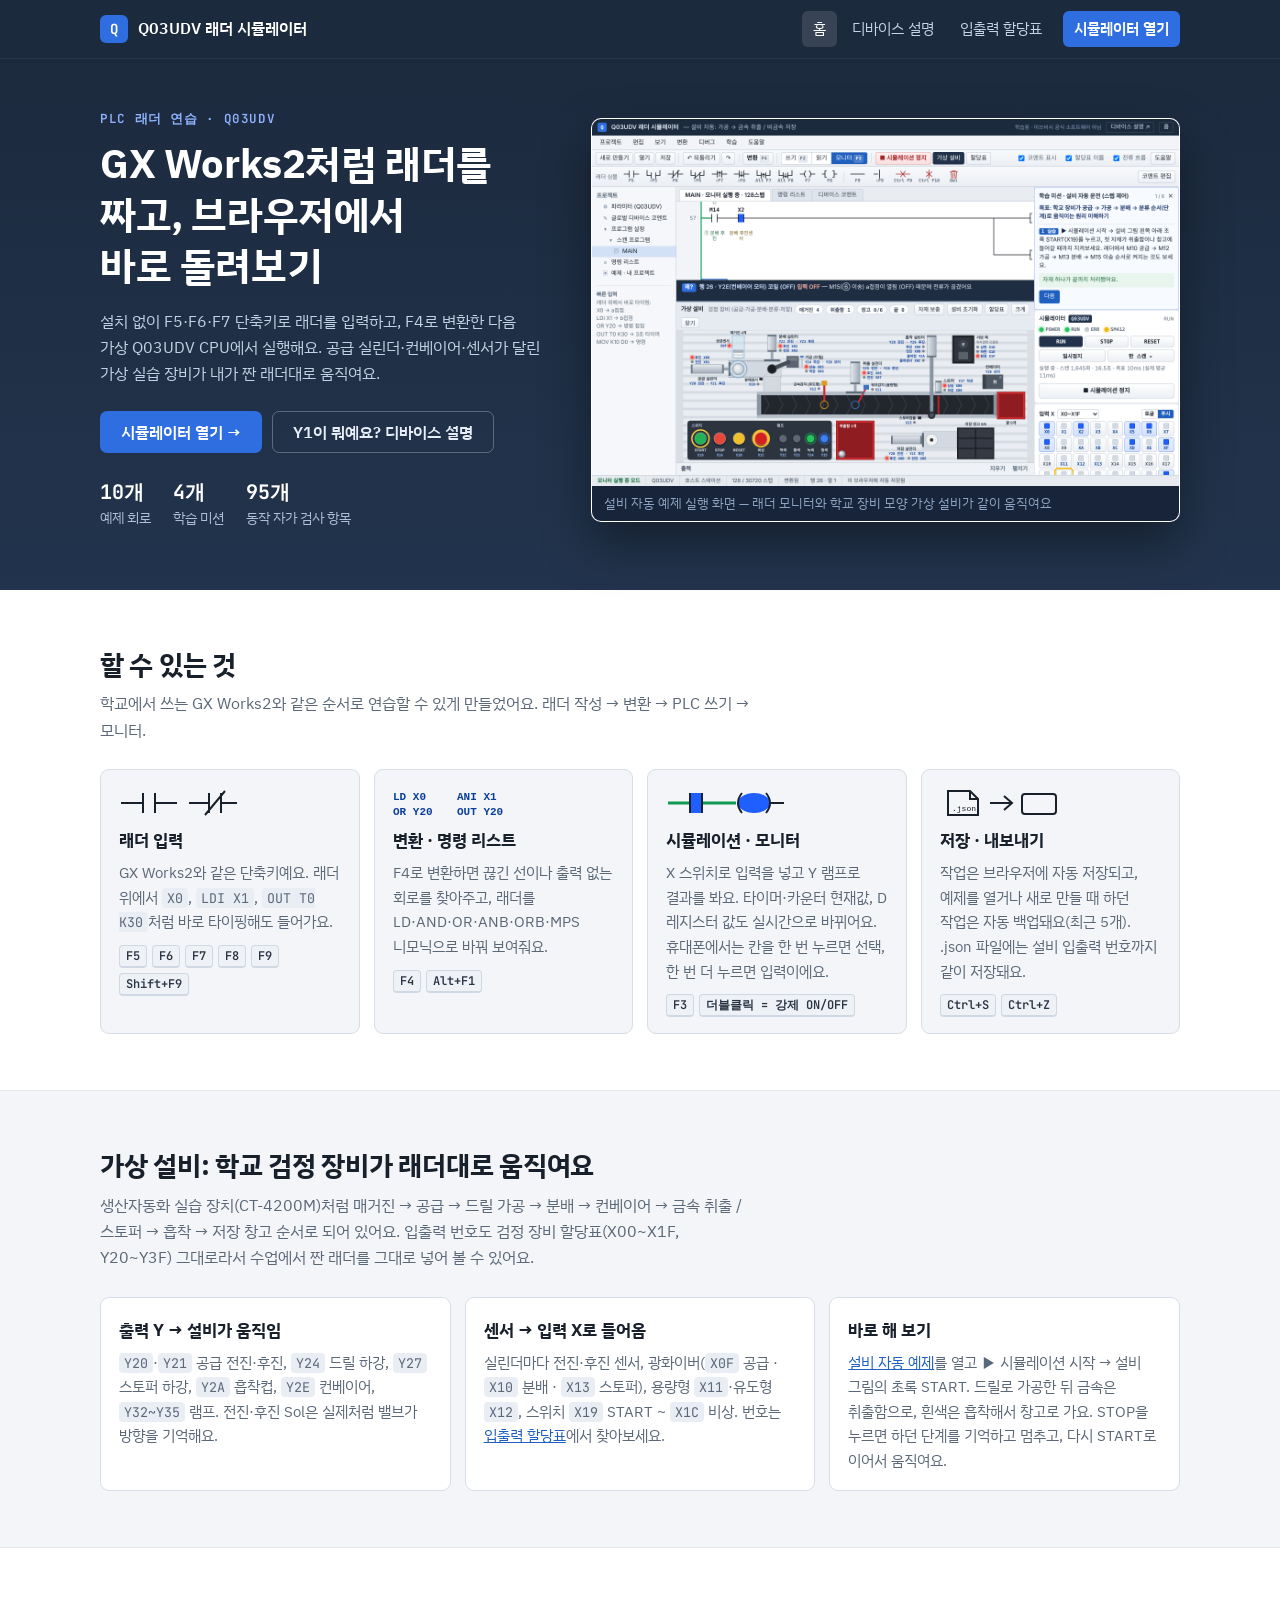
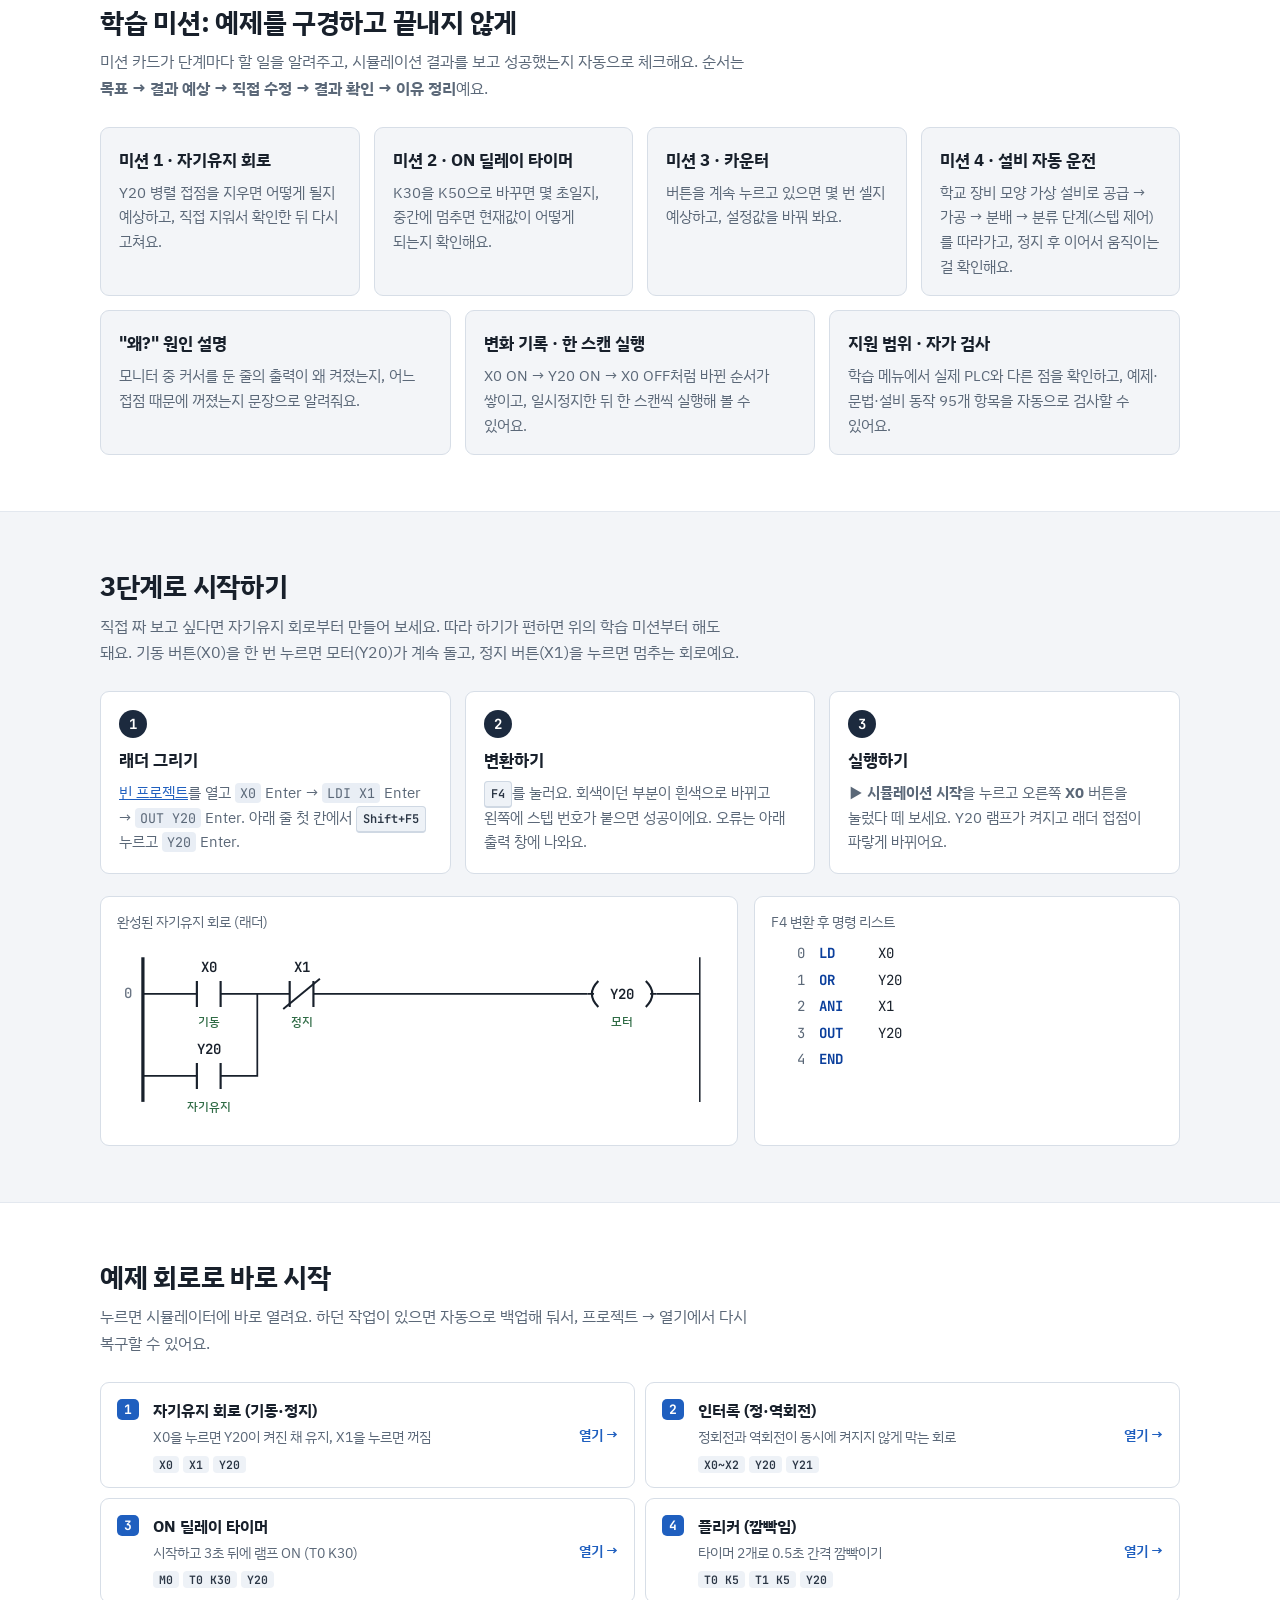
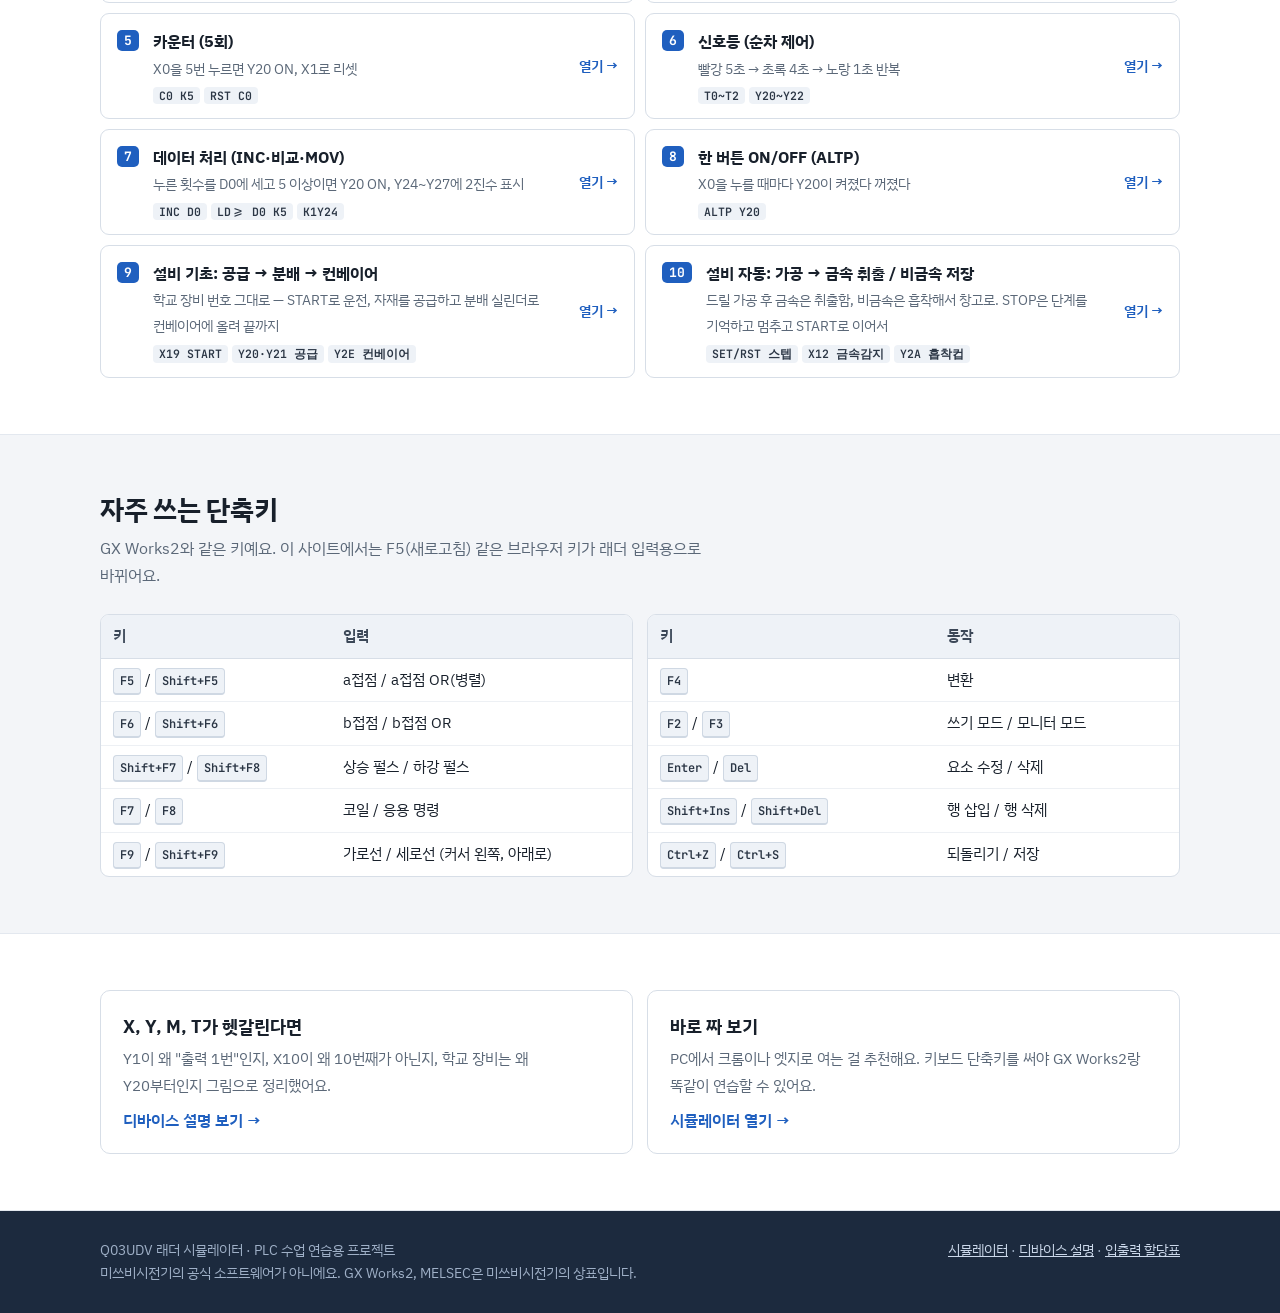
==== index.html @ 7bae16be "가상 설비를 학교 검정 장비(CT-4200M) 모양과 입출력 할당표대로 다시 만들기 - 공급·드릴 가공·분배·컨베이어·금속/워크 감지·취출·스토퍼·흡착·저장 창고·서보 축·스위치·" ====
<!DOCTYPE html>
<html lang="ko">
<head>
<meta charset="utf-8">
<meta name="viewport" content="width=device-width, initial-scale=1">
<title>Q03UDV 래더 시뮬레이터</title>
<meta name="description" content="GX Works2처럼 래더를 짜고 브라우저에서 바로 돌려보는 미쓰비시 Q03UDV PLC 연습 사이트. 설치 없이 변환·시뮬레이션·모니터까지.">
<meta property="og:type" content="website">
<meta property="og:title" content="Q03UDV 래더 시뮬레이터">
<meta property="og:description" content="GX Works2처럼 래더를 짜고, 브라우저에서 바로 돌려보는 PLC 연습 사이트">
<meta property="og:image" content="https://ljh30581712-beep.github.io/plc-ladder-sim/assets/og.png">
<meta property="og:url" content="https://ljh30581712-beep.github.io/plc-ladder-sim/">
<meta name="twitter:card" content="summary_large_image">
<link rel="icon" href="data:image/svg+xml,%3Csvg xmlns='http://www.w3.org/2000/svg' viewBox='0 0 32 32'%3E%3Crect width='32' height='32' rx='6' fill='%232f6ee0'/%3E%3Cpath d='M6 16h7M19 16h7M13 9v14M19 9v14' stroke='white' stroke-width='2.6' fill='none'/%3E%3C/svg%3E">
<link rel="preconnect" href="https://fonts.googleapis.com">
<link rel="preconnect" href="https://fonts.gstatic.com" crossorigin>
<link href="https://fonts.googleapis.com/css2?family=IBM+Plex+Sans+KR:wght@400;500;600;700&family=JetBrains+Mono:wght@400;600;700&display=swap" rel="stylesheet">
<link rel="stylesheet" href="assets/site.css">
<style>
.ilbox{display:grid;grid-template-columns:minmax(0,1.5fr) minmax(0,1fr);gap:16px;margin-top:22px;align-items:stretch}
.ilbox figure{margin:0;background:#fff;border:1px solid var(--line);border-radius:9px;padding:14px 16px}
.ilbox figcaption{font-size:13.5px;color:var(--muted);margin-bottom:6px}
.il{font:14px/1.9 var(--font-mono);margin:0}
.il span{display:inline-block;width:2.4em;color:var(--muted);text-align:right;margin-right:14px}
.il b{color:#0b3f9c;display:inline-block;min-width:4.2em}
.final{display:grid;grid-template-columns:repeat(2,minmax(0,1fr));gap:14px}
.final a{display:block;text-decoration:none;color:var(--ink);background:#fff;border:1px solid var(--line);border-radius:10px;padding:20px 22px}
.final a:hover{border-color:#9fb4d4}
.final b{font-size:18px;display:block;margin-bottom:4px}
.final span{color:var(--muted);font-size:14.5px}
.final em{font-style:normal;color:var(--accent);font-weight:600;display:inline-block;margin-top:8px}
.keys2{display:grid;grid-template-columns:repeat(2,minmax(0,1fr));gap:14px}
@media (max-width:900px){.ilbox,.final,.keys2{grid-template-columns:minmax(0,1fr)}}
</style>
</head>
<body>
<header class="site">
  <div class="wrap">
    <a class="brand" href="index.html"><span class="q">Q</span>Q03UDV 래더 시뮬레이터</a>
    <nav class="top" aria-label="사이트 메뉴">
      <a href="index.html" aria-current="page">홈</a>
      <a href="devices.html">디바이스 설명</a>
      <a href="io.html">입출력 할당표</a>
      <a class="cta" href="simulator.html">시뮬레이터 열기</a>
    </nav>
  </div>
</header>

<div class="hero">
  <div class="wrap">
    <div>
      <div class="eyebrow">PLC 래더 연습 · Q03UDV</div>
      <h1>GX Works2처럼 래더를 짜고, 브라우저에서 바로 돌려보기</h1>
      <p>설치 없이 F5·F6·F7 단축키로 래더를 입력하고, F4로 변환한 다음 가상 Q03UDV CPU에서 실행해요. 공급 실린더·컨베이어·센서가 달린 가상 실습 장비가 내가 짠 래더대로 움직여요.</p>
      <div class="actions">
        <a class="btn primary" href="simulator.html">시뮬레이터 열기 →</a>
        <a class="btn ghost" href="devices.html">Y1이 뭐예요? 디바이스 설명</a>
      </div>
      <div class="facts">
        <div><b>10개</b>예제 회로</div>
        <div><b>4개</b>학습 미션</div>
        <div><b>95개</b>동작 자가 검사 항목</div>
      </div>
    </div>
    <figure class="shot" style="margin:0">
      <img src="assets/preview.png" width="1280" height="800" alt="시뮬레이터 화면: 위에는 모니터 중인 래더, 아래에는 학교 검정 장비 모양의 가상 설비. 드릴 가공한 자재가 컨베이어를 따라 이동하고 있다.">
      <figcaption>설비 자동 예제 실행 화면 — 래더 모니터와 학교 장비 모양 가상 설비가 같이 움직여요</figcaption>
    </figure>
  </div>
</div>

<section class="alt" id="features">
  <div class="wrap">
    <h2>할 수 있는 것</h2>
    <p class="lead">학교에서 쓰는 GX Works2와 같은 순서로 연습할 수 있게 만들었어요. 래더 작성 → 변환 → PLC 쓰기 → 모니터.</p>
    <div class="grid4">
      <div class="card">
        <svg class="sym" viewBox="0 0 120 30" aria-hidden="true"><path d="M2 15H24M36 15H58M24 5V25M36 5V25M70 15H90M102 15H118M90 5V25M102 5V25M86 27L106 3" stroke="currentColor" stroke-width="2" fill="none"/></svg>
        <h3>래더 입력</h3>
        <p>GX Works2와 같은 단축키예요. 래더 위에서 <code>X0</code>, <code>LDI X1</code>, <code>OUT T0 K30</code>처럼 바로 타이핑해도 들어가요.</p>
        <div class="keys"><kbd>F5</kbd><kbd>F6</kbd><kbd>F7</kbd><kbd>F8</kbd><kbd>F9</kbd><kbd>Shift+F9</kbd></div>
      </div>
      <div class="card">
        <svg class="sym" viewBox="0 0 120 30" aria-hidden="true"><text x="0" y="12" font-family="monospace" font-size="11" fill="#0b3f9c" font-weight="700">LD  X0</text><text x="0" y="27" font-family="monospace" font-size="11" fill="#0b3f9c" font-weight="700">OR  Y20</text><text x="64" y="12" font-family="monospace" font-size="11" fill="#0b3f9c" font-weight="700">ANI X1</text><text x="64" y="27" font-family="monospace" font-size="11" fill="#0b3f9c" font-weight="700">OUT Y20</text></svg>
        <h3>변환 · 명령 리스트</h3>
        <p>F4로 변환하면 끊긴 선이나 출력 없는 회로를 찾아주고, 래더를 LD·AND·OR·ANB·ORB·MPS 니모닉으로 바꿔 보여줘요.</p>
        <div class="keys"><kbd>F4</kbd><kbd>Alt+F1</kbd></div>
      </div>
      <div class="card">
        <svg class="sym" viewBox="0 0 120 30" aria-hidden="true"><path d="M2 15H24M36 15H70" stroke="#0e9a52" stroke-width="3" fill="none"/><rect x="24" y="5" width="12" height="20" fill="#1f5fff"/><path d="M24 5V25M36 5V25" stroke="currentColor" stroke-width="2"/><ellipse cx="88" cy="15" rx="16" ry="10" fill="#1f5fff"/><path d="M76 5Q68 15 76 25M100 5Q108 15 100 25" stroke="currentColor" stroke-width="2" fill="none"/><path d="M104 15H118" stroke="currentColor" stroke-width="2"/></svg>
        <h3>시뮬레이션 · 모니터</h3>
        <p>X 스위치로 입력을 넣고 Y 램프로 결과를 봐요. 타이머·카운터 현재값, D 레지스터 값도 실시간으로 바뀌어요. 휴대폰에서는 칸을 한 번 누르면 선택, 한 번 더 누르면 입력이에요.</p>
        <div class="keys"><kbd>F3</kbd><kbd>더블클릭 = 강제 ON/OFF</kbd></div>
      </div>
      <div class="card">
        <svg class="sym" viewBox="0 0 120 30" aria-hidden="true"><path d="M8 3H30L38 11V27H8Z M30 3V11H38" stroke="currentColor" stroke-width="2" fill="none"/><text x="12" y="23" font-family="monospace" font-size="8" fill="currentColor">.json</text><path d="M50 15H72M64 8L72 15L64 22" stroke="currentColor" stroke-width="2" fill="none"/><rect x="82" y="6" width="34" height="20" rx="3" stroke="currentColor" stroke-width="2" fill="none"/></svg>
        <h3>저장 · 내보내기</h3>
        <p>작업은 브라우저에 자동 저장되고, 예제를 열거나 새로 만들 때 하던 작업은 자동 백업돼요(최근 5개). .json 파일에는 설비 입출력 번호까지 같이 저장돼요.</p>
        <div class="keys"><kbd>Ctrl+S</kbd><kbd>Ctrl+Z</kbd></div>
      </div>
    </div>
  </div>
</section>

<section id="plant">
  <div class="wrap">
    <h2>가상 설비: 학교 검정 장비가 래더대로 움직여요</h2>
    <p class="lead">생산자동화 실습 장치(CT-4200M)처럼 매거진 → 공급 → 드릴 가공 → 분배 → 컨베이어 → 금속 취출 / 스토퍼 → 흡착 → 저장 창고 순서로 되어 있어요. 입출력 번호도 검정 장비 할당표(X00~X1F, Y20~Y3F) 그대로라서 수업에서 짠 래더를 그대로 넣어 볼 수 있어요.</p>
    <div class="grid3">
      <div class="card"><h3>출력 Y → 설비가 움직임</h3><p><code>Y20</code>·<code>Y21</code> 공급 전진·후진, <code>Y24</code> 드릴 하강, <code>Y27</code> 스토퍼 하강, <code>Y2A</code> 흡착컵, <code>Y2E</code> 컨베이어, <code>Y32~Y35</code> 램프. 전진·후진 Sol은 실제처럼 밸브가 방향을 기억해요.</p></div>
      <div class="card"><h3>센서 → 입력 X로 들어옴</h3><p>실린더마다 전진·후진 센서, 광화이버(<code>X0F</code> 공급 · <code>X10</code> 분배 · <code>X13</code> 스토퍼), 용량형 <code>X11</code>·유도형 <code>X12</code>, 스위치 <code>X19</code> START ~ <code>X1C</code> 비상. 번호는 <a href="io.html">입출력 할당표</a>에서 찾아보세요.</p></div>
      <div class="card"><h3>바로 해 보기</h3><p><a href="simulator.html#ex-10">설비 자동 예제</a>를 열고 ▶ 시뮬레이션 시작 → 설비 그림의 초록 START. 드릴로 가공한 뒤 금속은 취출함으로, 흰색은 흡착해서 창고로 가요. STOP을 누르면 하던 단계를 기억하고 멈추고, 다시 START로 이어서 움직여요.</p></div>
    </div>
  </div>
</section>

<section id="missions" class="alt">
  <div class="wrap">
    <h2>학습 미션: 예제를 구경하고 끝내지 않게</h2>
    <p class="lead">미션 카드가 단계마다 할 일을 알려주고, 시뮬레이션 결과를 보고 성공했는지 자동으로 체크해요. 순서는 <b>목표 → 결과 예상 → 직접 수정 → 결과 확인 → 이유 정리</b>예요.</p>
    <div class="grid4">
      <a class="card" href="simulator.html#ex-1" style="text-decoration:none;color:inherit"><h3>미션 1 · 자기유지 회로</h3><p>Y20 병렬 접점을 지우면 어떻게 될지 예상하고, 직접 지워서 확인한 뒤 다시 고쳐요.</p></a>
      <a class="card" href="simulator.html#ex-3" style="text-decoration:none;color:inherit"><h3>미션 2 · ON 딜레이 타이머</h3><p>K30을 K50으로 바꾸면 몇 초일지, 중간에 멈추면 현재값이 어떻게 되는지 확인해요.</p></a>
      <a class="card" href="simulator.html#ex-5" style="text-decoration:none;color:inherit"><h3>미션 3 · 카운터</h3><p>버튼을 계속 누르고 있으면 몇 번 셀지 예상하고, 설정값을 바꿔 봐요.</p></a>
      <a class="card" href="simulator.html#ex-10" style="text-decoration:none;color:inherit"><h3>미션 4 · 설비 자동 운전</h3><p>학교 장비 모양 가상 설비로 공급 → 가공 → 분배 → 분류 단계(스텝 제어)를 따라가고, 정지 후 이어서 움직이는 걸 확인해요.</p></a>
    </div>
    <div class="grid3" style="margin-top:14px">
      <div class="card"><h3>"왜?" 원인 설명</h3><p>모니터 중 커서를 둔 줄의 출력이 왜 켜졌는지, 어느 접점 때문에 꺼졌는지 문장으로 알려줘요.</p></div>
      <div class="card"><h3>변화 기록 · 한 스캔 실행</h3><p>X0 ON → Y20 ON → X0 OFF처럼 바뀐 순서가 쌓이고, 일시정지한 뒤 한 스캔씩 실행해 볼 수 있어요.</p></div>
      <div class="card"><h3>지원 범위 · 자가 검사</h3><p>학습 메뉴에서 실제 PLC와 다른 점을 확인하고, 예제·문법·설비 동작 95개 항목을 자동으로 검사할 수 있어요.</p></div>
    </div>
  </div>
</section>

<section id="start">
  <div class="wrap">
    <h2>3단계로 시작하기</h2>
    <p class="lead">직접 짜 보고 싶다면 자기유지 회로부터 만들어 보세요. 따라 하기가 편하면 위의 학습 미션부터 해도 돼요. 기동 버튼(X0)을 한 번 누르면 모터(Y20)가 계속 돌고, 정지 버튼(X1)을 누르면 멈추는 회로예요.</p>
    <ol class="steps">
      <li><h3>래더 그리기</h3><p><a href="simulator.html#new">빈 프로젝트</a>를 열고 <code>X0</code> Enter → <code>LDI X1</code> Enter → <code>OUT Y20</code> Enter. 아래 줄 첫 칸에서 <kbd>Shift+F5</kbd> 누르고 <code>Y20</code> Enter.</p></li>
      <li><h3>변환하기</h3><p><kbd>F4</kbd>를 눌러요. 회색이던 부분이 흰색으로 바뀌고 왼쪽에 스텝 번호가 붙으면 성공이에요. 오류는 아래 출력 창에 나와요.</p></li>
      <li><h3>실행하기</h3><p><b>▶ 시뮬레이션 시작</b>을 누르고 오른쪽 <b>X0</b> 버튼을 눌렀다 떼 보세요. Y20 램프가 켜지고 래더 접점이 파랗게 바뀌어요.</p></li>
    </ol>
    <div class="ilbox">
      <figure>
        <figcaption>완성된 자기유지 회로 (래더)</figcaption>
        <svg viewBox="0 0 560 170" role="img" aria-label="자기유지 회로 래더: X0 a접점과 X1 b접점이 직렬로 Y20 코일에 연결되고, Y20 a접점이 X0과 병렬로 연결됨">
          <g font-family="JetBrains Mono, Consolas, monospace" font-size="13" font-weight="600" fill="#18202b" text-anchor="middle">
            <text x="10" y="54" fill="#6b7685" font-weight="500">0</text>
            <path d="M24 16V150" stroke="#18202b" stroke-width="3"/>
            <path d="M540 16V150" stroke="#18202b" stroke-width="1.4"/>
            <path d="M24 50H74M96 50H160M182 50H436M500 50H540" stroke="#18202b" stroke-width="1.6" fill="none"/>
            <path d="M74 38V62M96 38V62M160 38V62M182 38V62" stroke="#18202b" stroke-width="2"/>
            <path d="M154 64L188 36" stroke="#18202b" stroke-width="1.8"/>
            <path d="M446 38Q434 50 446 62M490 38Q502 50 490 62" stroke="#18202b" stroke-width="2" fill="none"/>
            <path d="M436 50H442M494 50H500" stroke="#18202b" stroke-width="1.6"/>
            <text x="468" y="55">Y20</text>
            <text x="85" y="30">X0</text><text x="171" y="30">X1</text>
            <path d="M24 126H74M96 126H130V50" stroke="#18202b" stroke-width="1.6" fill="none"/>
            <path d="M74 114V138M96 114V138" stroke="#18202b" stroke-width="2"/>
            <text x="85" y="106">Y20</text>
            <g font-family="IBM Plex Sans KR, sans-serif" font-size="11" font-weight="500" fill="#2f6b45">
              <text x="85" y="80">기동</text><text x="171" y="80">정지</text><text x="468" y="80">모터</text><text x="85" y="158">자기유지</text>
            </g>
          </g>
        </svg>
      </figure>
      <figure>
        <figcaption>F4 변환 후 명령 리스트</figcaption>
<pre class="il"><span>0</span><b>LD</b>X0
<span>1</span><b>OR</b>Y20
<span>2</span><b>ANI</b>X1
<span>3</span><b>OUT</b>Y20
<span>4</span><b>END</b></pre>
      </figure>
    </div>
  </div>
</section>

<section id="examples" class="alt">
  <div class="wrap">
    <h2>예제 회로로 바로 시작</h2>
    <p class="lead">누르면 시뮬레이터에 바로 열려요. 하던 작업이 있으면 자동으로 백업해 둬서, 프로젝트 → 열기에서 다시 복구할 수 있어요.</p>
    <div class="exlist">
      <a class="ex" href="simulator.html#ex-1"><span class="n">1</span><div><b>자기유지 회로 (기동·정지)</b><span>X0을 누르면 Y20이 켜진 채 유지, X1을 누르면 꺼짐</span><div class="devs"><i>X0</i><i>X1</i><i>Y20</i></div></div><span class="go">열기 →</span></a>
      <a class="ex" href="simulator.html#ex-2"><span class="n">2</span><div><b>인터록 (정·역회전)</b><span>정회전과 역회전이 동시에 켜지지 않게 막는 회로</span><div class="devs"><i>X0~X2</i><i>Y20</i><i>Y21</i></div></div><span class="go">열기 →</span></a>
      <a class="ex" href="simulator.html#ex-3"><span class="n">3</span><div><b>ON 딜레이 타이머</b><span>시작하고 3초 뒤에 램프 ON (T0 K30)</span><div class="devs"><i>M0</i><i>T0 K30</i><i>Y20</i></div></div><span class="go">열기 →</span></a>
      <a class="ex" href="simulator.html#ex-4"><span class="n">4</span><div><b>플리커 (깜빡임)</b><span>타이머 2개로 0.5초 간격 깜빡이기</span><div class="devs"><i>T0 K5</i><i>T1 K5</i><i>Y20</i></div></div><span class="go">열기 →</span></a>
      <a class="ex" href="simulator.html#ex-5"><span class="n">5</span><div><b>카운터 (5회)</b><span>X0을 5번 누르면 Y20 ON, X1로 리셋</span><div class="devs"><i>C0 K5</i><i>RST C0</i></div></div><span class="go">열기 →</span></a>
      <a class="ex" href="simulator.html#ex-6"><span class="n">6</span><div><b>신호등 (순차 제어)</b><span>빨강 5초 → 초록 4초 → 노랑 1초 반복</span><div class="devs"><i>T0~T2</i><i>Y20~Y22</i></div></div><span class="go">열기 →</span></a>
      <a class="ex" href="simulator.html#ex-7"><span class="n">7</span><div><b>데이터 처리 (INC·비교·MOV)</b><span>누른 횟수를 D0에 세고 5 이상이면 Y20 ON, Y24~Y27에 2진수 표시</span><div class="devs"><i>INC D0</i><i>LD&gt;= D0 K5</i><i>K1Y24</i></div></div><span class="go">열기 →</span></a>
      <a class="ex" href="simulator.html#ex-8"><span class="n">8</span><div><b>한 버튼 ON/OFF (ALTP)</b><span>X0을 누를 때마다 Y20이 켜졌다 꺼졌다</span><div class="devs"><i>ALTP Y20</i></div></div><span class="go">열기 →</span></a>
      <a class="ex" href="simulator.html#ex-9"><span class="n">9</span><div><b>설비 기초: 공급 → 분배 → 컨베이어</b><span>학교 장비 번호 그대로 — START로 운전, 자재를 공급하고 분배 실린더로 컨베이어에 올려 끝까지</span><div class="devs"><i>X19 START</i><i>Y20·Y21 공급</i><i>Y2E 컨베이어</i></div></div><span class="go">열기 →</span></a>
      <a class="ex" href="simulator.html#ex-10"><span class="n">10</span><div><b>설비 자동: 가공 → 금속 취출 / 비금속 저장</b><span>드릴 가공 후 금속은 취출함, 비금속은 흡착해서 창고로. STOP은 단계를 기억하고 멈추고 START로 이어서</span><div class="devs"><i>SET/RST 스텝</i><i>X12 금속감지</i><i>Y2A 흡착컵</i></div></div><span class="go">열기 →</span></a>
    </div>
  </div>
</section>

<section id="keys">
  <div class="wrap">
    <h2>자주 쓰는 단축키</h2>
    <p class="lead">GX Works2와 같은 키예요. 이 사이트에서는 F5(새로고침) 같은 브라우저 키가 래더 입력용으로 바뀌어요.</p>
    <div class="keys2">
      <div class="tablewrap"><table class="t" style="min-width:0">
        <tr><th>키</th><th>입력</th></tr>
        <tr><td><kbd>F5</kbd> / <kbd>Shift+F5</kbd></td><td>a접점 / a접점 OR(병렬)</td></tr>
        <tr><td><kbd>F6</kbd> / <kbd>Shift+F6</kbd></td><td>b접점 / b접점 OR</td></tr>
        <tr><td><kbd>Shift+F7</kbd> / <kbd>Shift+F8</kbd></td><td>상승 펄스 / 하강 펄스</td></tr>
        <tr><td><kbd>F7</kbd> / <kbd>F8</kbd></td><td>코일 / 응용 명령</td></tr>
        <tr><td><kbd>F9</kbd> / <kbd>Shift+F9</kbd></td><td>가로선 / 세로선 (커서 왼쪽, 아래로)</td></tr>
      </table></div>
      <div class="tablewrap"><table class="t" style="min-width:0">
        <tr><th>키</th><th>동작</th></tr>
        <tr><td><kbd>F4</kbd></td><td>변환</td></tr>
        <tr><td><kbd>F2</kbd> / <kbd>F3</kbd></td><td>쓰기 모드 / 모니터 모드</td></tr>
        <tr><td><kbd>Enter</kbd> / <kbd>Del</kbd></td><td>요소 수정 / 삭제</td></tr>
        <tr><td><kbd>Shift+Ins</kbd> / <kbd>Shift+Del</kbd></td><td>행 삽입 / 행 삭제</td></tr>
        <tr><td><kbd>Ctrl+Z</kbd> / <kbd>Ctrl+S</kbd></td><td>되돌리기 / 저장</td></tr>
      </table></div>
    </div>
  </div>
</section>

<section class="alt">
  <div class="wrap">
    <div class="final">
      <a href="devices.html"><b>X, Y, M, T가 헷갈린다면</b><span>Y1이 왜 "출력 1번"인지, X10이 왜 10번째가 아닌지, 학교 장비는 왜 Y20부터인지 그림으로 정리했어요.</span><br><em>디바이스 설명 보기 →</em></a>
      <a href="simulator.html"><b>바로 짜 보기</b><span>PC에서 크롬이나 엣지로 여는 걸 추천해요. 키보드 단축키를 써야 GX Works2랑 똑같이 연습할 수 있어요.</span><br><em>시뮬레이터 열기 →</em></a>
    </div>
  </div>
</section>

<footer class="site">
  <div class="wrap">
    <div>Q03UDV 래더 시뮬레이터 · PLC 수업 연습용 프로젝트<br>미쓰비시전기의 공식 소프트웨어가 아니에요. GX Works2, MELSEC은 미쓰비시전기의 상표입니다.</div>
    <div><a href="simulator.html">시뮬레이터</a> · <a href="devices.html">디바이스 설명</a> · <a href="io.html">입출력 할당표</a></div>
  </div>
</footer>
</body>
</html>
---- assets/site.css ----
:root{
  color-scheme: light;
  --bg:#f3f5f8;
  --paper:#ffffff;
  --ink:#18202b;
  --muted:#5b6878;
  --line:#d7dee7;
  --navy:#1c2a3e;
  --accent:#1f5fbf;
  --on:#1f5fff;
  --lamp:#ff4b36;
  --flow:#0e9a52;
  --font-ui:"IBM Plex Sans KR","Malgun Gothic","Apple SD Gothic Neo",system-ui,sans-serif;
  --font-mono:"JetBrains Mono",Consolas,"D2Coding",monospace;
  /* layout: 상단 고정 내비 / 섹션을 1120px 폭 한 줄로 쌓음 / 표·도식은 가로 스크롤 */
}
*{box-sizing:border-box}
html{scroll-behavior:smooth}
body{margin:0;background:var(--bg);color:var(--ink);font:15.5px/1.7 var(--font-ui);word-break:keep-all;overflow-wrap:break-word}
img,svg{max-width:100%}
a{color:var(--accent)}
:focus-visible{outline:2px solid var(--accent);outline-offset:2px;border-radius:3px}
code,.mono{font-family:var(--font-mono);font-size:.92em;background:#e9eef5;border-radius:4px;padding:1px 5px}
.wrap{max-width:1120px;margin:0 auto;padding:0 20px}

/* 상단 내비 */
header.site{position:sticky;top:0;z-index:20;background:var(--navy);color:#e7eef8;box-shadow:0 1px 0 rgba(255,255,255,.06)}
header.site .wrap{display:flex;align-items:center;gap:14px;min-height:58px;flex-wrap:wrap}
.brand{display:flex;align-items:center;gap:10px;color:#fff;text-decoration:none;font-weight:600;font-size:16px}
.brand .q{display:inline-grid;place-items:center;width:28px;height:28px;border-radius:6px;background:#2f6ee0;font:700 14px var(--font-mono)}
nav.top{display:flex;gap:4px;margin-left:auto;align-items:center;flex-wrap:wrap}
nav.top a{color:#c6d3e6;text-decoration:none;padding:6px 11px;border-radius:6px;font-size:14.5px}
nav.top a:hover{color:#fff;background:rgba(255,255,255,.08)}
nav.top a[aria-current="page"]{color:#fff;background:rgba(255,255,255,.12)}
nav.top a.cta{background:#2f6ee0;color:#fff;font-weight:600;margin-left:6px}
nav.top a.cta:hover{background:#3b7bf0}

/* 버튼 */
.btn{display:inline-flex;align-items:center;gap:8px;padding:11px 20px;border-radius:7px;font-weight:600;text-decoration:none;border:1px solid transparent;font-size:15.5px;line-height:1.2}
.btn.primary{background:#2f6ee0;color:#fff}
.btn.primary:hover{background:#3b7bf0}
.btn.ghost{border-color:rgba(255,255,255,.28);color:#e7eef8}
.btn.ghost:hover{background:rgba(255,255,255,.08)}
.btn.line{border-color:var(--line);background:#fff;color:var(--ink)}
.btn.line:hover{border-color:#9fb1c8}

/* 히어로 */
.hero{background:linear-gradient(180deg,#1c2a3e 0%,#22344d 100%);color:#e9f0f9;padding:52px 0 60px}
.hero .wrap{display:grid;grid-template-columns:minmax(0,.95fr) minmax(0,1.25fr);gap:44px;align-items:center}
.hero h1{font-size:clamp(28px,3.6vw,40px);line-height:1.28;margin:10px 0 16px;color:#fff;text-wrap:balance;letter-spacing:-.01em}
.hero p{color:#c3d1e4;margin:0 0 24px;max-width:46ch}
.eyebrow{font:600 12.5px var(--font-mono);letter-spacing:.05em;color:#8fb3ff}
.actions{display:flex;gap:10px;flex-wrap:wrap}
.shot{border-radius:10px;overflow:hidden;box-shadow:0 22px 50px rgba(0,0,0,.38);border:1px solid rgba(255,255,255,.14);background:#fff}
.shot img{display:block;width:100%;height:auto}
.shot figcaption{font-size:12.5px;color:#8ea3bf;background:#17243a;padding:7px 12px}
.facts{display:flex;gap:22px;flex-wrap:wrap;margin-top:26px;font-size:14px;color:#aebfd6}
.facts b{display:block;color:#fff;font:700 20px var(--font-mono)}

/* 섹션 */
section{padding:56px 0;border-bottom:1px solid #e3e8ef}
section.alt{background:#fff}
h2{font-size:clamp(22px,2.4vw,27px);line-height:1.35;margin:0 0 8px;text-wrap:balance;letter-spacing:-.01em}
h3{font-size:17px;margin:0 0 6px}
.lead{color:var(--muted);margin:0 0 26px;max-width:65ch}
.grid4{display:grid;grid-template-columns:repeat(4,minmax(0,1fr));gap:14px}
.grid3{display:grid;grid-template-columns:repeat(3,minmax(0,1fr));gap:14px}
.grid2{display:grid;grid-template-columns:repeat(2,minmax(0,1fr));gap:16px}
.card{background:#fff;border:1px solid var(--line);border-radius:9px;padding:18px 18px 16px}
section.alt .card{background:var(--bg)}
.card p{margin:0;color:var(--muted);font-size:14.5px}
.card .sym{height:30px;color:var(--ink);margin-bottom:8px;display:block}
.card .keys{margin-top:10px;display:flex;gap:5px;flex-wrap:wrap}
kbd{font:600 12px/1 var(--font-mono);background:#eef2f7;border:1px solid #cfd8e3;border-bottom-width:2px;border-radius:4px;padding:4px 6px;color:#2b3645}

/* 단계 */
ol.steps{list-style:none;margin:0;padding:0;display:grid;grid-template-columns:repeat(3,minmax(0,1fr));gap:14px;counter-reset:st}
ol.steps li{background:#fff;border:1px solid var(--line);border-radius:9px;padding:18px;counter-increment:st;position:relative}
ol.steps li::before{content:counter(st);display:inline-grid;place-items:center;width:28px;height:28px;border-radius:50%;background:var(--navy);color:#fff;font:700 14px var(--font-mono);margin-bottom:8px}
ol.steps p{margin:0;color:var(--muted);font-size:14.5px}

/* 예제 목록 */
.exlist{display:grid;grid-template-columns:repeat(2,minmax(0,1fr));gap:10px}
.ex{display:flex;gap:14px;align-items:flex-start;background:#fff;border:1px solid var(--line);border-radius:9px;padding:14px 16px;text-decoration:none;color:var(--ink)}
.ex:hover{border-color:#9fb4d4;box-shadow:0 4px 14px rgba(31,95,191,.08)}
.ex .n{font:700 13px var(--font-mono);color:#fff;background:var(--accent);border-radius:5px;padding:2px 7px;margin-top:2px}
.ex b{display:block}
.ex span{color:var(--muted);font-size:14px}
.ex .devs{display:flex;gap:4px;flex-wrap:wrap;margin-top:6px}
.ex .devs i{font:600 11.5px var(--font-mono);font-style:normal;background:#eef2f7;border-radius:4px;padding:1px 6px;color:#2b3645}
.ex .go{margin-left:auto;color:var(--accent);font-weight:600;font-size:14px;white-space:nowrap;align-self:center}

/* 표 */
.tablewrap{overflow-x:auto;border:1px solid var(--line);border-radius:9px;background:#fff}
table.t{border-collapse:collapse;width:100%;font-size:14.5px;min-width:640px}
table.t th{background:#eef2f7;text-align:left;font-weight:600;color:#3b4757;padding:9px 12px;border-bottom:1px solid var(--line);white-space:nowrap}
table.t td{padding:9px 12px;border-bottom:1px solid #edf0f4;vertical-align:top;font-variant-numeric:tabular-nums}
table.t tr:last-child td{border-bottom:0}
table.t td.dv{font:700 15px var(--font-mono);color:#0b3f9c;white-space:nowrap}
table.t td.rng{font-family:var(--font-mono);font-size:13px;white-space:nowrap;color:#3b4757}
table.t code,table.t kbd{white-space:nowrap}
.tag{display:inline-block;font:600 11.5px var(--font-mono);border-radius:4px;padding:1px 6px;white-space:nowrap}
.tag.hex{background:#fff1d6;color:#8a5a00}
.tag.dec{background:#e3f1e7;color:#1d6b3a}
.tag.bit{background:#e6eeff;color:#1f4fbf}
.tag.word{background:#f1e7fb;color:#6b2fa3}

/* 푸터 */
footer.site{background:var(--navy);color:#9fb0c7;font-size:13.5px;padding:28px 0}
footer.site .wrap{display:flex;gap:16px;justify-content:space-between;flex-wrap:wrap}
footer.site a{color:#cbd8ea}

@media (max-width:900px){
  .hero .wrap{grid-template-columns:minmax(0,1fr)}
  .grid4{grid-template-columns:repeat(2,minmax(0,1fr))}
  .grid3,ol.steps{grid-template-columns:minmax(0,1fr)}
  .exlist,.grid2{grid-template-columns:minmax(0,1fr)}
}
@media (max-width:520px){
  .grid4{grid-template-columns:minmax(0,1fr)}
  nav.top{margin-left:0}
  section{padding:40px 0}
}
@media (prefers-reduced-motion:reduce){html{scroll-behavior:auto}}
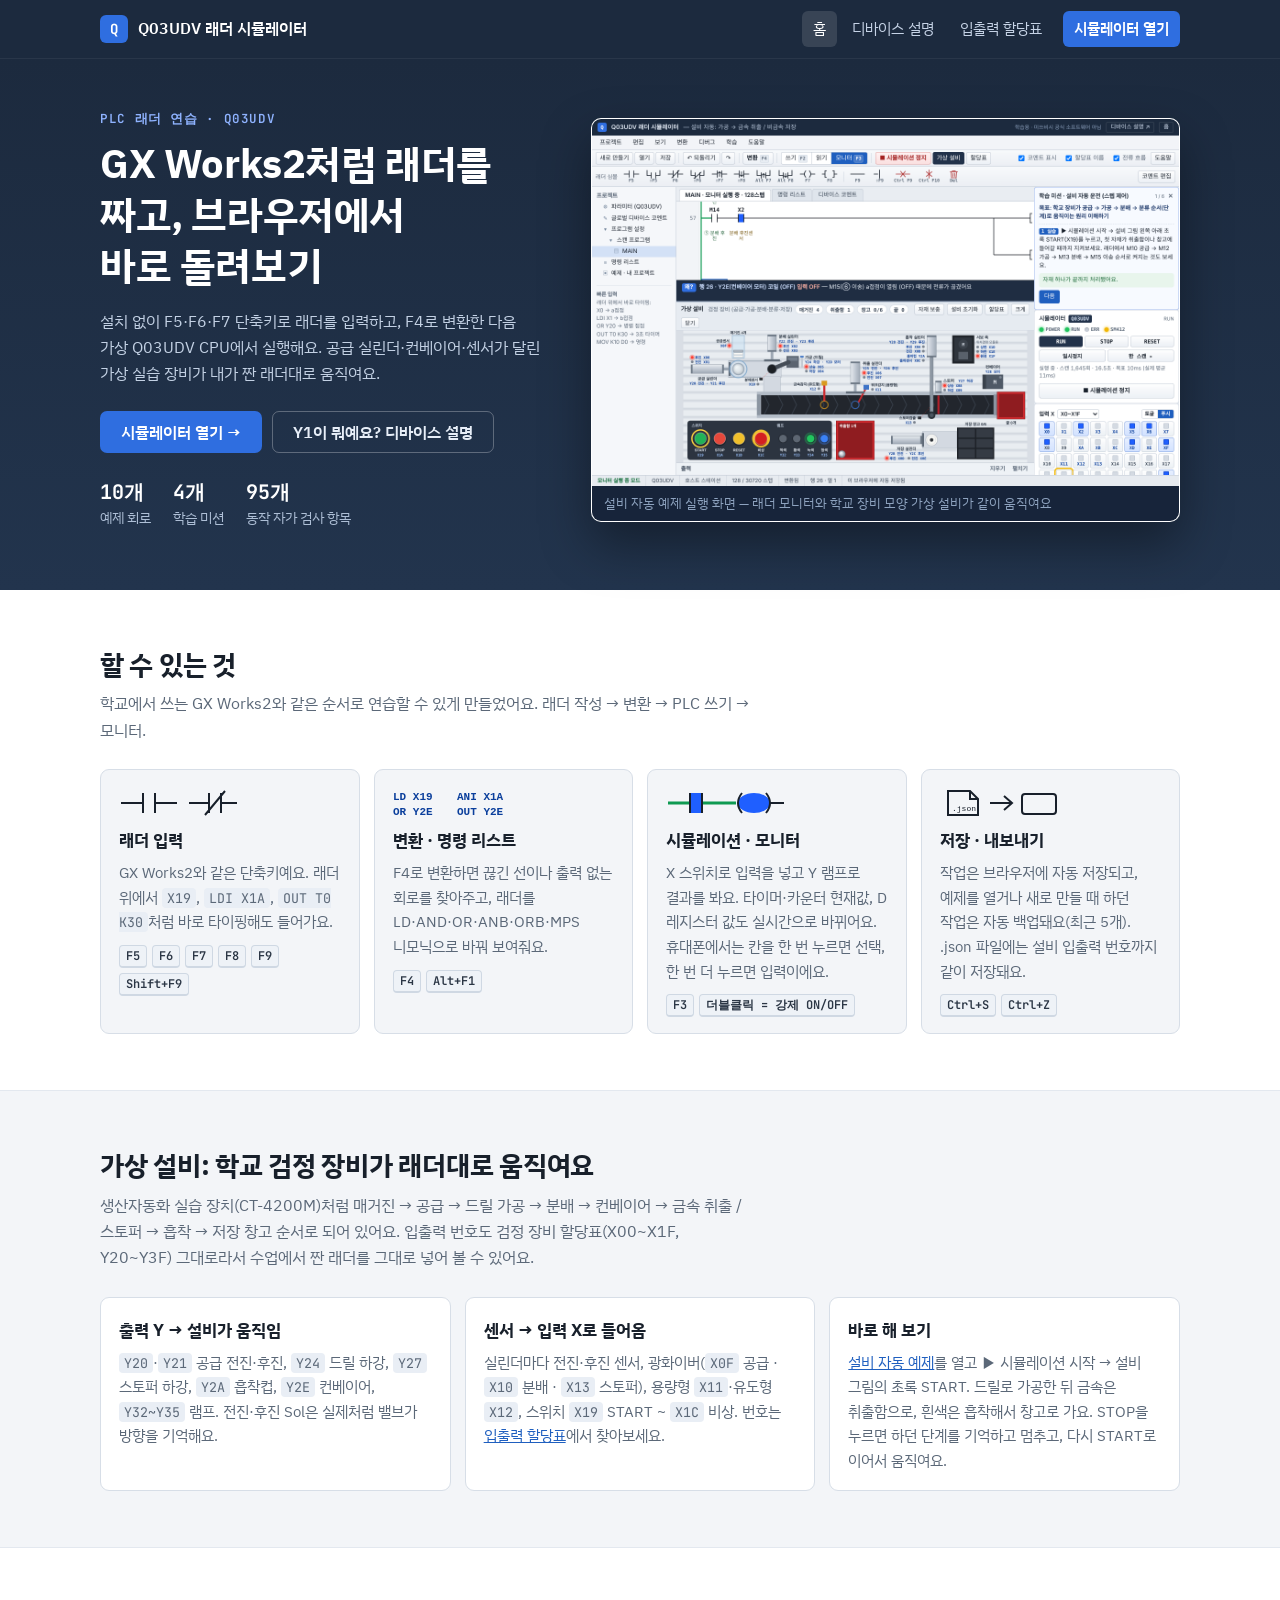
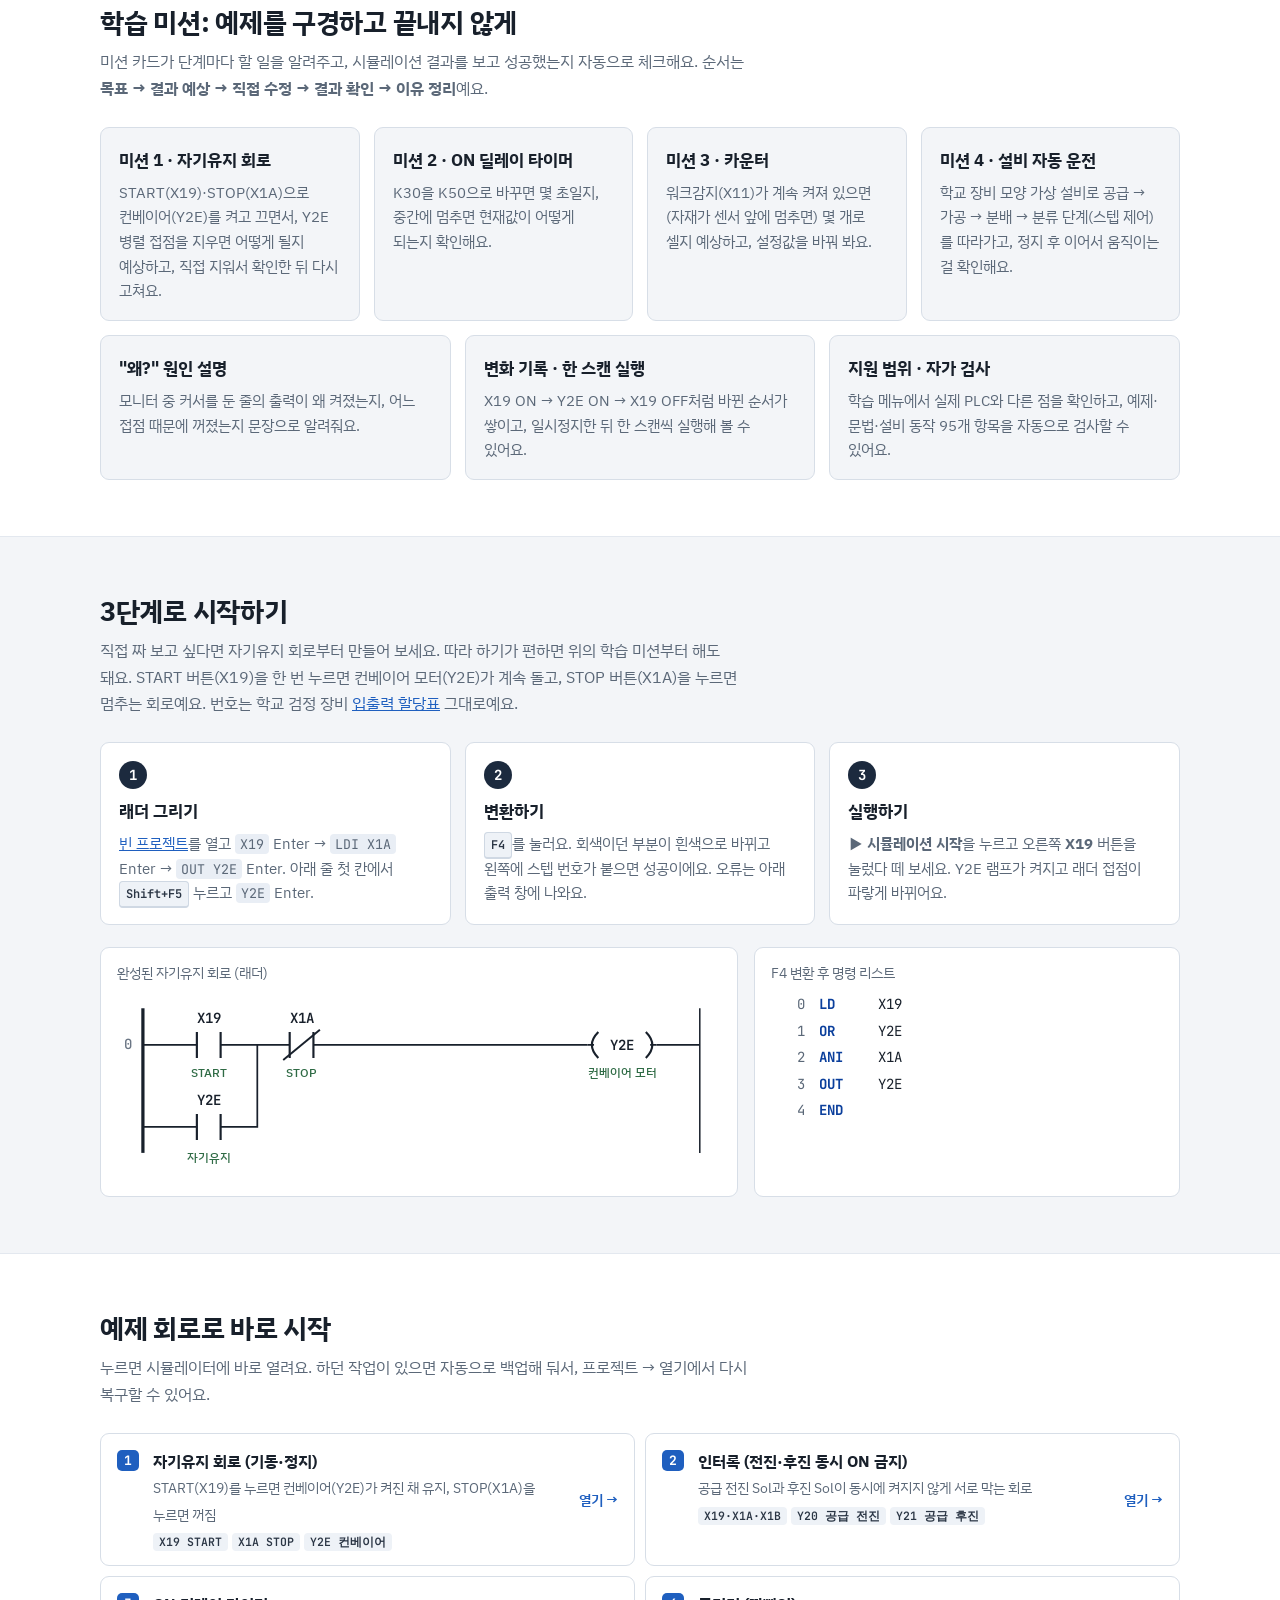
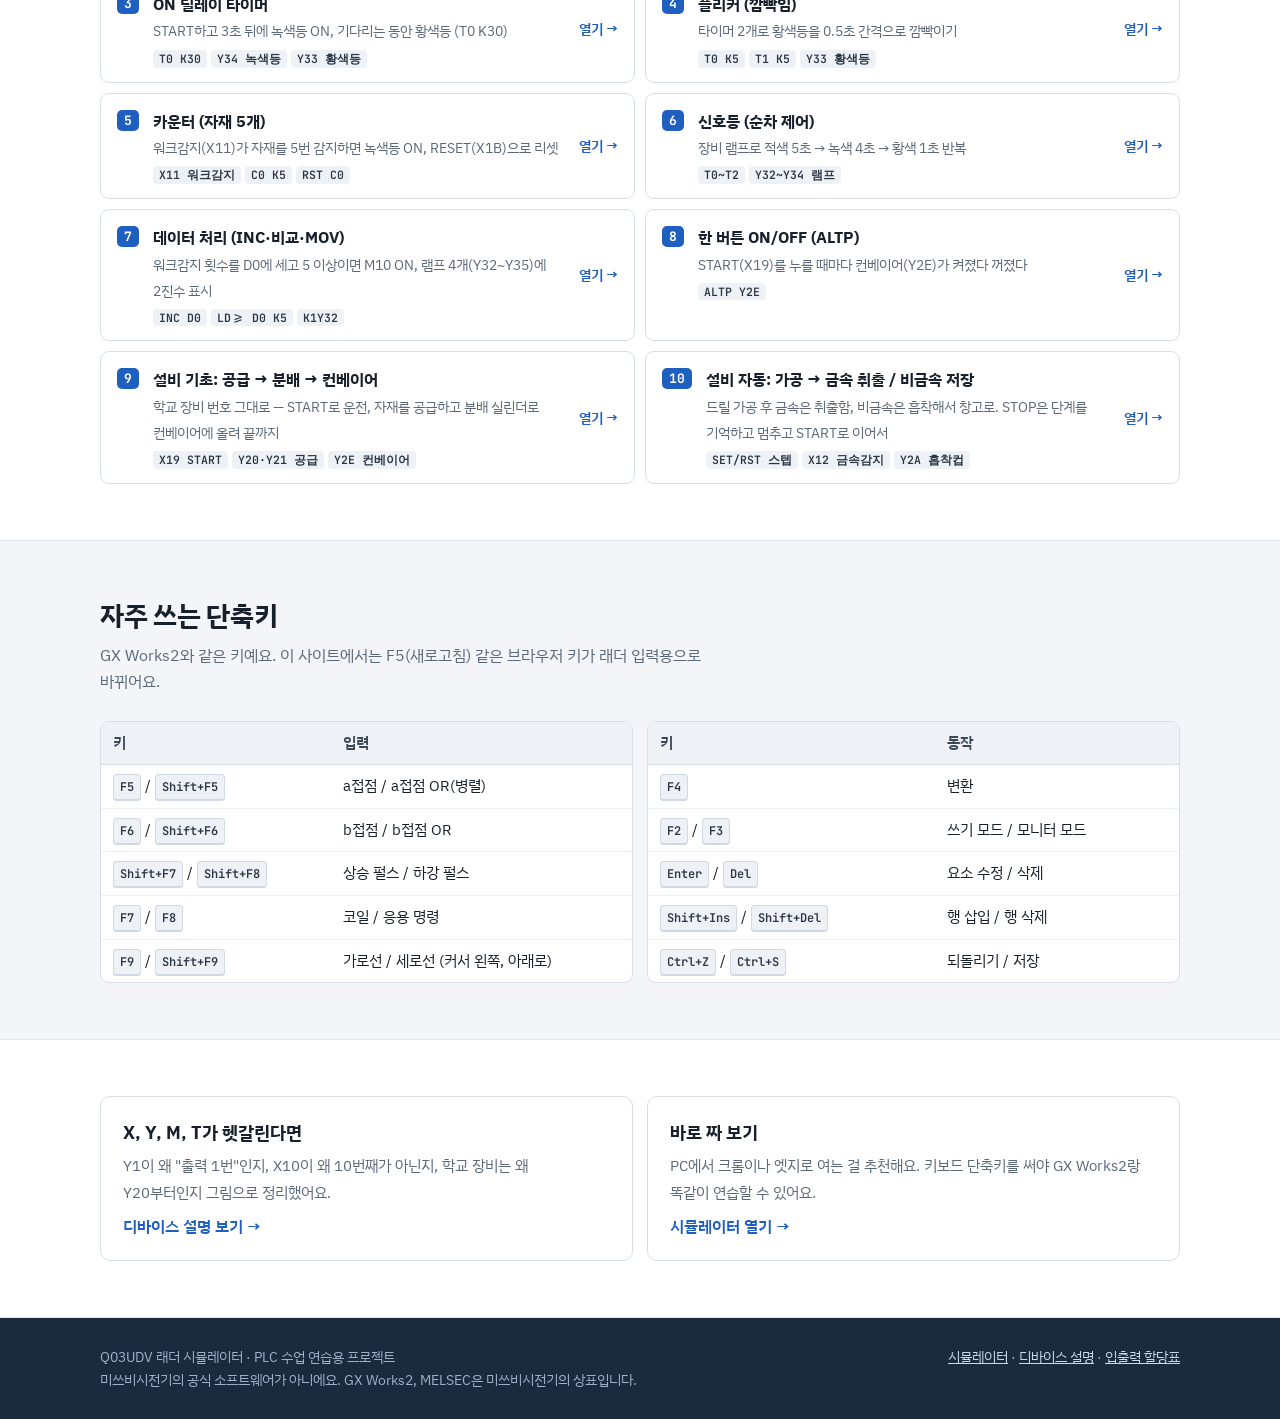
==== commit cfe88973: "예제·미션·안내 문구를 학교 검정 장비 입출력 할당표 번호로 통일 - 예제 1~8: X0·X1 푸시버튼(PB) → X19 START · X1A STOP · X1B RESET · X" ====
--- a/index.html
+++ b/index.html
@@ -77,11 +77,11 @@
       <div class="card">
         <svg class="sym" viewBox="0 0 120 30" aria-hidden="true"><path d="M2 15H24M36 15H58M24 5V25M36 5V25M70 15H90M102 15H118M90 5V25M102 5V25M86 27L106 3" stroke="currentColor" stroke-width="2" fill="none"/></svg>
         <h3>래더 입력</h3>
-        <p>GX Works2와 같은 단축키예요. 래더 위에서 <code>X0</code>, <code>LDI X1</code>, <code>OUT T0 K30</code>처럼 바로 타이핑해도 들어가요.</p>
+        <p>GX Works2와 같은 단축키예요. 래더 위에서 <code>X19</code>, <code>LDI X1A</code>, <code>OUT T0 K30</code>처럼 바로 타이핑해도 들어가요.</p>
         <div class="keys"><kbd>F5</kbd><kbd>F6</kbd><kbd>F7</kbd><kbd>F8</kbd><kbd>F9</kbd><kbd>Shift+F9</kbd></div>
       </div>
       <div class="card">
-        <svg class="sym" viewBox="0 0 120 30" aria-hidden="true"><text x="0" y="12" font-family="monospace" font-size="11" fill="#0b3f9c" font-weight="700">LD  X0</text><text x="0" y="27" font-family="monospace" font-size="11" fill="#0b3f9c" font-weight="700">OR  Y20</text><text x="64" y="12" font-family="monospace" font-size="11" fill="#0b3f9c" font-weight="700">ANI X1</text><text x="64" y="27" font-family="monospace" font-size="11" fill="#0b3f9c" font-weight="700">OUT Y20</text></svg>
+        <svg class="sym" viewBox="0 0 120 30" aria-hidden="true"><text x="0" y="12" font-family="monospace" font-size="11" fill="#0b3f9c" font-weight="700">LD  X19</text><text x="0" y="27" font-family="monospace" font-size="11" fill="#0b3f9c" font-weight="700">OR  Y2E</text><text x="64" y="12" font-family="monospace" font-size="11" fill="#0b3f9c" font-weight="700">ANI X1A</text><text x="64" y="27" font-family="monospace" font-size="11" fill="#0b3f9c" font-weight="700">OUT Y2E</text></svg>
         <h3>변환 · 명령 리스트</h3>
         <p>F4로 변환하면 끊긴 선이나 출력 없는 회로를 찾아주고, 래더를 LD·AND·OR·ANB·ORB·MPS 니모닉으로 바꿔 보여줘요.</p>
         <div class="keys"><kbd>F4</kbd><kbd>Alt+F1</kbd></div>
@@ -119,14 +119,14 @@
     <h2>학습 미션: 예제를 구경하고 끝내지 않게</h2>
     <p class="lead">미션 카드가 단계마다 할 일을 알려주고, 시뮬레이션 결과를 보고 성공했는지 자동으로 체크해요. 순서는 <b>목표 → 결과 예상 → 직접 수정 → 결과 확인 → 이유 정리</b>예요.</p>
     <div class="grid4">
-      <a class="card" href="simulator.html#ex-1" style="text-decoration:none;color:inherit"><h3>미션 1 · 자기유지 회로</h3><p>Y20 병렬 접점을 지우면 어떻게 될지 예상하고, 직접 지워서 확인한 뒤 다시 고쳐요.</p></a>
+      <a class="card" href="simulator.html#ex-1" style="text-decoration:none;color:inherit"><h3>미션 1 · 자기유지 회로</h3><p>START(X19)·STOP(X1A)으로 컨베이어(Y2E)를 켜고 끄면서, Y2E 병렬 접점을 지우면 어떻게 될지 예상하고, 직접 지워서 확인한 뒤 다시 고쳐요.</p></a>
       <a class="card" href="simulator.html#ex-3" style="text-decoration:none;color:inherit"><h3>미션 2 · ON 딜레이 타이머</h3><p>K30을 K50으로 바꾸면 몇 초일지, 중간에 멈추면 현재값이 어떻게 되는지 확인해요.</p></a>
-      <a class="card" href="simulator.html#ex-5" style="text-decoration:none;color:inherit"><h3>미션 3 · 카운터</h3><p>버튼을 계속 누르고 있으면 몇 번 셀지 예상하고, 설정값을 바꿔 봐요.</p></a>
+      <a class="card" href="simulator.html#ex-5" style="text-decoration:none;color:inherit"><h3>미션 3 · 카운터</h3><p>워크감지(X11)가 계속 켜져 있으면(자재가 센서 앞에 멈추면) 몇 개로 셀지 예상하고, 설정값을 바꿔 봐요.</p></a>
       <a class="card" href="simulator.html#ex-10" style="text-decoration:none;color:inherit"><h3>미션 4 · 설비 자동 운전</h3><p>학교 장비 모양 가상 설비로 공급 → 가공 → 분배 → 분류 단계(스텝 제어)를 따라가고, 정지 후 이어서 움직이는 걸 확인해요.</p></a>
     </div>
     <div class="grid3" style="margin-top:14px">
       <div class="card"><h3>"왜?" 원인 설명</h3><p>모니터 중 커서를 둔 줄의 출력이 왜 켜졌는지, 어느 접점 때문에 꺼졌는지 문장으로 알려줘요.</p></div>
-      <div class="card"><h3>변화 기록 · 한 스캔 실행</h3><p>X0 ON → Y20 ON → X0 OFF처럼 바뀐 순서가 쌓이고, 일시정지한 뒤 한 스캔씩 실행해 볼 수 있어요.</p></div>
+      <div class="card"><h3>변화 기록 · 한 스캔 실행</h3><p>X19 ON → Y2E ON → X19 OFF처럼 바뀐 순서가 쌓이고, 일시정지한 뒤 한 스캔씩 실행해 볼 수 있어요.</p></div>
       <div class="card"><h3>지원 범위 · 자가 검사</h3><p>학습 메뉴에서 실제 PLC와 다른 점을 확인하고, 예제·문법·설비 동작 95개 항목을 자동으로 검사할 수 있어요.</p></div>
     </div>
   </div>
@@ -135,16 +135,16 @@
 <section id="start">
   <div class="wrap">
     <h2>3단계로 시작하기</h2>
-    <p class="lead">직접 짜 보고 싶다면 자기유지 회로부터 만들어 보세요. 따라 하기가 편하면 위의 학습 미션부터 해도 돼요. 기동 버튼(X0)을 한 번 누르면 모터(Y20)가 계속 돌고, 정지 버튼(X1)을 누르면 멈추는 회로예요.</p>
+    <p class="lead">직접 짜 보고 싶다면 자기유지 회로부터 만들어 보세요. 따라 하기가 편하면 위의 학습 미션부터 해도 돼요. START 버튼(X19)을 한 번 누르면 컨베이어 모터(Y2E)가 계속 돌고, STOP 버튼(X1A)을 누르면 멈추는 회로예요. 번호는 학교 검정 장비 <a href="io.html">입출력 할당표</a> 그대로예요.</p>
     <ol class="steps">
-      <li><h3>래더 그리기</h3><p><a href="simulator.html#new">빈 프로젝트</a>를 열고 <code>X0</code> Enter → <code>LDI X1</code> Enter → <code>OUT Y20</code> Enter. 아래 줄 첫 칸에서 <kbd>Shift+F5</kbd> 누르고 <code>Y20</code> Enter.</p></li>
+      <li><h3>래더 그리기</h3><p><a href="simulator.html#new">빈 프로젝트</a>를 열고 <code>X19</code> Enter → <code>LDI X1A</code> Enter → <code>OUT Y2E</code> Enter. 아래 줄 첫 칸에서 <kbd>Shift+F5</kbd> 누르고 <code>Y2E</code> Enter.</p></li>
       <li><h3>변환하기</h3><p><kbd>F4</kbd>를 눌러요. 회색이던 부분이 흰색으로 바뀌고 왼쪽에 스텝 번호가 붙으면 성공이에요. 오류는 아래 출력 창에 나와요.</p></li>
-      <li><h3>실행하기</h3><p><b>▶ 시뮬레이션 시작</b>을 누르고 오른쪽 <b>X0</b> 버튼을 눌렀다 떼 보세요. Y20 램프가 켜지고 래더 접점이 파랗게 바뀌어요.</p></li>
+      <li><h3>실행하기</h3><p><b>▶ 시뮬레이션 시작</b>을 누르고 오른쪽 <b>X19</b> 버튼을 눌렀다 떼 보세요. Y2E 램프가 켜지고 래더 접점이 파랗게 바뀌어요.</p></li>
     </ol>
     <div class="ilbox">
       <figure>
         <figcaption>완성된 자기유지 회로 (래더)</figcaption>
-        <svg viewBox="0 0 560 170" role="img" aria-label="자기유지 회로 래더: X0 a접점과 X1 b접점이 직렬로 Y20 코일에 연결되고, Y20 a접점이 X0과 병렬로 연결됨">
+        <svg viewBox="0 0 560 170" role="img" aria-label="자기유지 회로 래더: X19(START) a접점과 X1A(STOP) b접점이 직렬로 Y2E(컨베이어 모터) 코일에 연결되고, Y2E a접점이 X19와 병렬로 연결됨">
           <g font-family="JetBrains Mono, Consolas, monospace" font-size="13" font-weight="600" fill="#18202b" text-anchor="middle">
             <text x="10" y="54" fill="#6b7685" font-weight="500">0</text>
             <path d="M24 16V150" stroke="#18202b" stroke-width="3"/>
@@ -154,23 +154,23 @@
             <path d="M154 64L188 36" stroke="#18202b" stroke-width="1.8"/>
             <path d="M446 38Q434 50 446 62M490 38Q502 50 490 62" stroke="#18202b" stroke-width="2" fill="none"/>
             <path d="M436 50H442M494 50H500" stroke="#18202b" stroke-width="1.6"/>
-            <text x="468" y="55">Y20</text>
-            <text x="85" y="30">X0</text><text x="171" y="30">X1</text>
+            <text x="468" y="55">Y2E</text>
+            <text x="85" y="30">X19</text><text x="171" y="30">X1A</text>
             <path d="M24 126H74M96 126H130V50" stroke="#18202b" stroke-width="1.6" fill="none"/>
             <path d="M74 114V138M96 114V138" stroke="#18202b" stroke-width="2"/>
-            <text x="85" y="106">Y20</text>
+            <text x="85" y="106">Y2E</text>
             <g font-family="IBM Plex Sans KR, sans-serif" font-size="11" font-weight="500" fill="#2f6b45">
-              <text x="85" y="80">기동</text><text x="171" y="80">정지</text><text x="468" y="80">모터</text><text x="85" y="158">자기유지</text>
+              <text x="85" y="80">START</text><text x="171" y="80">STOP</text><text x="468" y="80">컨베이어 모터</text><text x="85" y="158">자기유지</text>
             </g>
           </g>
         </svg>
       </figure>
       <figure>
         <figcaption>F4 변환 후 명령 리스트</figcaption>
-<pre class="il"><span>0</span><b>LD</b>X0
-<span>1</span><b>OR</b>Y20
-<span>2</span><b>ANI</b>X1
-<span>3</span><b>OUT</b>Y20
+<pre class="il"><span>0</span><b>LD</b>X19
+<span>1</span><b>OR</b>Y2E
+<span>2</span><b>ANI</b>X1A
+<span>3</span><b>OUT</b>Y2E
 <span>4</span><b>END</b></pre>
       </figure>
     </div>
@@ -182,14 +182,14 @@
     <h2>예제 회로로 바로 시작</h2>
     <p class="lead">누르면 시뮬레이터에 바로 열려요. 하던 작업이 있으면 자동으로 백업해 둬서, 프로젝트 → 열기에서 다시 복구할 수 있어요.</p>
     <div class="exlist">
-      <a class="ex" href="simulator.html#ex-1"><span class="n">1</span><div><b>자기유지 회로 (기동·정지)</b><span>X0을 누르면 Y20이 켜진 채 유지, X1을 누르면 꺼짐</span><div class="devs"><i>X0</i><i>X1</i><i>Y20</i></div></div><span class="go">열기 →</span></a>
-      <a class="ex" href="simulator.html#ex-2"><span class="n">2</span><div><b>인터록 (정·역회전)</b><span>정회전과 역회전이 동시에 켜지지 않게 막는 회로</span><div class="devs"><i>X0~X2</i><i>Y20</i><i>Y21</i></div></div><span class="go">열기 →</span></a>
-      <a class="ex" href="simulator.html#ex-3"><span class="n">3</span><div><b>ON 딜레이 타이머</b><span>시작하고 3초 뒤에 램프 ON (T0 K30)</span><div class="devs"><i>M0</i><i>T0 K30</i><i>Y20</i></div></div><span class="go">열기 →</span></a>
-      <a class="ex" href="simulator.html#ex-4"><span class="n">4</span><div><b>플리커 (깜빡임)</b><span>타이머 2개로 0.5초 간격 깜빡이기</span><div class="devs"><i>T0 K5</i><i>T1 K5</i><i>Y20</i></div></div><span class="go">열기 →</span></a>
-      <a class="ex" href="simulator.html#ex-5"><span class="n">5</span><div><b>카운터 (5회)</b><span>X0을 5번 누르면 Y20 ON, X1로 리셋</span><div class="devs"><i>C0 K5</i><i>RST C0</i></div></div><span class="go">열기 →</span></a>
-      <a class="ex" href="simulator.html#ex-6"><span class="n">6</span><div><b>신호등 (순차 제어)</b><span>빨강 5초 → 초록 4초 → 노랑 1초 반복</span><div class="devs"><i>T0~T2</i><i>Y20~Y22</i></div></div><span class="go">열기 →</span></a>
-      <a class="ex" href="simulator.html#ex-7"><span class="n">7</span><div><b>데이터 처리 (INC·비교·MOV)</b><span>누른 횟수를 D0에 세고 5 이상이면 Y20 ON, Y24~Y27에 2진수 표시</span><div class="devs"><i>INC D0</i><i>LD&gt;= D0 K5</i><i>K1Y24</i></div></div><span class="go">열기 →</span></a>
-      <a class="ex" href="simulator.html#ex-8"><span class="n">8</span><div><b>한 버튼 ON/OFF (ALTP)</b><span>X0을 누를 때마다 Y20이 켜졌다 꺼졌다</span><div class="devs"><i>ALTP Y20</i></div></div><span class="go">열기 →</span></a>
+      <a class="ex" href="simulator.html#ex-1"><span class="n">1</span><div><b>자기유지 회로 (기동·정지)</b><span>START(X19)를 누르면 컨베이어(Y2E)가 켜진 채 유지, STOP(X1A)을 누르면 꺼짐</span><div class="devs"><i>X19 START</i><i>X1A STOP</i><i>Y2E 컨베이어</i></div></div><span class="go">열기 →</span></a>
+      <a class="ex" href="simulator.html#ex-2"><span class="n">2</span><div><b>인터록 (전진·후진 동시 ON 금지)</b><span>공급 전진 Sol과 후진 Sol이 동시에 켜지지 않게 서로 막는 회로</span><div class="devs"><i>X19·X1A·X1B</i><i>Y20 공급 전진</i><i>Y21 공급 후진</i></div></div><span class="go">열기 →</span></a>
+      <a class="ex" href="simulator.html#ex-3"><span class="n">3</span><div><b>ON 딜레이 타이머</b><span>START하고 3초 뒤에 녹색등 ON, 기다리는 동안 황색등 (T0 K30)</span><div class="devs"><i>T0 K30</i><i>Y34 녹색등</i><i>Y33 황색등</i></div></div><span class="go">열기 →</span></a>
+      <a class="ex" href="simulator.html#ex-4"><span class="n">4</span><div><b>플리커 (깜빡임)</b><span>타이머 2개로 황색등을 0.5초 간격으로 깜빡이기</span><div class="devs"><i>T0 K5</i><i>T1 K5</i><i>Y33 황색등</i></div></div><span class="go">열기 →</span></a>
+      <a class="ex" href="simulator.html#ex-5"><span class="n">5</span><div><b>카운터 (자재 5개)</b><span>워크감지(X11)가 자재를 5번 감지하면 녹색등 ON, RESET(X1B)으로 리셋</span><div class="devs"><i>X11 워크감지</i><i>C0 K5</i><i>RST C0</i></div></div><span class="go">열기 →</span></a>
+      <a class="ex" href="simulator.html#ex-6"><span class="n">6</span><div><b>신호등 (순차 제어)</b><span>장비 램프로 적색 5초 → 녹색 4초 → 황색 1초 반복</span><div class="devs"><i>T0~T2</i><i>Y32~Y34 램프</i></div></div><span class="go">열기 →</span></a>
+      <a class="ex" href="simulator.html#ex-7"><span class="n">7</span><div><b>데이터 처리 (INC·비교·MOV)</b><span>워크감지 횟수를 D0에 세고 5 이상이면 M10 ON, 램프 4개(Y32~Y35)에 2진수 표시</span><div class="devs"><i>INC D0</i><i>LD&gt;= D0 K5</i><i>K1Y32</i></div></div><span class="go">열기 →</span></a>
+      <a class="ex" href="simulator.html#ex-8"><span class="n">8</span><div><b>한 버튼 ON/OFF (ALTP)</b><span>START(X19)를 누를 때마다 컨베이어(Y2E)가 켜졌다 꺼졌다</span><div class="devs"><i>ALTP Y2E</i></div></div><span class="go">열기 →</span></a>
       <a class="ex" href="simulator.html#ex-9"><span class="n">9</span><div><b>설비 기초: 공급 → 분배 → 컨베이어</b><span>학교 장비 번호 그대로 — START로 운전, 자재를 공급하고 분배 실린더로 컨베이어에 올려 끝까지</span><div class="devs"><i>X19 START</i><i>Y20·Y21 공급</i><i>Y2E 컨베이어</i></div></div><span class="go">열기 →</span></a>
       <a class="ex" href="simulator.html#ex-10"><span class="n">10</span><div><b>설비 자동: 가공 → 금속 취출 / 비금속 저장</b><span>드릴 가공 후 금속은 취출함, 비금속은 흡착해서 창고로. STOP은 단계를 기억하고 멈추고 START로 이어서</span><div class="devs"><i>SET/RST 스텝</i><i>X12 금속감지</i><i>Y2A 흡착컵</i></div></div><span class="go">열기 →</span></a>
     </div>
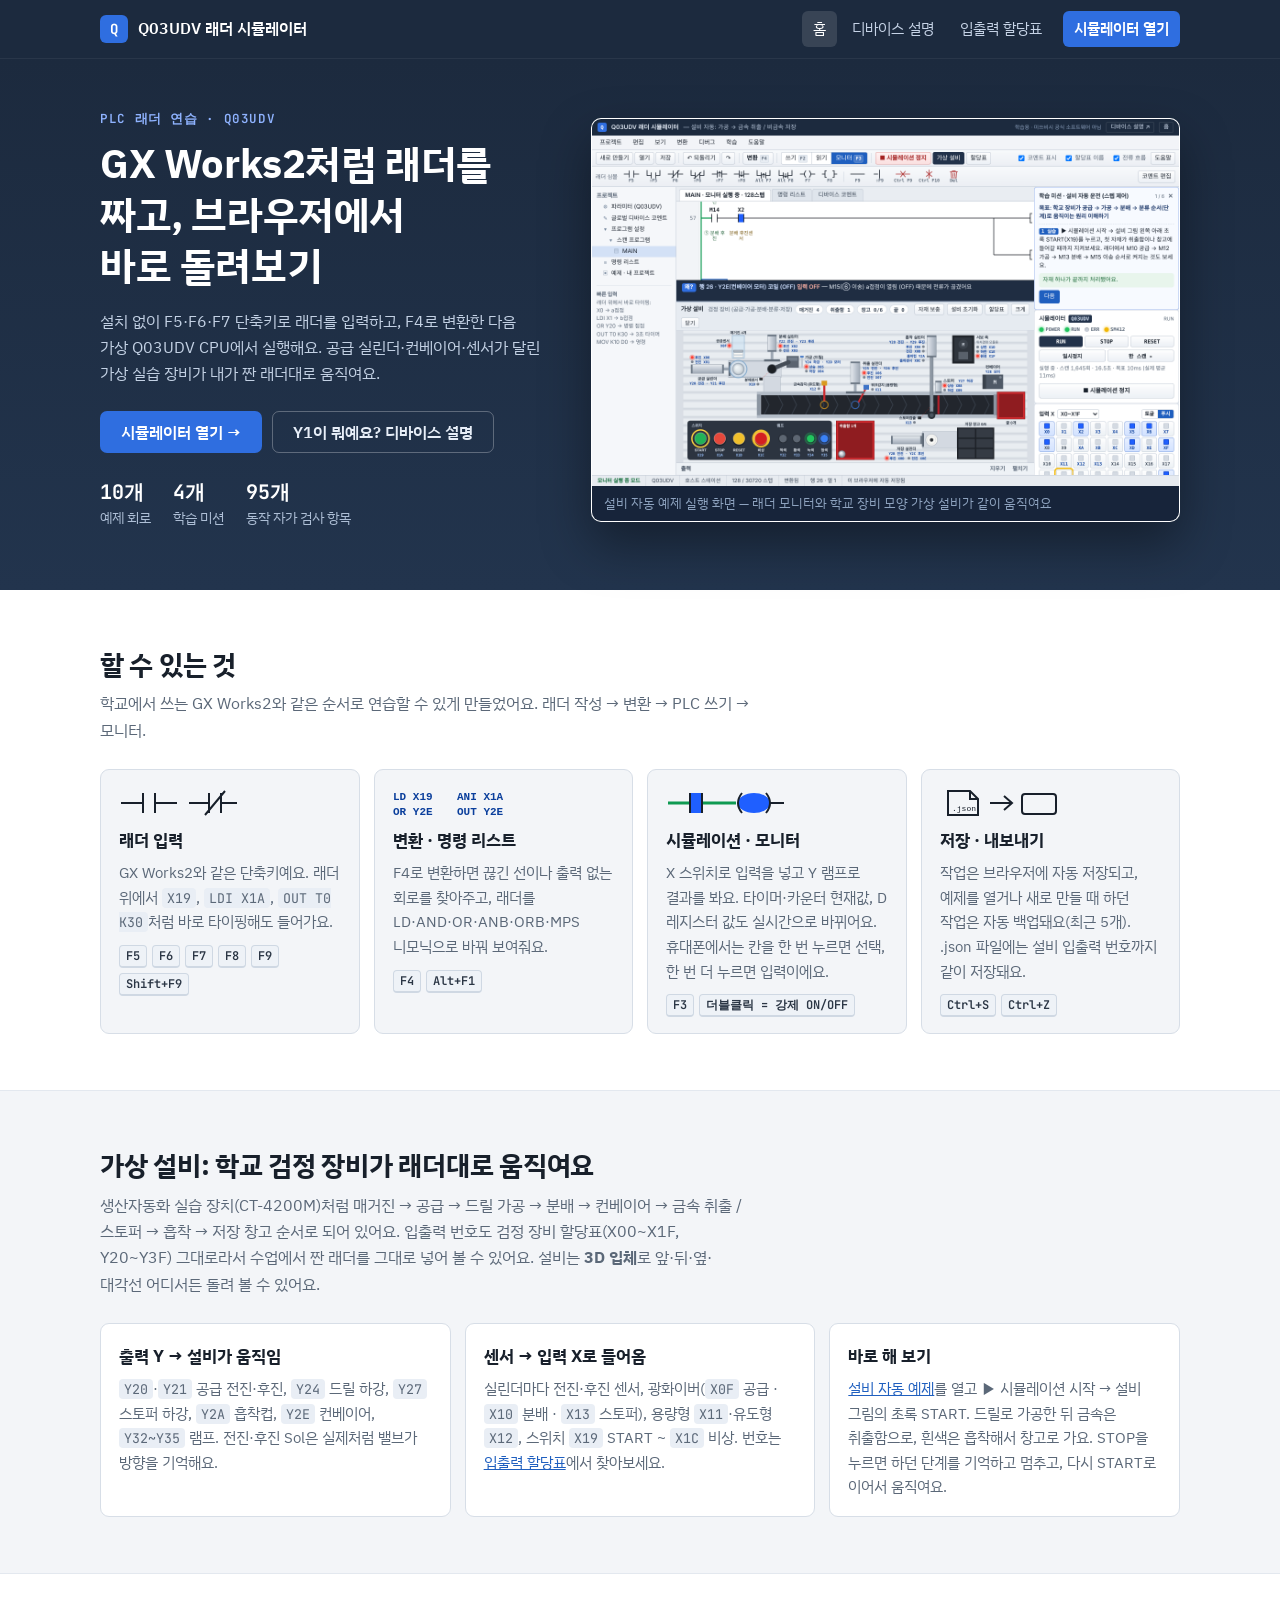
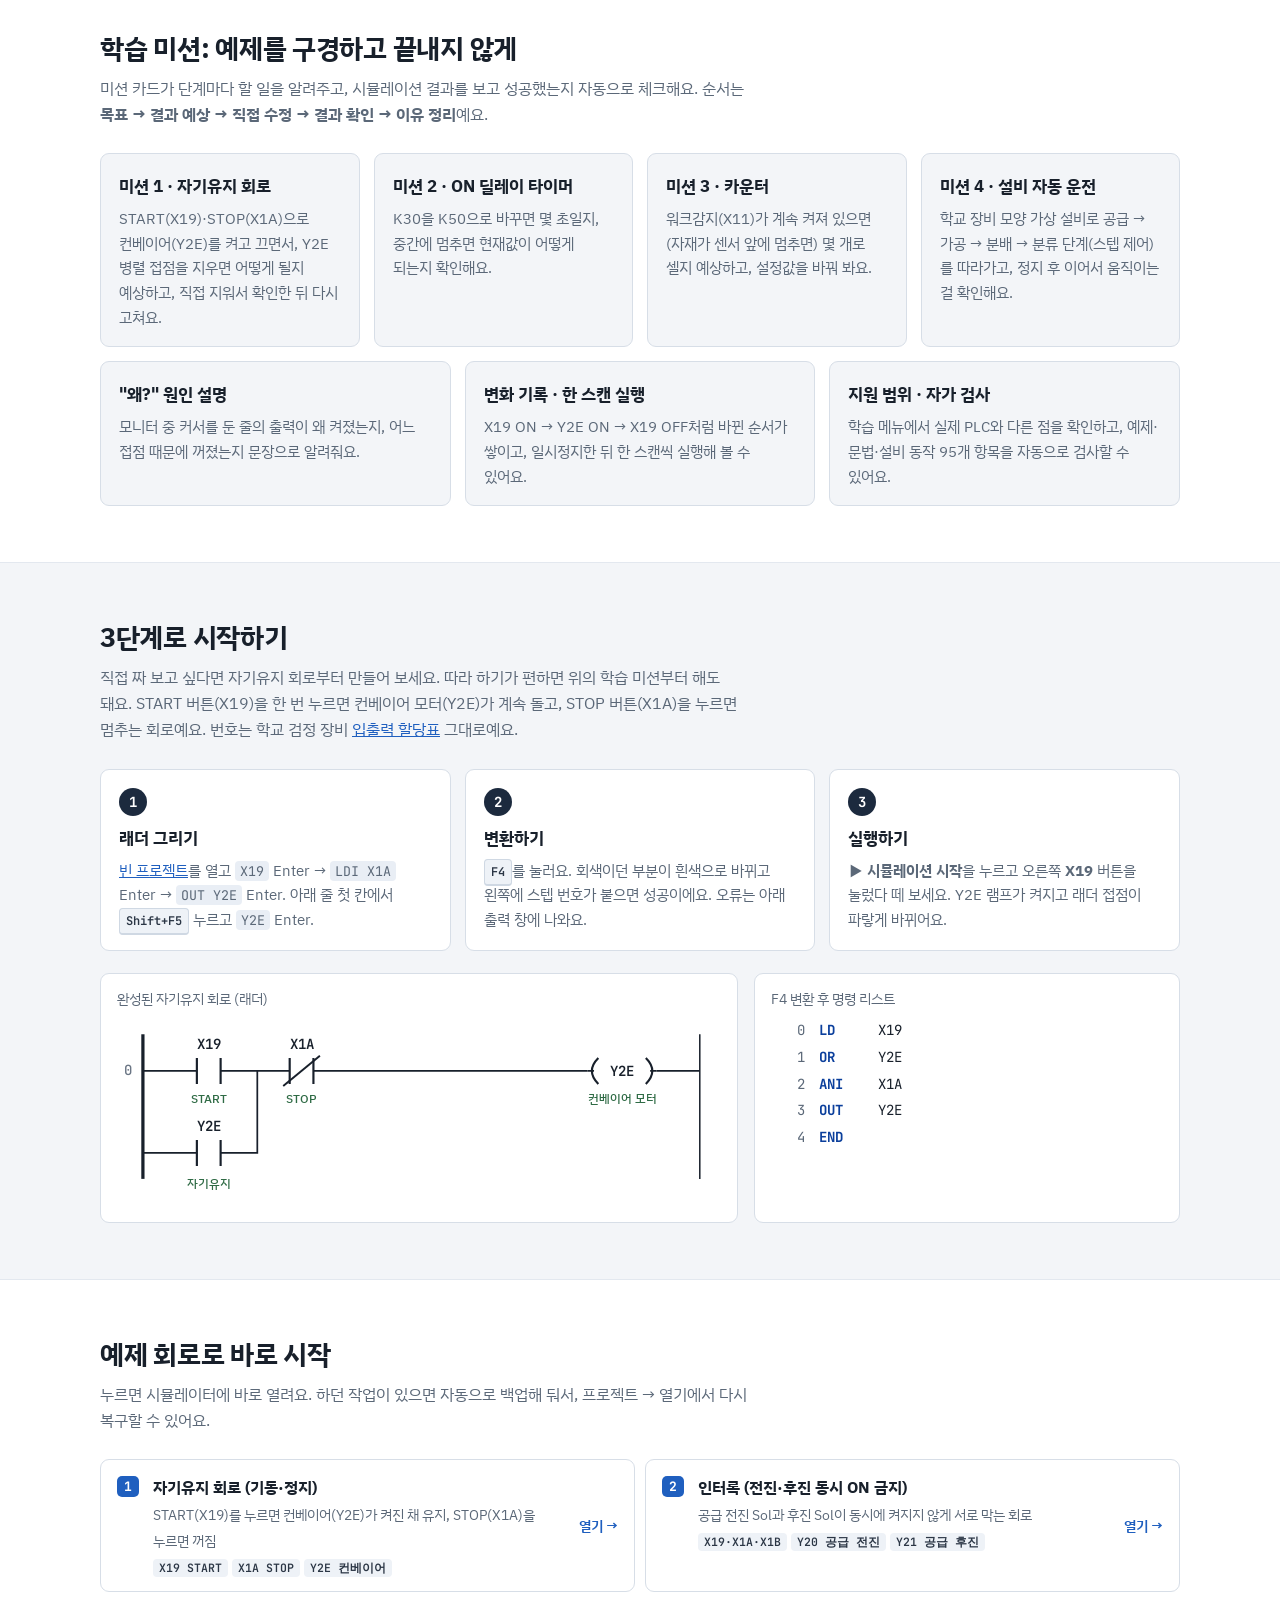
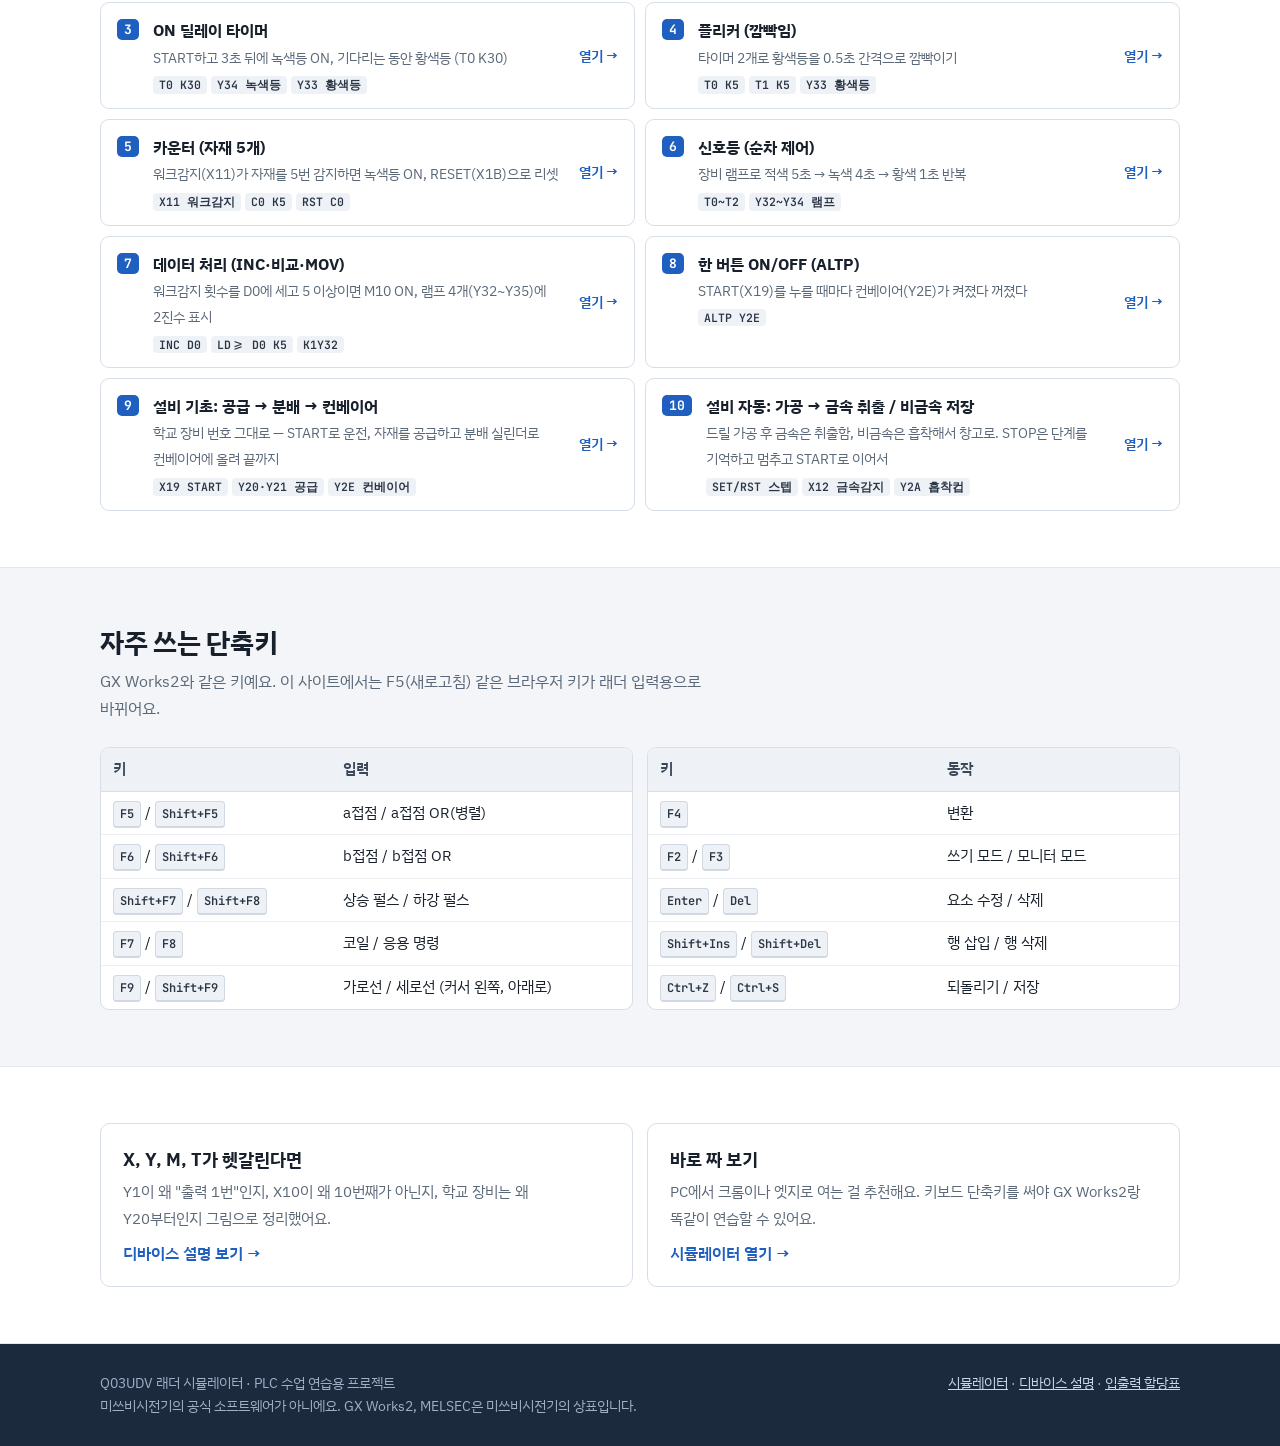
==== commit 1193e806: "가상 설비 3D 입체 화면 + 할당표 코멘트 46개 + Shift+Insert 수정 - 가상 설비를 three.js 3D로 (CT-4200M 트레이너 박스, PLC, 단자, 스위치" ====
--- a/index.html
+++ b/index.html
@@ -105,7 +105,7 @@
 <section id="plant">
   <div class="wrap">
     <h2>가상 설비: 학교 검정 장비가 래더대로 움직여요</h2>
-    <p class="lead">생산자동화 실습 장치(CT-4200M)처럼 매거진 → 공급 → 드릴 가공 → 분배 → 컨베이어 → 금속 취출 / 스토퍼 → 흡착 → 저장 창고 순서로 되어 있어요. 입출력 번호도 검정 장비 할당표(X00~X1F, Y20~Y3F) 그대로라서 수업에서 짠 래더를 그대로 넣어 볼 수 있어요.</p>
+    <p class="lead">생산자동화 실습 장치(CT-4200M)처럼 매거진 → 공급 → 드릴 가공 → 분배 → 컨베이어 → 금속 취출 / 스토퍼 → 흡착 → 저장 창고 순서로 되어 있어요. 입출력 번호도 검정 장비 할당표(X00~X1F, Y20~Y3F) 그대로라서 수업에서 짠 래더를 그대로 넣어 볼 수 있어요. 설비는 <b>3D 입체</b>로 앞·뒤·옆·대각선 어디서든 돌려 볼 수 있어요.</p>
     <div class="grid3">
       <div class="card"><h3>출력 Y → 설비가 움직임</h3><p><code>Y20</code>·<code>Y21</code> 공급 전진·후진, <code>Y24</code> 드릴 하강, <code>Y27</code> 스토퍼 하강, <code>Y2A</code> 흡착컵, <code>Y2E</code> 컨베이어, <code>Y32~Y35</code> 램프. 전진·후진 Sol은 실제처럼 밸브가 방향을 기억해요.</p></div>
       <div class="card"><h3>센서 → 입력 X로 들어옴</h3><p>실린더마다 전진·후진 센서, 광화이버(<code>X0F</code> 공급 · <code>X10</code> 분배 · <code>X13</code> 스토퍼), 용량형 <code>X11</code>·유도형 <code>X12</code>, 스위치 <code>X19</code> START ~ <code>X1C</code> 비상. 번호는 <a href="io.html">입출력 할당표</a>에서 찾아보세요.</p></div>
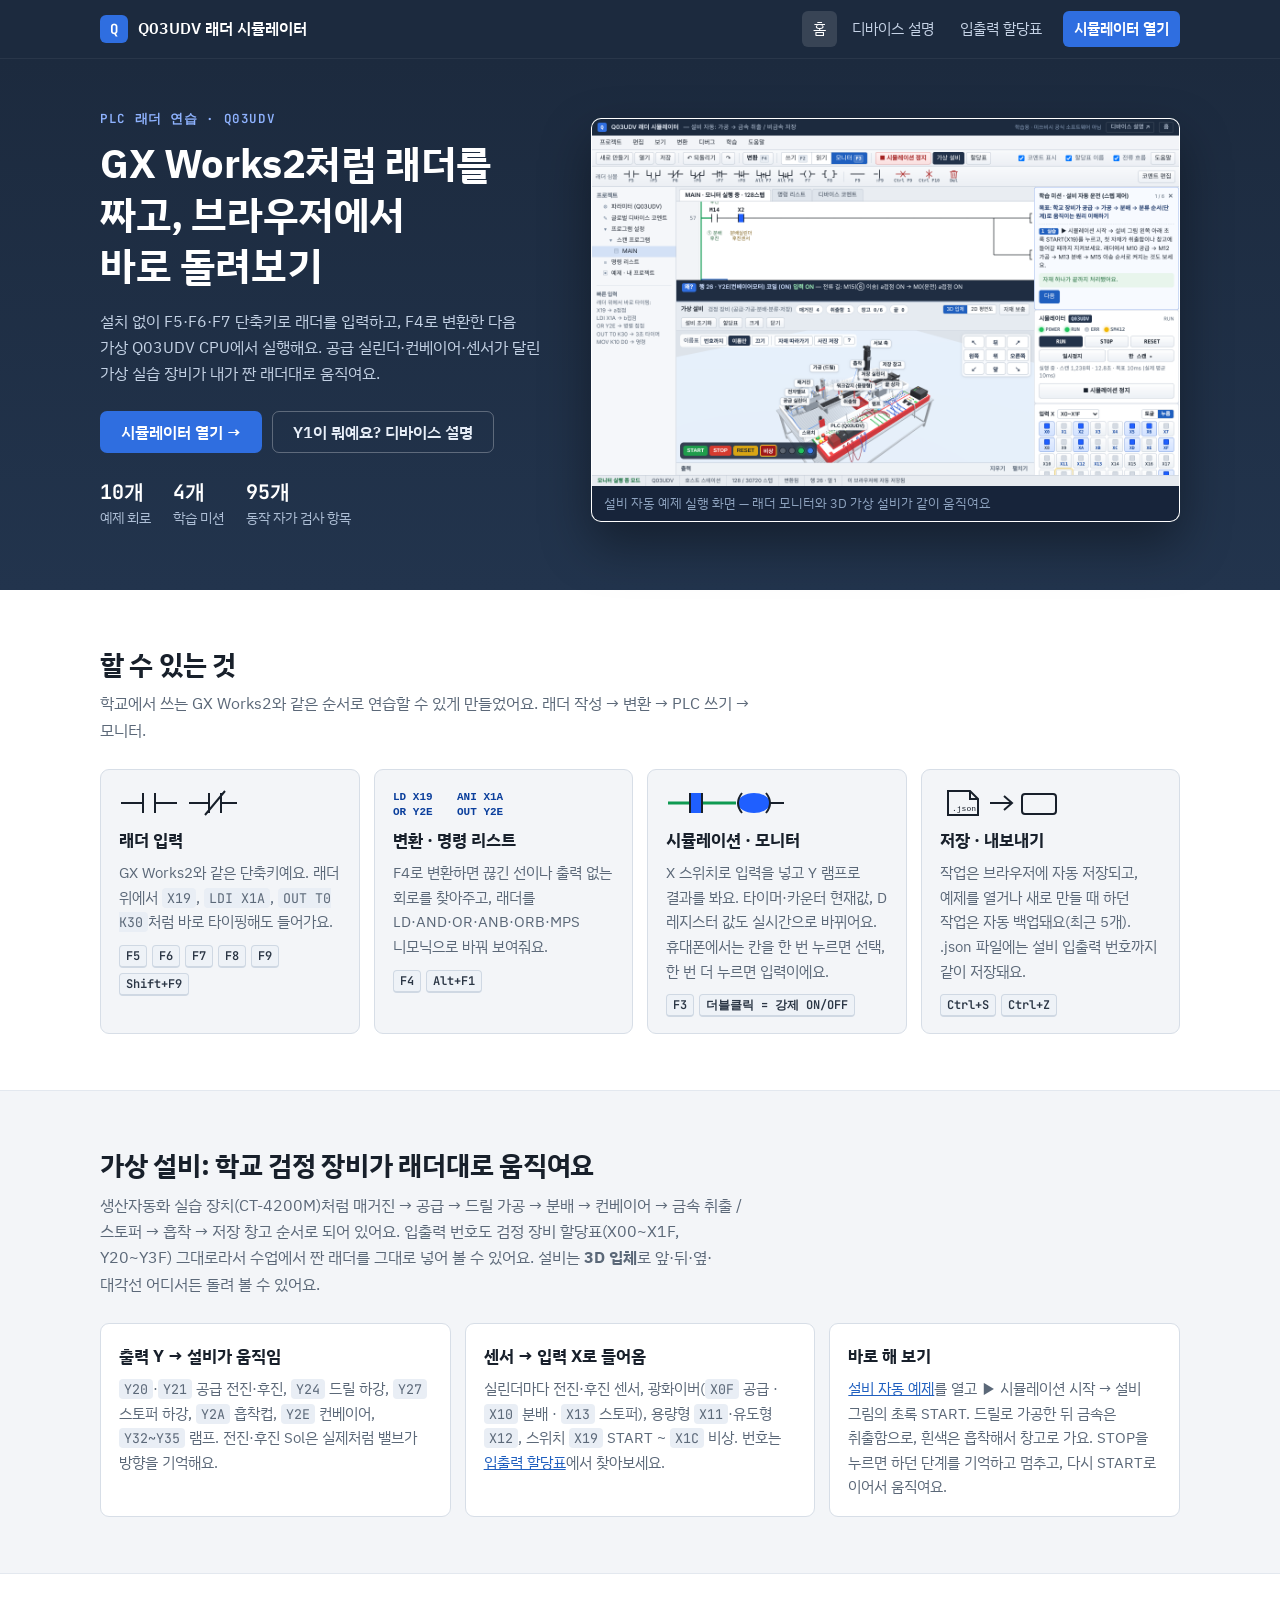
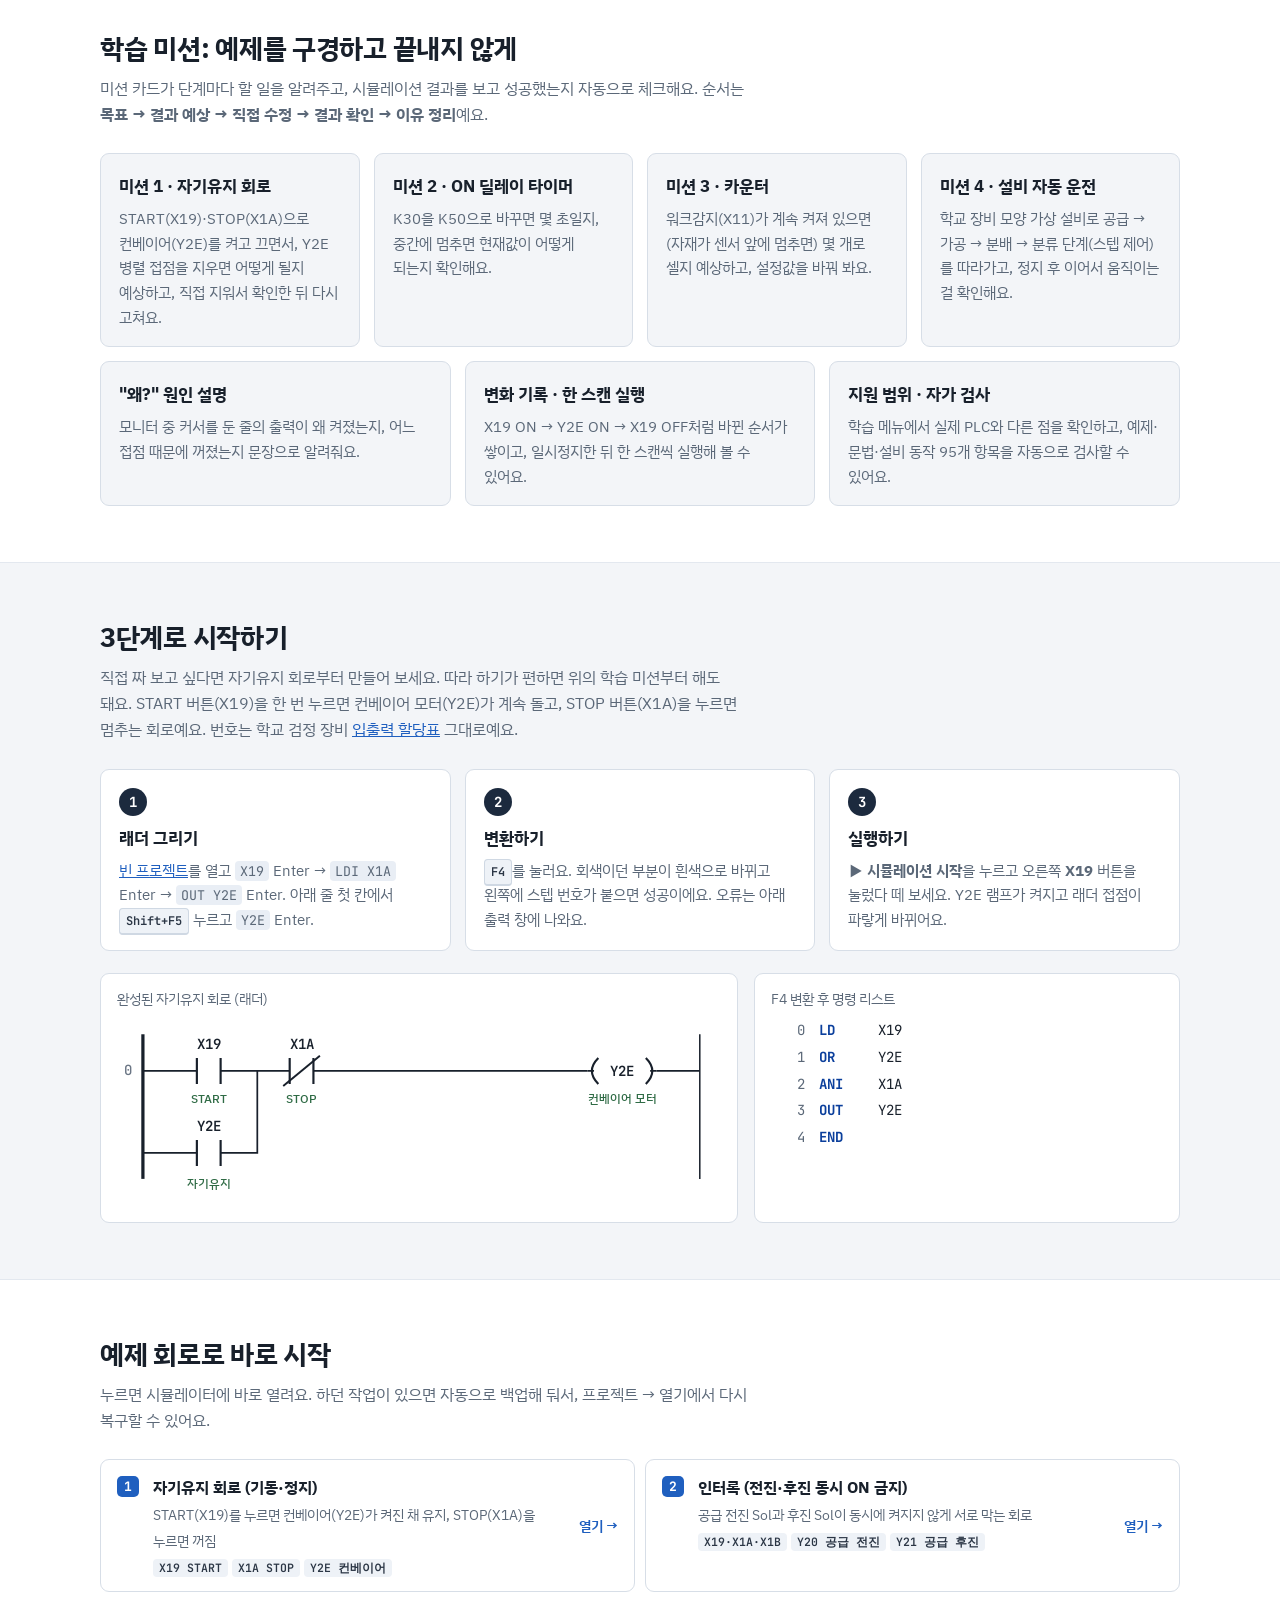
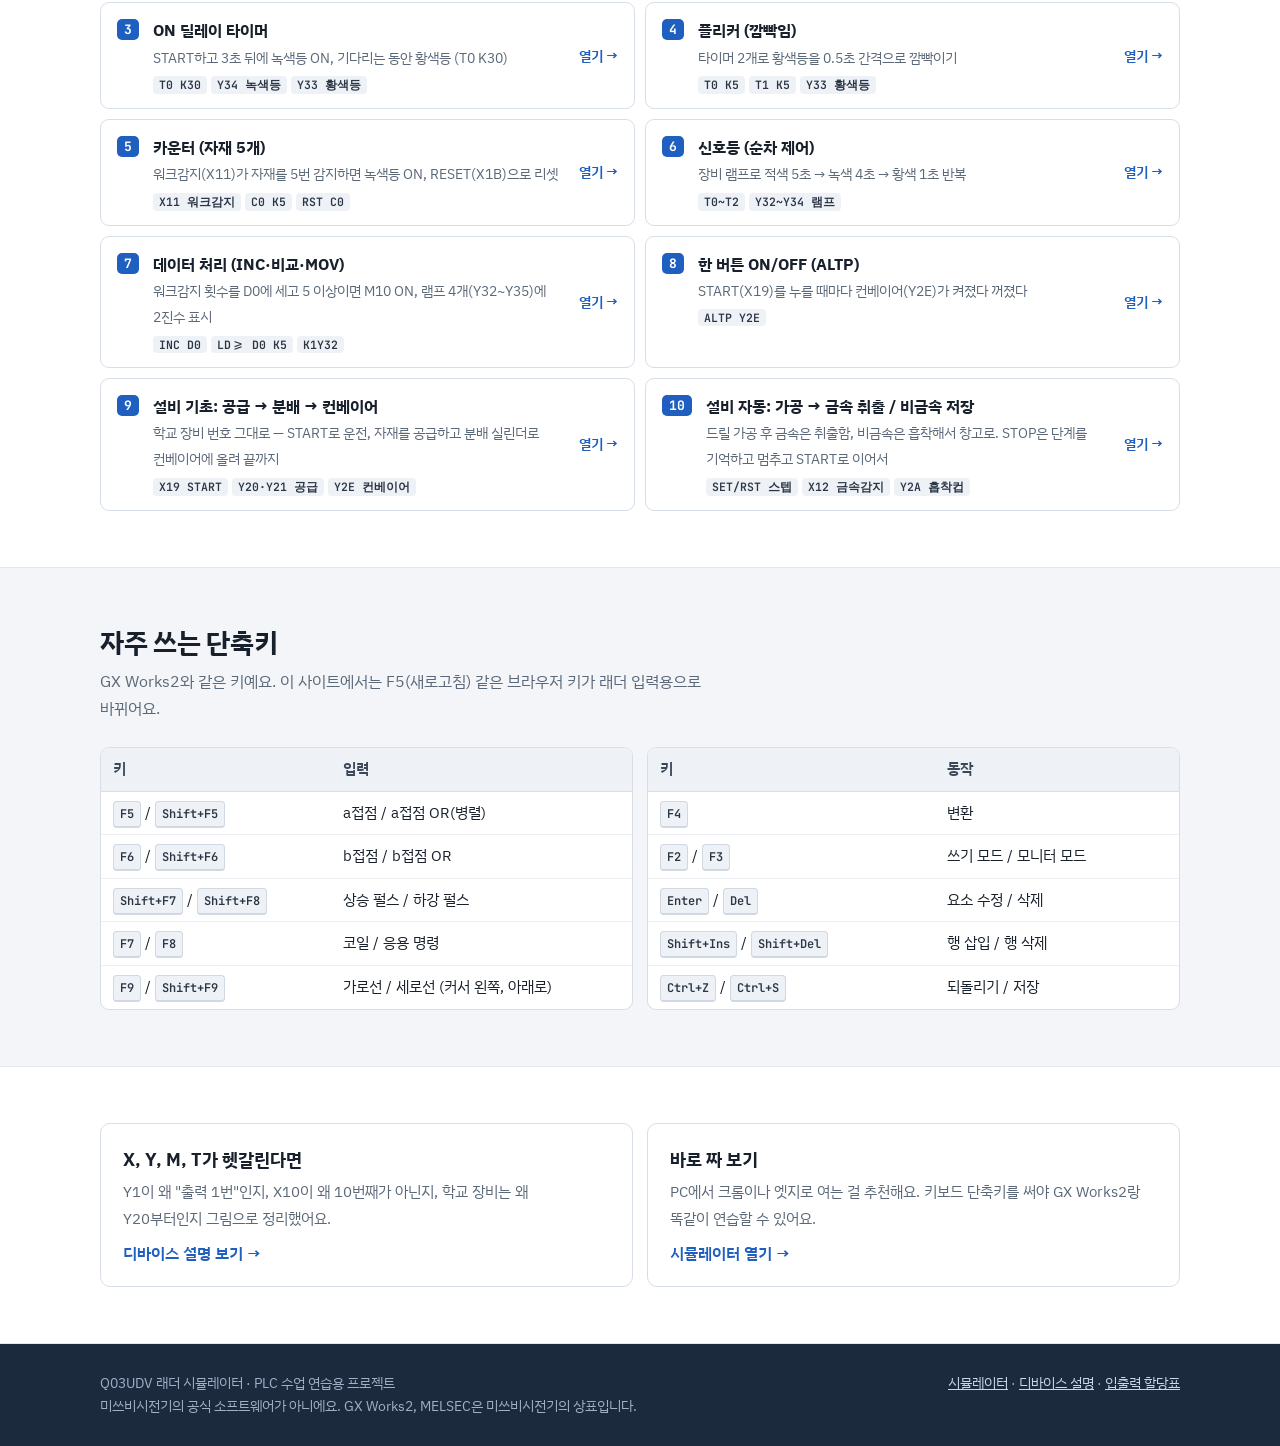
==== commit 6ddd620d: "3D 가상 설비 완성도 높이기: 사진대로 트레이너 배치 + 배관 + 조작 편의 - 트레이너 박스를 사진대로 재배치: PLC(전원·CPU·I/O)를 매거진 쪽, INPUT·OUTPU" ====
--- a/index.html
+++ b/index.html
@@ -63,8 +63,8 @@
       </div>
     </div>
     <figure class="shot" style="margin:0">
-      <img src="assets/preview.png" width="1280" height="800" alt="시뮬레이터 화면: 위에는 모니터 중인 래더, 아래에는 학교 검정 장비 모양의 가상 설비. 드릴 가공한 자재가 컨베이어를 따라 이동하고 있다.">
-      <figcaption>설비 자동 예제 실행 화면 — 래더 모니터와 학교 장비 모양 가상 설비가 같이 움직여요</figcaption>
+      <img src="assets/preview.png" width="1280" height="800" alt="시뮬레이터 화면: 위에는 모니터 중인 래더, 아래에는 학교 검정 장비(CT-4200M)를 3D로 만든 가상 설비. 자재가 컨베이어를 따라 이동하고 있다.">
+      <figcaption>설비 자동 예제 실행 화면 — 래더 모니터와 3D 가상 설비가 같이 움직여요</figcaption>
     </figure>
   </div>
 </div>
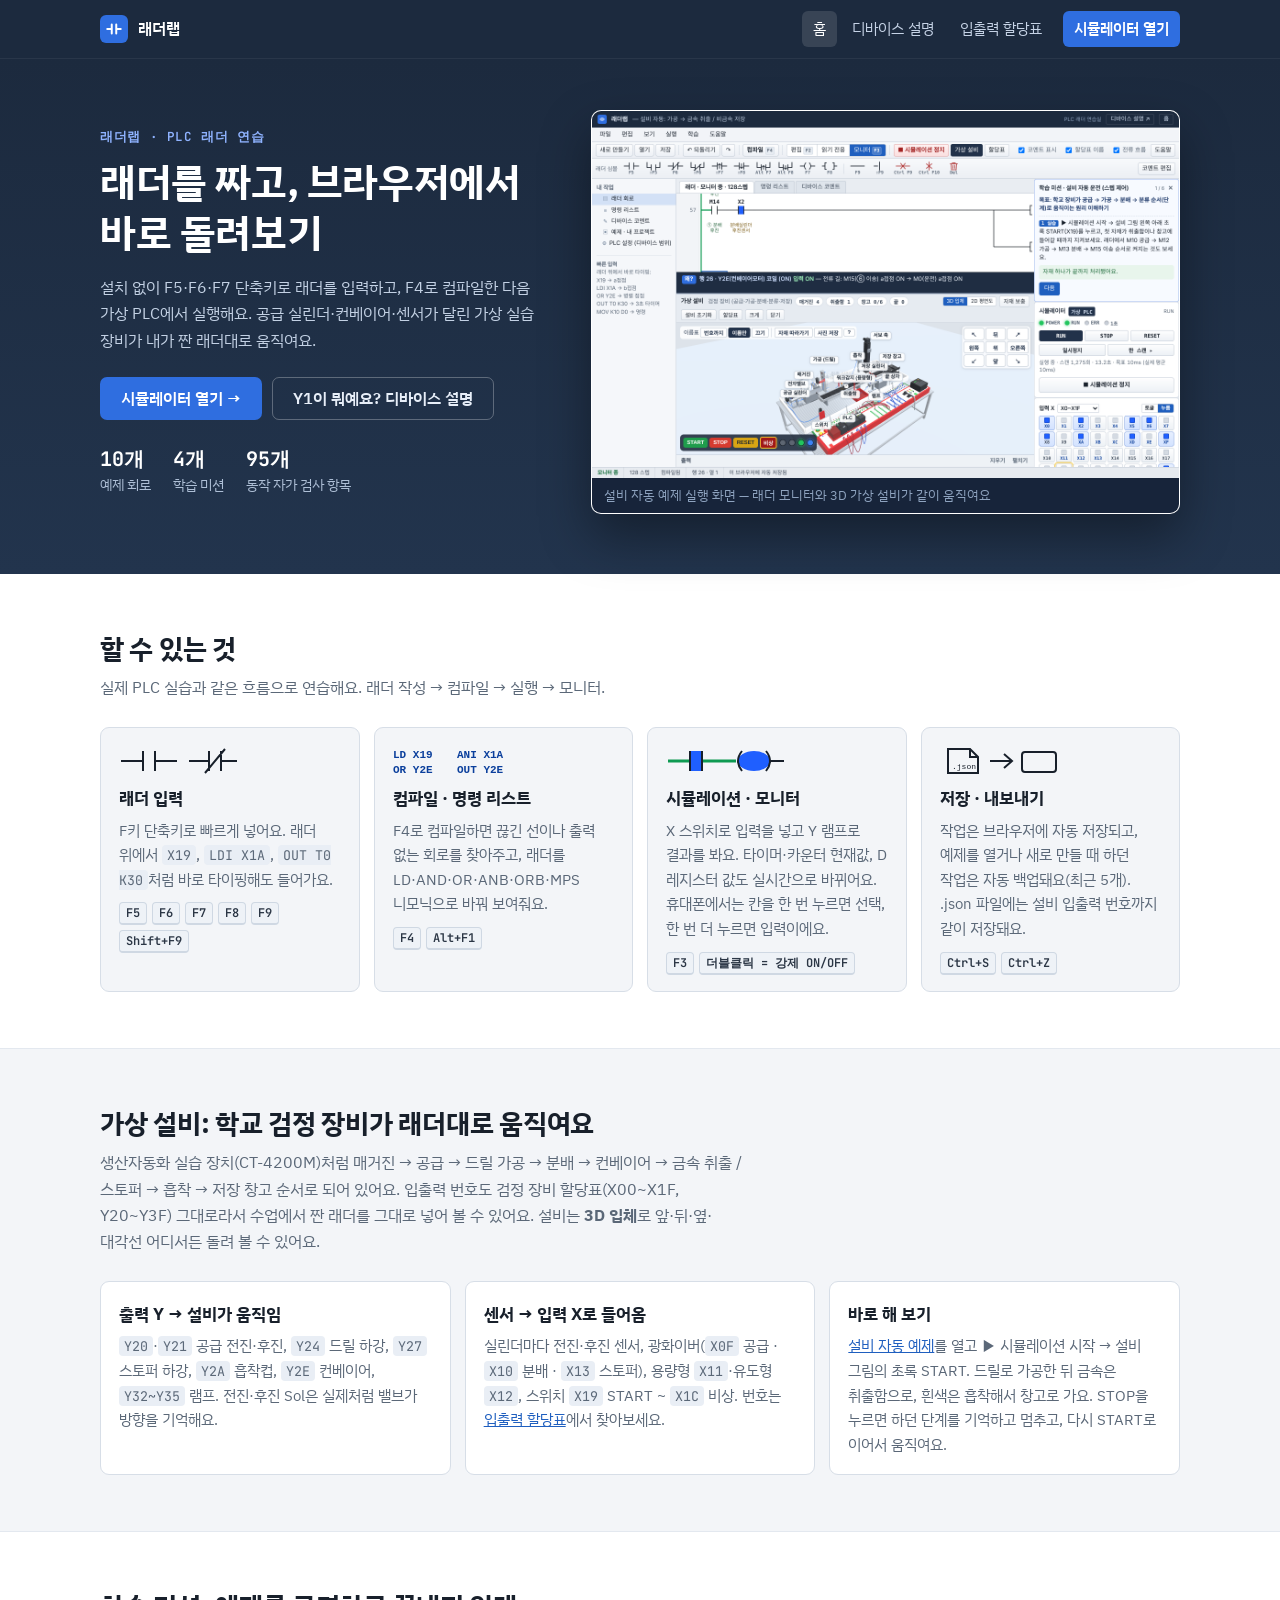
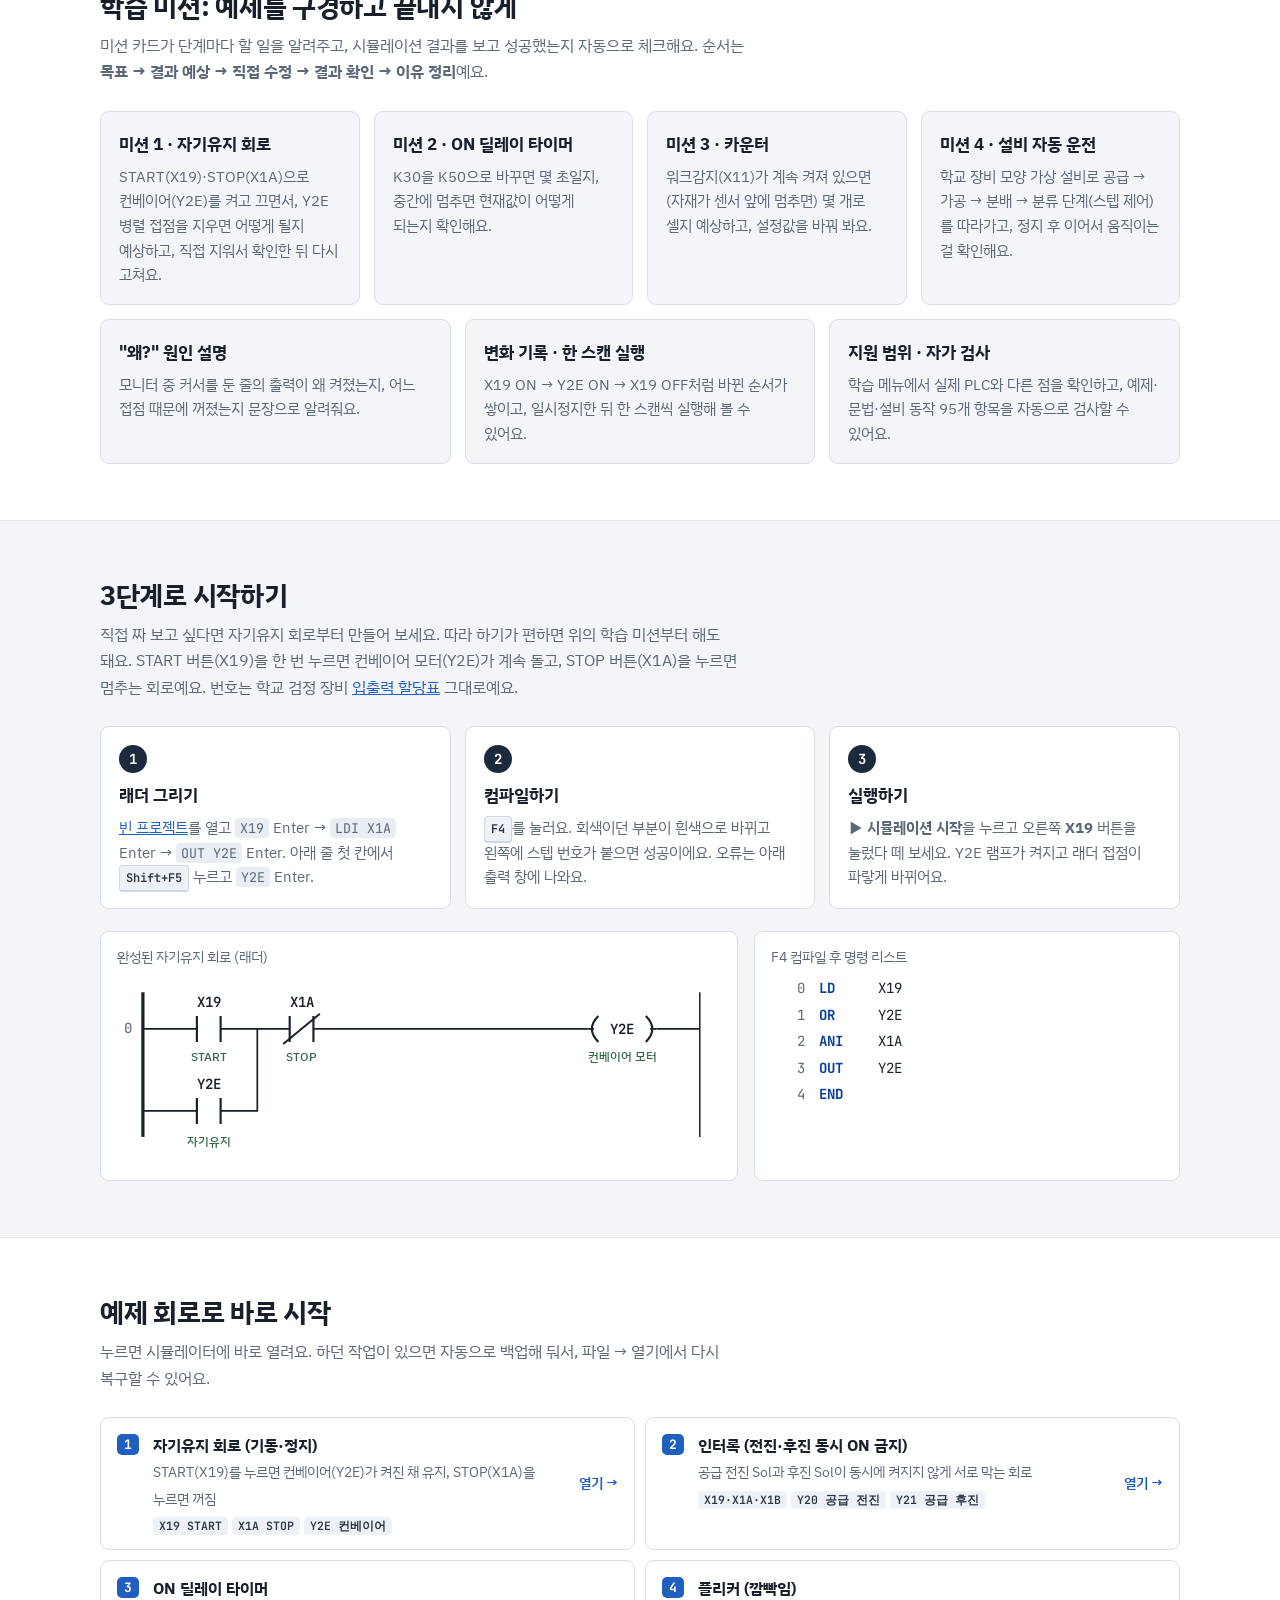
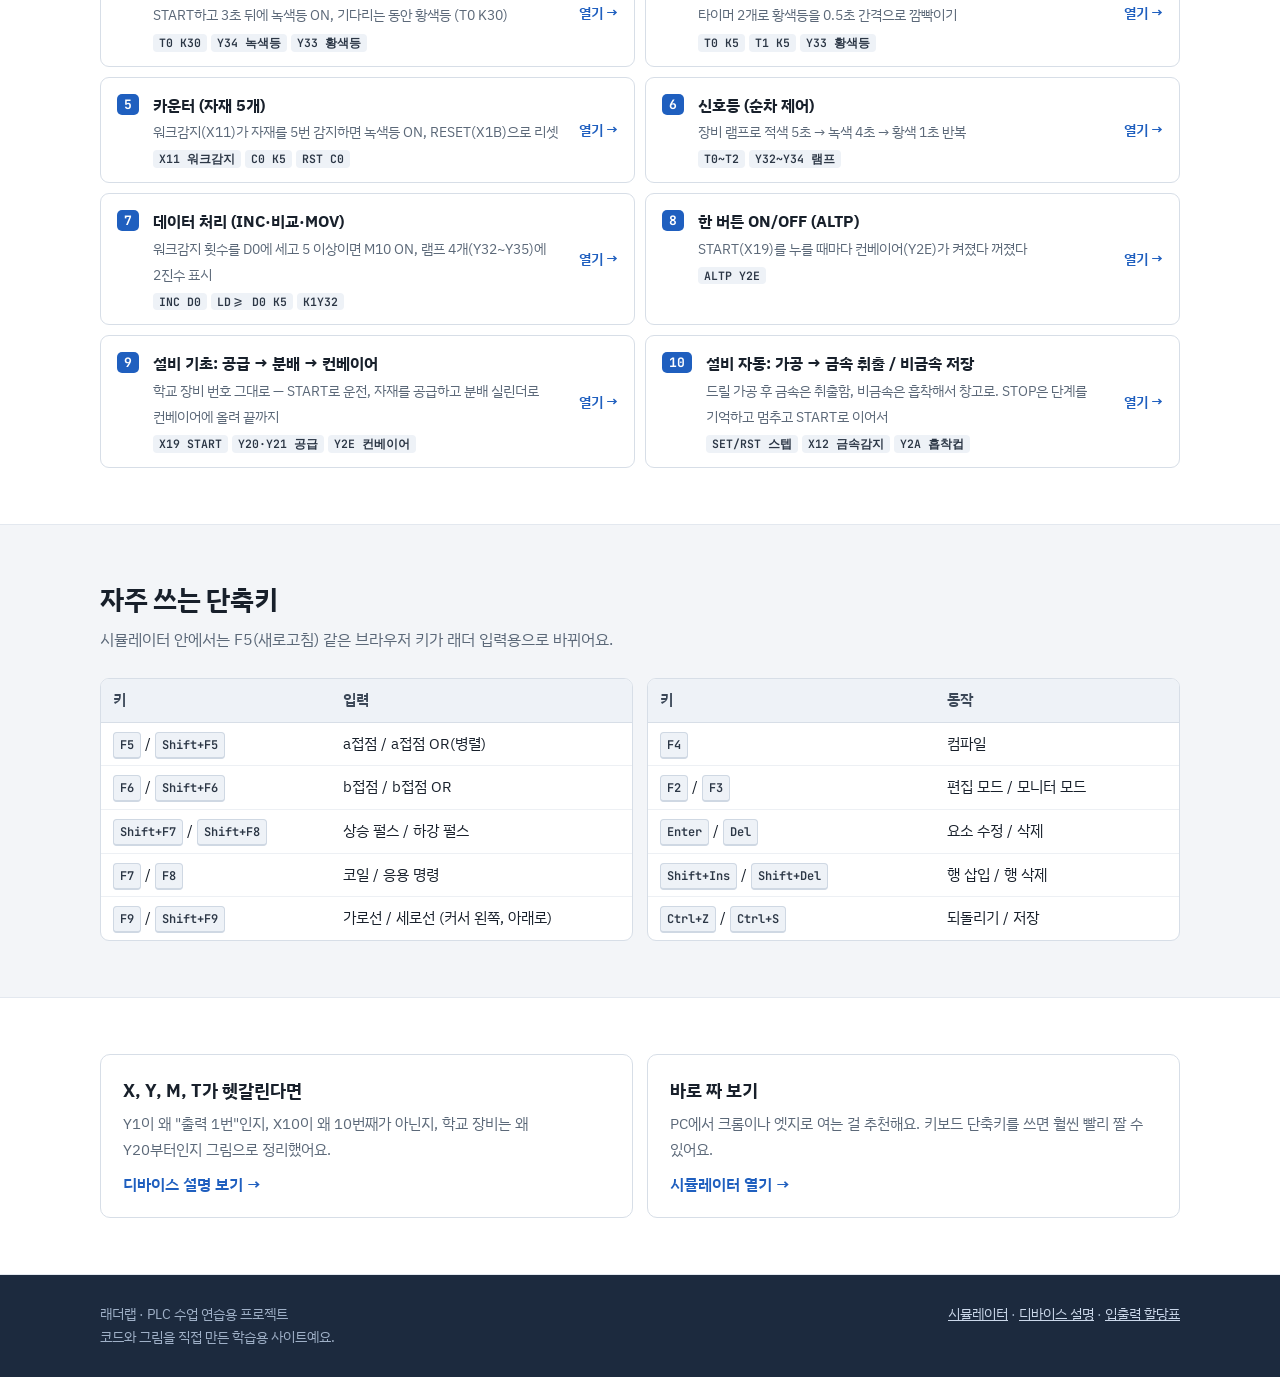
==== commit 0ed9eba2: "이름을 래더랩으로 바꾸고 상용 프로그램 모방 표기 정리 - 사이트 이름 Q03UDV 래더 시뮬레이터 → 래더랩 (제목·로고·메타·미리보기 그림) - 회사·제품 이름(Q03UDV, " ====
--- a/index.html
+++ b/index.html
@@ -3,11 +3,11 @@
 <head>
 <meta charset="utf-8">
 <meta name="viewport" content="width=device-width, initial-scale=1">
-<title>Q03UDV 래더 시뮬레이터</title>
-<meta name="description" content="GX Works2처럼 래더를 짜고 브라우저에서 바로 돌려보는 미쓰비시 Q03UDV PLC 연습 사이트. 설치 없이 변환·시뮬레이션·모니터까지.">
+<title>래더랩 — PLC 래더 연습 사이트</title>
+<meta name="description" content="래더랩 — 래더를 짜고 브라우저에서 바로 돌려보는 PLC 연습 사이트. 설치 없이 컴파일·시뮬레이션·모니터, 학교 장비를 3D로 만든 가상 설비까지.">
 <meta property="og:type" content="website">
-<meta property="og:title" content="Q03UDV 래더 시뮬레이터">
-<meta property="og:description" content="GX Works2처럼 래더를 짜고, 브라우저에서 바로 돌려보는 PLC 연습 사이트">
+<meta property="og:title" content="래더랩 — PLC 래더 연습 사이트">
+<meta property="og:description" content="래더를 짜고, 브라우저에서 바로 돌려보는 PLC 연습 사이트">
 <meta property="og:image" content="https://ljh30581712-beep.github.io/plc-ladder-sim/assets/og.png">
 <meta property="og:url" content="https://ljh30581712-beep.github.io/plc-ladder-sim/">
 <meta name="twitter:card" content="summary_large_image">
@@ -36,7 +36,7 @@
 <body>
 <header class="site">
   <div class="wrap">
-    <a class="brand" href="index.html"><span class="q">Q</span>Q03UDV 래더 시뮬레이터</a>
+    <a class="brand" href="index.html"><span class="q"><svg viewBox="0 0 20 20" aria-hidden="true"><path d="M2.5 10h5M12.5 10h5M7.5 5v10M12.5 5v10" stroke="currentColor" stroke-width="2.2" fill="none" stroke-linecap="round"/></svg></span>래더랩</a>
     <nav class="top" aria-label="사이트 메뉴">
       <a href="index.html" aria-current="page">홈</a>
       <a href="devices.html">디바이스 설명</a>
@@ -49,9 +49,9 @@
 <div class="hero">
   <div class="wrap">
     <div>
-      <div class="eyebrow">PLC 래더 연습 · Q03UDV</div>
-      <h1>GX Works2처럼 래더를 짜고, 브라우저에서 바로 돌려보기</h1>
-      <p>설치 없이 F5·F6·F7 단축키로 래더를 입력하고, F4로 변환한 다음 가상 Q03UDV CPU에서 실행해요. 공급 실린더·컨베이어·센서가 달린 가상 실습 장비가 내가 짠 래더대로 움직여요.</p>
+      <div class="eyebrow">래더랩 · PLC 래더 연습</div>
+      <h1>래더를 짜고, 브라우저에서 바로 돌려보기</h1>
+      <p>설치 없이 F5·F6·F7 단축키로 래더를 입력하고, F4로 컴파일한 다음 가상 PLC에서 실행해요. 공급 실린더·컨베이어·센서가 달린 가상 실습 장비가 내가 짠 래더대로 움직여요.</p>
       <div class="actions">
         <a class="btn primary" href="simulator.html">시뮬레이터 열기 →</a>
         <a class="btn ghost" href="devices.html">Y1이 뭐예요? 디바이스 설명</a>
@@ -72,18 +72,18 @@
 <section class="alt" id="features">
   <div class="wrap">
     <h2>할 수 있는 것</h2>
-    <p class="lead">학교에서 쓰는 GX Works2와 같은 순서로 연습할 수 있게 만들었어요. 래더 작성 → 변환 → PLC 쓰기 → 모니터.</p>
+    <p class="lead">실제 PLC 실습과 같은 흐름으로 연습해요. 래더 작성 → 컴파일 → 실행 → 모니터.</p>
     <div class="grid4">
       <div class="card">
         <svg class="sym" viewBox="0 0 120 30" aria-hidden="true"><path d="M2 15H24M36 15H58M24 5V25M36 5V25M70 15H90M102 15H118M90 5V25M102 5V25M86 27L106 3" stroke="currentColor" stroke-width="2" fill="none"/></svg>
         <h3>래더 입력</h3>
-        <p>GX Works2와 같은 단축키예요. 래더 위에서 <code>X19</code>, <code>LDI X1A</code>, <code>OUT T0 K30</code>처럼 바로 타이핑해도 들어가요.</p>
+        <p>F키 단축키로 빠르게 넣어요. 래더 위에서 <code>X19</code>, <code>LDI X1A</code>, <code>OUT T0 K30</code>처럼 바로 타이핑해도 들어가요.</p>
         <div class="keys"><kbd>F5</kbd><kbd>F6</kbd><kbd>F7</kbd><kbd>F8</kbd><kbd>F9</kbd><kbd>Shift+F9</kbd></div>
       </div>
       <div class="card">
         <svg class="sym" viewBox="0 0 120 30" aria-hidden="true"><text x="0" y="12" font-family="monospace" font-size="11" fill="#0b3f9c" font-weight="700">LD  X19</text><text x="0" y="27" font-family="monospace" font-size="11" fill="#0b3f9c" font-weight="700">OR  Y2E</text><text x="64" y="12" font-family="monospace" font-size="11" fill="#0b3f9c" font-weight="700">ANI X1A</text><text x="64" y="27" font-family="monospace" font-size="11" fill="#0b3f9c" font-weight="700">OUT Y2E</text></svg>
-        <h3>변환 · 명령 리스트</h3>
-        <p>F4로 변환하면 끊긴 선이나 출력 없는 회로를 찾아주고, 래더를 LD·AND·OR·ANB·ORB·MPS 니모닉으로 바꿔 보여줘요.</p>
+        <h3>컴파일 · 명령 리스트</h3>
+        <p>F4로 컴파일하면 끊긴 선이나 출력 없는 회로를 찾아주고, 래더를 LD·AND·OR·ANB·ORB·MPS 니모닉으로 바꿔 보여줘요.</p>
         <div class="keys"><kbd>F4</kbd><kbd>Alt+F1</kbd></div>
       </div>
       <div class="card">
@@ -138,7 +138,7 @@
     <p class="lead">직접 짜 보고 싶다면 자기유지 회로부터 만들어 보세요. 따라 하기가 편하면 위의 학습 미션부터 해도 돼요. START 버튼(X19)을 한 번 누르면 컨베이어 모터(Y2E)가 계속 돌고, STOP 버튼(X1A)을 누르면 멈추는 회로예요. 번호는 학교 검정 장비 <a href="io.html">입출력 할당표</a> 그대로예요.</p>
     <ol class="steps">
       <li><h3>래더 그리기</h3><p><a href="simulator.html#new">빈 프로젝트</a>를 열고 <code>X19</code> Enter → <code>LDI X1A</code> Enter → <code>OUT Y2E</code> Enter. 아래 줄 첫 칸에서 <kbd>Shift+F5</kbd> 누르고 <code>Y2E</code> Enter.</p></li>
-      <li><h3>변환하기</h3><p><kbd>F4</kbd>를 눌러요. 회색이던 부분이 흰색으로 바뀌고 왼쪽에 스텝 번호가 붙으면 성공이에요. 오류는 아래 출력 창에 나와요.</p></li>
+      <li><h3>컴파일하기</h3><p><kbd>F4</kbd>를 눌러요. 회색이던 부분이 흰색으로 바뀌고 왼쪽에 스텝 번호가 붙으면 성공이에요. 오류는 아래 출력 창에 나와요.</p></li>
       <li><h3>실행하기</h3><p><b>▶ 시뮬레이션 시작</b>을 누르고 오른쪽 <b>X19</b> 버튼을 눌렀다 떼 보세요. Y2E 램프가 켜지고 래더 접점이 파랗게 바뀌어요.</p></li>
     </ol>
     <div class="ilbox">
@@ -166,7 +166,7 @@
         </svg>
       </figure>
       <figure>
-        <figcaption>F4 변환 후 명령 리스트</figcaption>
+        <figcaption>F4 컴파일 후 명령 리스트</figcaption>
 <pre class="il"><span>0</span><b>LD</b>X19
 <span>1</span><b>OR</b>Y2E
 <span>2</span><b>ANI</b>X1A
@@ -180,7 +180,7 @@
 <section id="examples" class="alt">
   <div class="wrap">
     <h2>예제 회로로 바로 시작</h2>
-    <p class="lead">누르면 시뮬레이터에 바로 열려요. 하던 작업이 있으면 자동으로 백업해 둬서, 프로젝트 → 열기에서 다시 복구할 수 있어요.</p>
+    <p class="lead">누르면 시뮬레이터에 바로 열려요. 하던 작업이 있으면 자동으로 백업해 둬서, 파일 → 열기에서 다시 복구할 수 있어요.</p>
     <div class="exlist">
       <a class="ex" href="simulator.html#ex-1"><span class="n">1</span><div><b>자기유지 회로 (기동·정지)</b><span>START(X19)를 누르면 컨베이어(Y2E)가 켜진 채 유지, STOP(X1A)을 누르면 꺼짐</span><div class="devs"><i>X19 START</i><i>X1A STOP</i><i>Y2E 컨베이어</i></div></div><span class="go">열기 →</span></a>
       <a class="ex" href="simulator.html#ex-2"><span class="n">2</span><div><b>인터록 (전진·후진 동시 ON 금지)</b><span>공급 전진 Sol과 후진 Sol이 동시에 켜지지 않게 서로 막는 회로</span><div class="devs"><i>X19·X1A·X1B</i><i>Y20 공급 전진</i><i>Y21 공급 후진</i></div></div><span class="go">열기 →</span></a>
@@ -199,7 +199,7 @@
 <section id="keys">
   <div class="wrap">
     <h2>자주 쓰는 단축키</h2>
-    <p class="lead">GX Works2와 같은 키예요. 이 사이트에서는 F5(새로고침) 같은 브라우저 키가 래더 입력용으로 바뀌어요.</p>
+    <p class="lead">시뮬레이터 안에서는 F5(새로고침) 같은 브라우저 키가 래더 입력용으로 바뀌어요.</p>
     <div class="keys2">
       <div class="tablewrap"><table class="t" style="min-width:0">
         <tr><th>키</th><th>입력</th></tr>
@@ -211,8 +211,8 @@
       </table></div>
       <div class="tablewrap"><table class="t" style="min-width:0">
         <tr><th>키</th><th>동작</th></tr>
-        <tr><td><kbd>F4</kbd></td><td>변환</td></tr>
-        <tr><td><kbd>F2</kbd> / <kbd>F3</kbd></td><td>쓰기 모드 / 모니터 모드</td></tr>
+        <tr><td><kbd>F4</kbd></td><td>컴파일</td></tr>
+        <tr><td><kbd>F2</kbd> / <kbd>F3</kbd></td><td>편집 모드 / 모니터 모드</td></tr>
         <tr><td><kbd>Enter</kbd> / <kbd>Del</kbd></td><td>요소 수정 / 삭제</td></tr>
         <tr><td><kbd>Shift+Ins</kbd> / <kbd>Shift+Del</kbd></td><td>행 삽입 / 행 삭제</td></tr>
         <tr><td><kbd>Ctrl+Z</kbd> / <kbd>Ctrl+S</kbd></td><td>되돌리기 / 저장</td></tr>
@@ -225,14 +225,14 @@
   <div class="wrap">
     <div class="final">
       <a href="devices.html"><b>X, Y, M, T가 헷갈린다면</b><span>Y1이 왜 "출력 1번"인지, X10이 왜 10번째가 아닌지, 학교 장비는 왜 Y20부터인지 그림으로 정리했어요.</span><br><em>디바이스 설명 보기 →</em></a>
-      <a href="simulator.html"><b>바로 짜 보기</b><span>PC에서 크롬이나 엣지로 여는 걸 추천해요. 키보드 단축키를 써야 GX Works2랑 똑같이 연습할 수 있어요.</span><br><em>시뮬레이터 열기 →</em></a>
+      <a href="simulator.html"><b>바로 짜 보기</b><span>PC에서 크롬이나 엣지로 여는 걸 추천해요. 키보드 단축키를 쓰면 훨씬 빨리 짤 수 있어요.</span><br><em>시뮬레이터 열기 →</em></a>
     </div>
   </div>
 </section>
 
 <footer class="site">
   <div class="wrap">
-    <div>Q03UDV 래더 시뮬레이터 · PLC 수업 연습용 프로젝트<br>미쓰비시전기의 공식 소프트웨어가 아니에요. GX Works2, MELSEC은 미쓰비시전기의 상표입니다.</div>
+    <div>래더랩 · PLC 수업 연습용 프로젝트<br>코드와 그림을 직접 만든 학습용 사이트예요.</div>
     <div><a href="simulator.html">시뮬레이터</a> · <a href="devices.html">디바이스 설명</a> · <a href="io.html">입출력 할당표</a></div>
   </div>
 </footer>
--- a/assets/site.css
+++ b/assets/site.css
@@ -28,6 +28,7 @@
 header.site .wrap{display:flex;align-items:center;gap:14px;min-height:58px;flex-wrap:wrap}
 .brand{display:flex;align-items:center;gap:10px;color:#fff;text-decoration:none;font-weight:600;font-size:16px}
 .brand .q{display:inline-grid;place-items:center;width:28px;height:28px;border-radius:6px;background:#2f6ee0;font:700 14px var(--font-mono)}
+.brand .q svg{width:18px;height:18px}
 nav.top{display:flex;gap:4px;margin-left:auto;align-items:center;flex-wrap:wrap}
 nav.top a{color:#c6d3e6;text-decoration:none;padding:6px 11px;border-radius:6px;font-size:14.5px}
 nav.top a:hover{color:#fff;background:rgba(255,255,255,.08)}
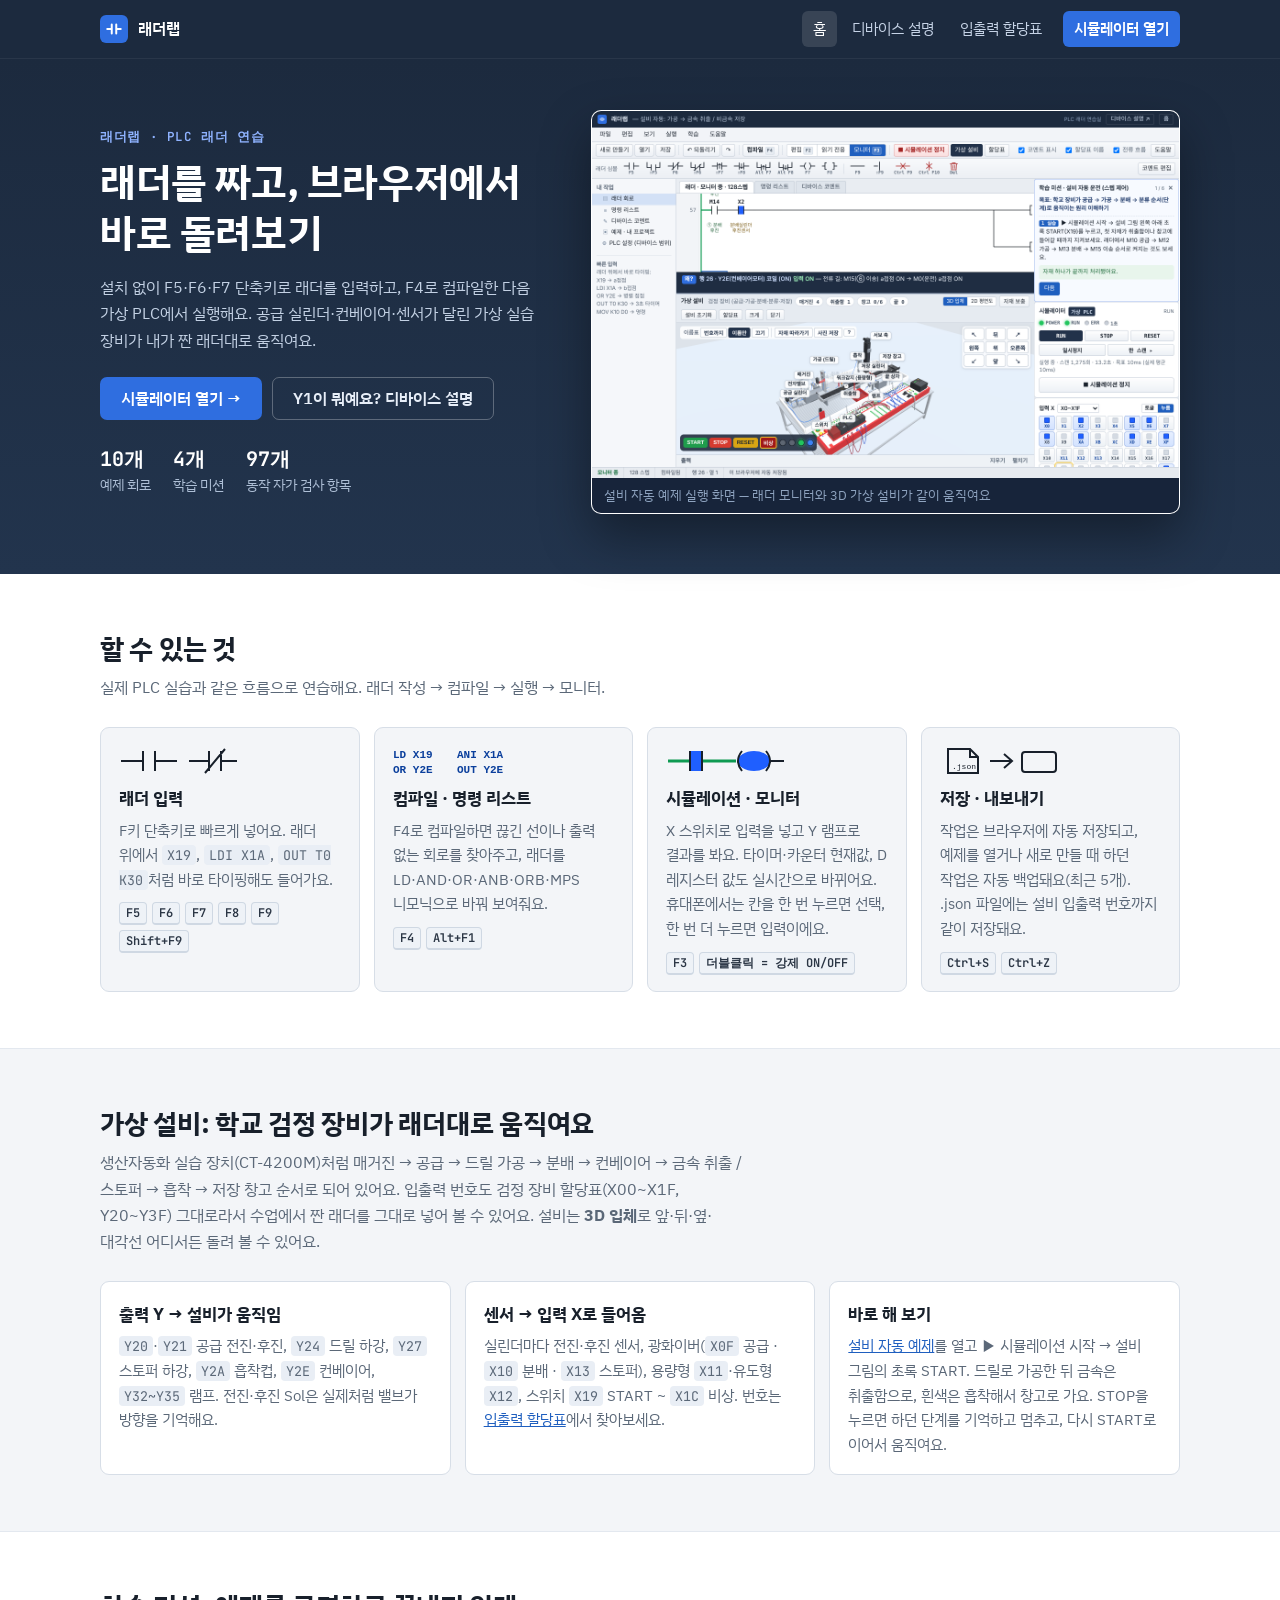
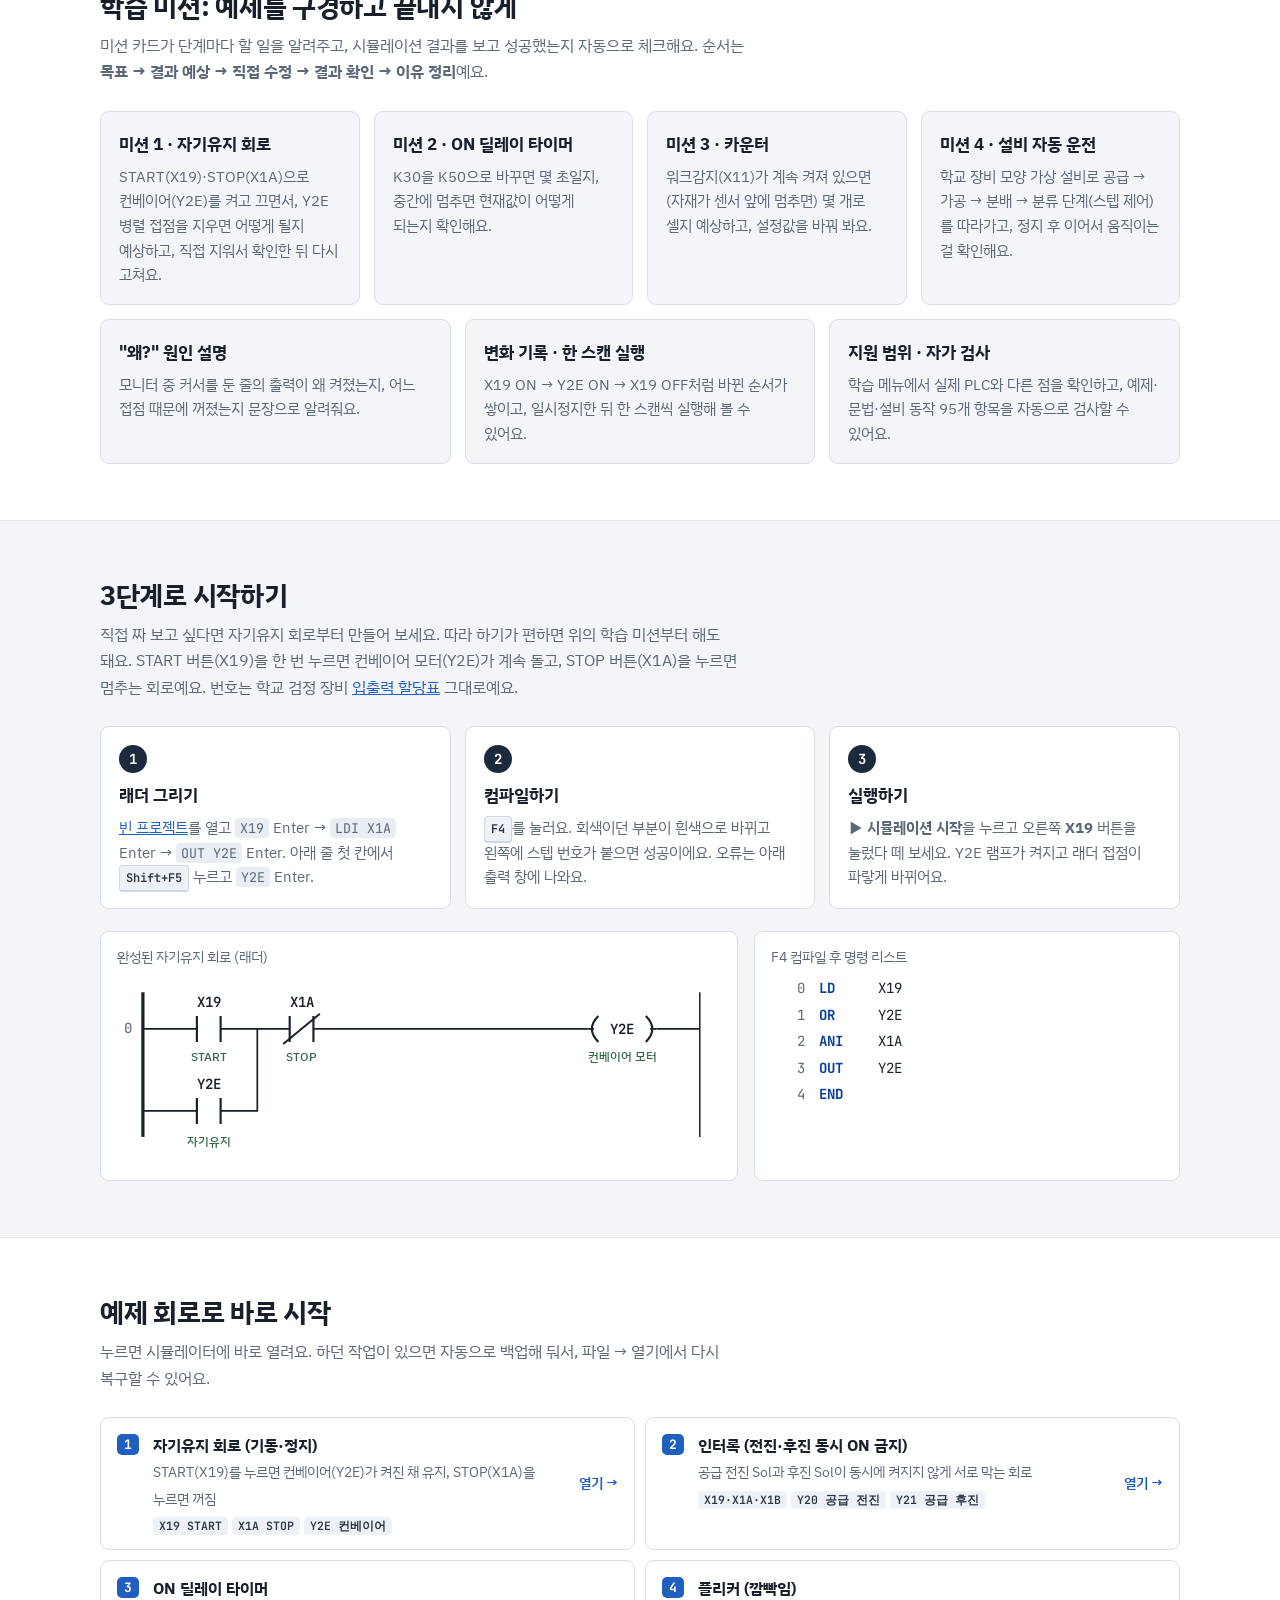
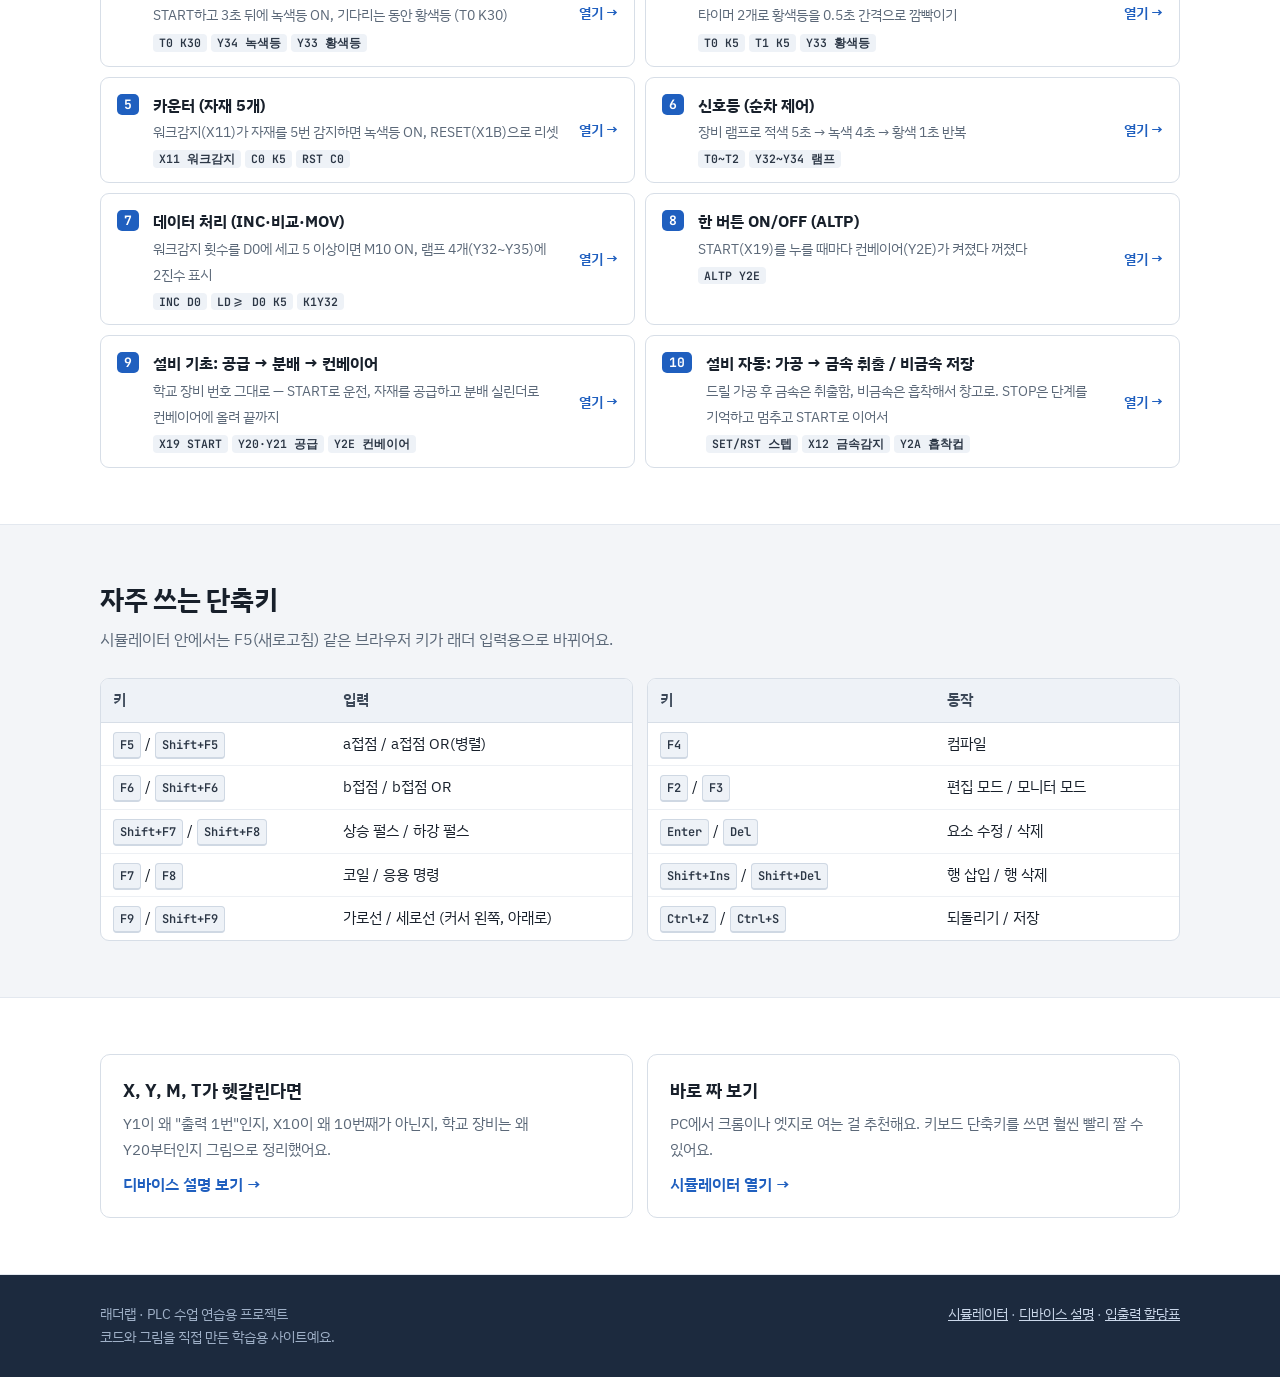
==== commit 80b071ee: "분배 푸셔와 드릴이 겹쳐 지나가지 않게 (실제 장비처럼 충돌) - 분배가 나와 있으면 드릴이 푸셔 판/로드 위에서 멈춤 (하강센서 X04 꺼짐 + 경고) - 드릴이 내려와 있으면 " ====
--- a/index.html
+++ b/index.html
@@ -59,7 +59,7 @@
       <div class="facts">
         <div><b>10개</b>예제 회로</div>
         <div><b>4개</b>학습 미션</div>
-        <div><b>95개</b>동작 자가 검사 항목</div>
+        <div><b>97개</b>동작 자가 검사 항목</div>
       </div>
     </div>
     <figure class="shot" style="margin:0">
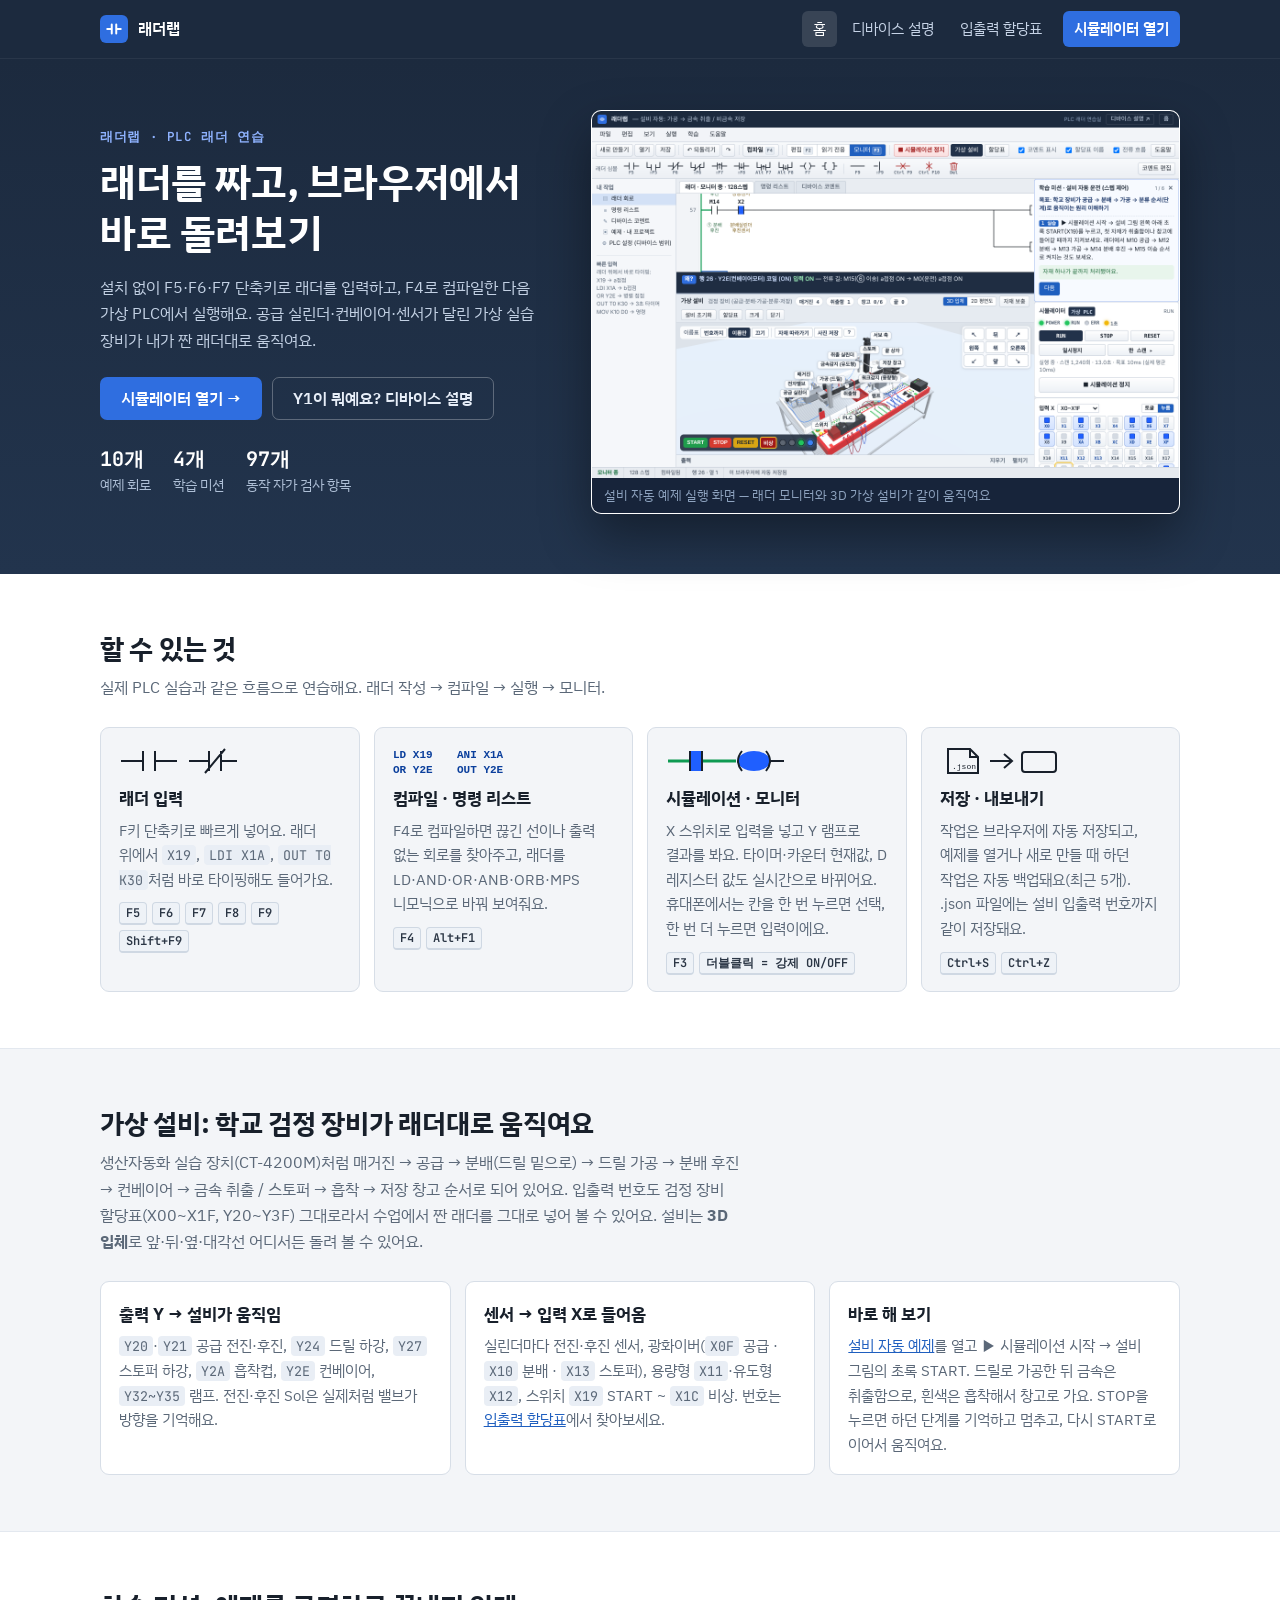
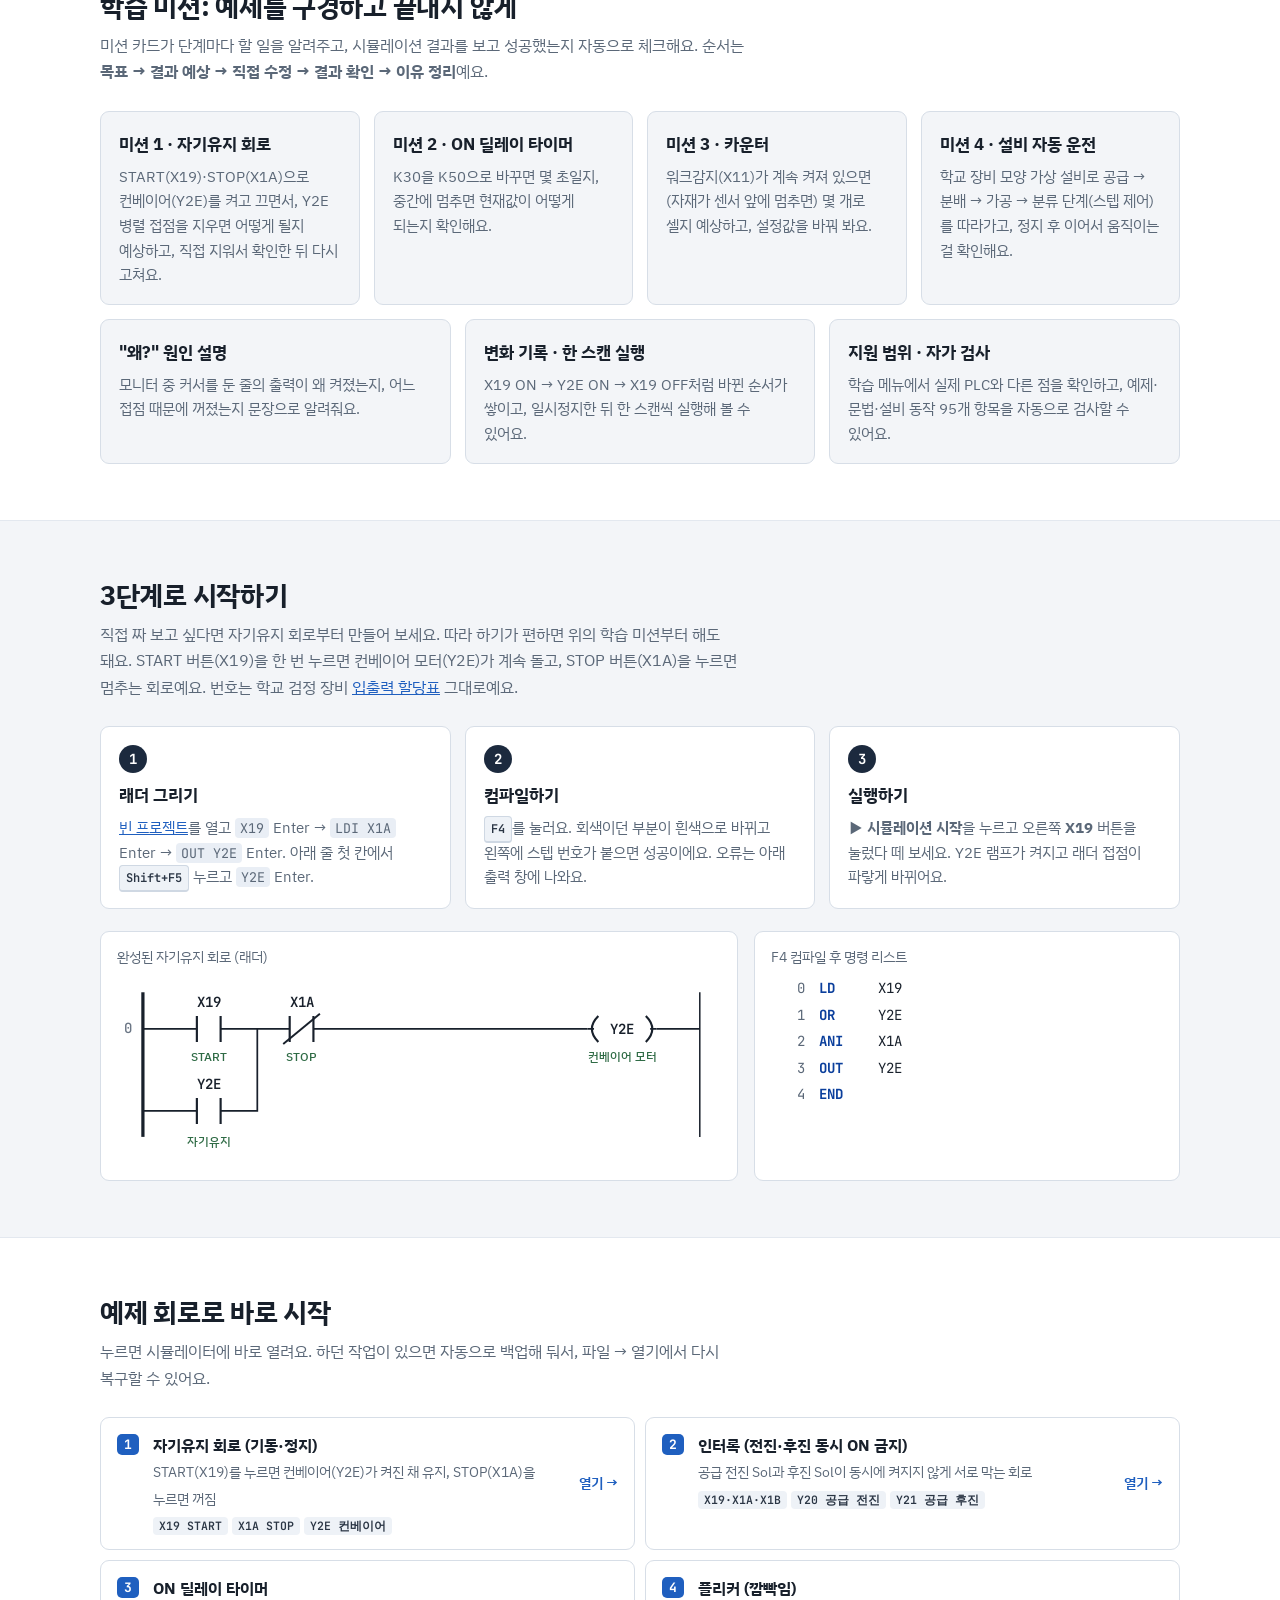
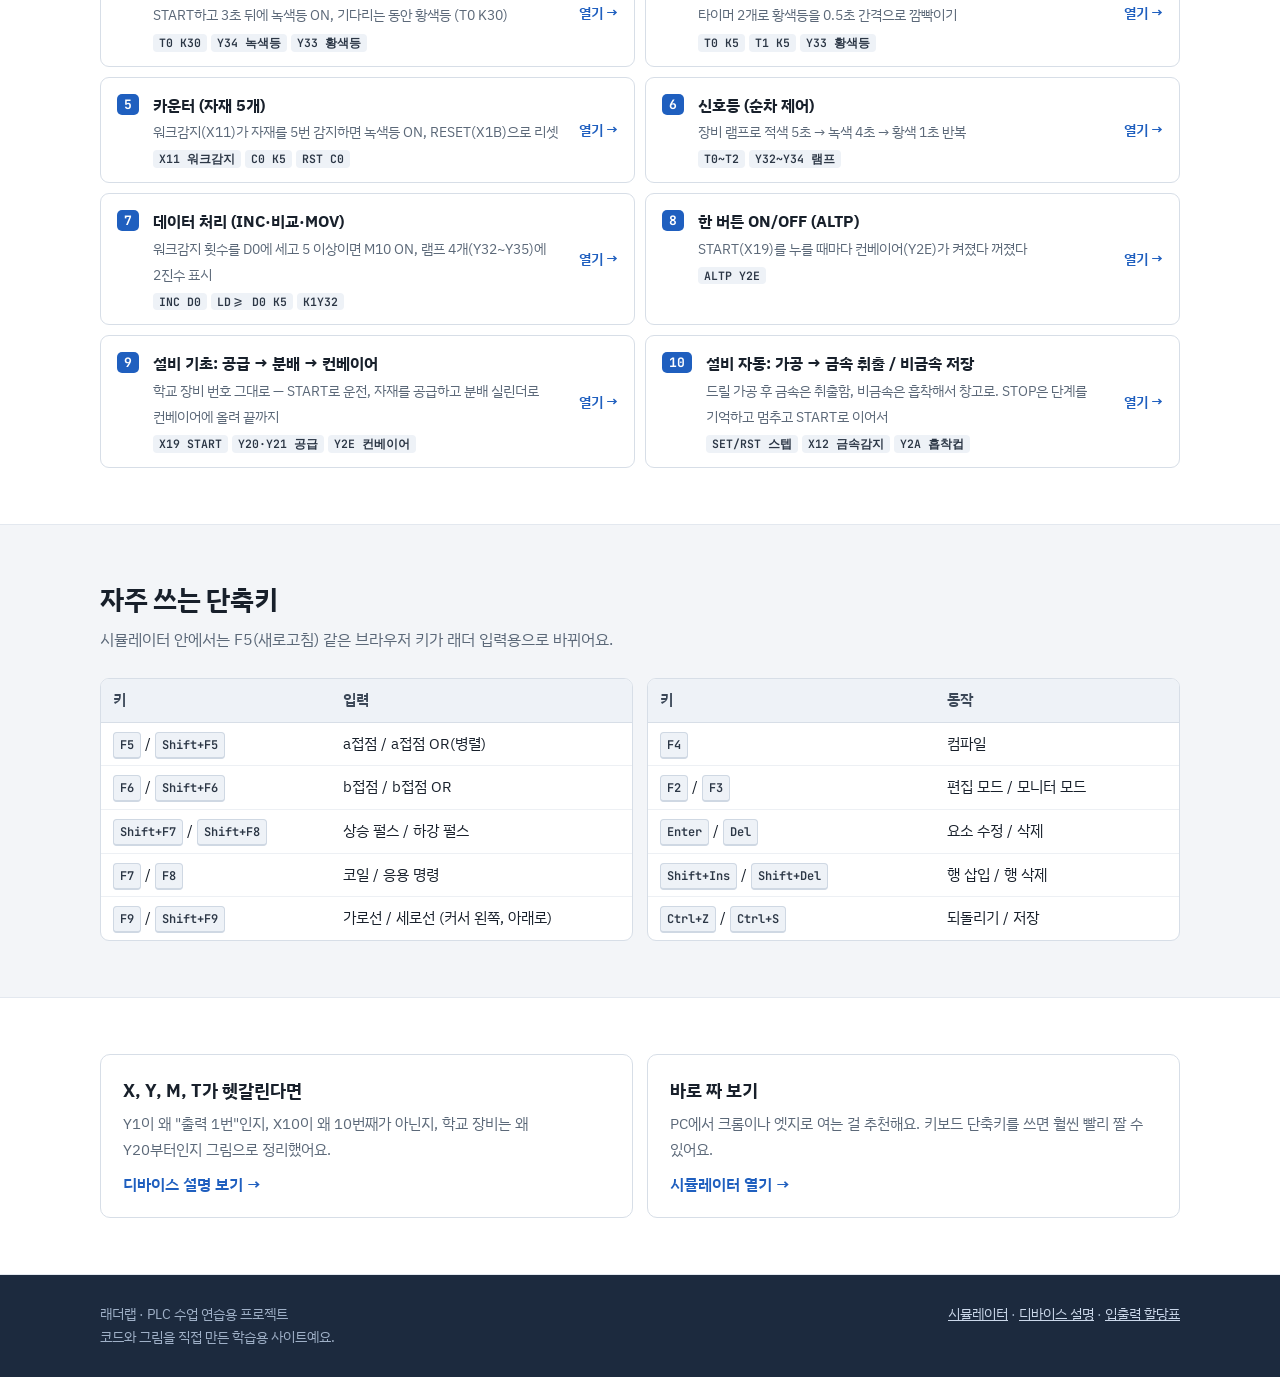
==== commit b058a57c: "가상 설비 순서를 학교 장비대로: 분배 후 가공 - 학교 장비 순서 확인: 공급 → 분배(자재를 드릴 밑으로 밀고 잡음) → 가공 → 분배 후진 → 컨베이어 - 드릴을 분배가 자재" ====
--- a/index.html
+++ b/index.html
@@ -105,7 +105,7 @@
 <section id="plant">
   <div class="wrap">
     <h2>가상 설비: 학교 검정 장비가 래더대로 움직여요</h2>
-    <p class="lead">생산자동화 실습 장치(CT-4200M)처럼 매거진 → 공급 → 드릴 가공 → 분배 → 컨베이어 → 금속 취출 / 스토퍼 → 흡착 → 저장 창고 순서로 되어 있어요. 입출력 번호도 검정 장비 할당표(X00~X1F, Y20~Y3F) 그대로라서 수업에서 짠 래더를 그대로 넣어 볼 수 있어요. 설비는 <b>3D 입체</b>로 앞·뒤·옆·대각선 어디서든 돌려 볼 수 있어요.</p>
+    <p class="lead">생산자동화 실습 장치(CT-4200M)처럼 매거진 → 공급 → 분배(드릴 밑으로) → 드릴 가공 → 분배 후진 → 컨베이어 → 금속 취출 / 스토퍼 → 흡착 → 저장 창고 순서로 되어 있어요. 입출력 번호도 검정 장비 할당표(X00~X1F, Y20~Y3F) 그대로라서 수업에서 짠 래더를 그대로 넣어 볼 수 있어요. 설비는 <b>3D 입체</b>로 앞·뒤·옆·대각선 어디서든 돌려 볼 수 있어요.</p>
     <div class="grid3">
       <div class="card"><h3>출력 Y → 설비가 움직임</h3><p><code>Y20</code>·<code>Y21</code> 공급 전진·후진, <code>Y24</code> 드릴 하강, <code>Y27</code> 스토퍼 하강, <code>Y2A</code> 흡착컵, <code>Y2E</code> 컨베이어, <code>Y32~Y35</code> 램프. 전진·후진 Sol은 실제처럼 밸브가 방향을 기억해요.</p></div>
       <div class="card"><h3>센서 → 입력 X로 들어옴</h3><p>실린더마다 전진·후진 센서, 광화이버(<code>X0F</code> 공급 · <code>X10</code> 분배 · <code>X13</code> 스토퍼), 용량형 <code>X11</code>·유도형 <code>X12</code>, 스위치 <code>X19</code> START ~ <code>X1C</code> 비상. 번호는 <a href="io.html">입출력 할당표</a>에서 찾아보세요.</p></div>
@@ -122,7 +122,7 @@
       <a class="card" href="simulator.html#ex-1" style="text-decoration:none;color:inherit"><h3>미션 1 · 자기유지 회로</h3><p>START(X19)·STOP(X1A)으로 컨베이어(Y2E)를 켜고 끄면서, Y2E 병렬 접점을 지우면 어떻게 될지 예상하고, 직접 지워서 확인한 뒤 다시 고쳐요.</p></a>
       <a class="card" href="simulator.html#ex-3" style="text-decoration:none;color:inherit"><h3>미션 2 · ON 딜레이 타이머</h3><p>K30을 K50으로 바꾸면 몇 초일지, 중간에 멈추면 현재값이 어떻게 되는지 확인해요.</p></a>
       <a class="card" href="simulator.html#ex-5" style="text-decoration:none;color:inherit"><h3>미션 3 · 카운터</h3><p>워크감지(X11)가 계속 켜져 있으면(자재가 센서 앞에 멈추면) 몇 개로 셀지 예상하고, 설정값을 바꿔 봐요.</p></a>
-      <a class="card" href="simulator.html#ex-10" style="text-decoration:none;color:inherit"><h3>미션 4 · 설비 자동 운전</h3><p>학교 장비 모양 가상 설비로 공급 → 가공 → 분배 → 분류 단계(스텝 제어)를 따라가고, 정지 후 이어서 움직이는 걸 확인해요.</p></a>
+      <a class="card" href="simulator.html#ex-10" style="text-decoration:none;color:inherit"><h3>미션 4 · 설비 자동 운전</h3><p>학교 장비 모양 가상 설비로 공급 → 분배 → 가공 → 분류 단계(스텝 제어)를 따라가고, 정지 후 이어서 움직이는 걸 확인해요.</p></a>
     </div>
     <div class="grid3" style="margin-top:14px">
       <div class="card"><h3>"왜?" 원인 설명</h3><p>모니터 중 커서를 둔 줄의 출력이 왜 켜졌는지, 어느 접점 때문에 꺼졌는지 문장으로 알려줘요.</p></div>
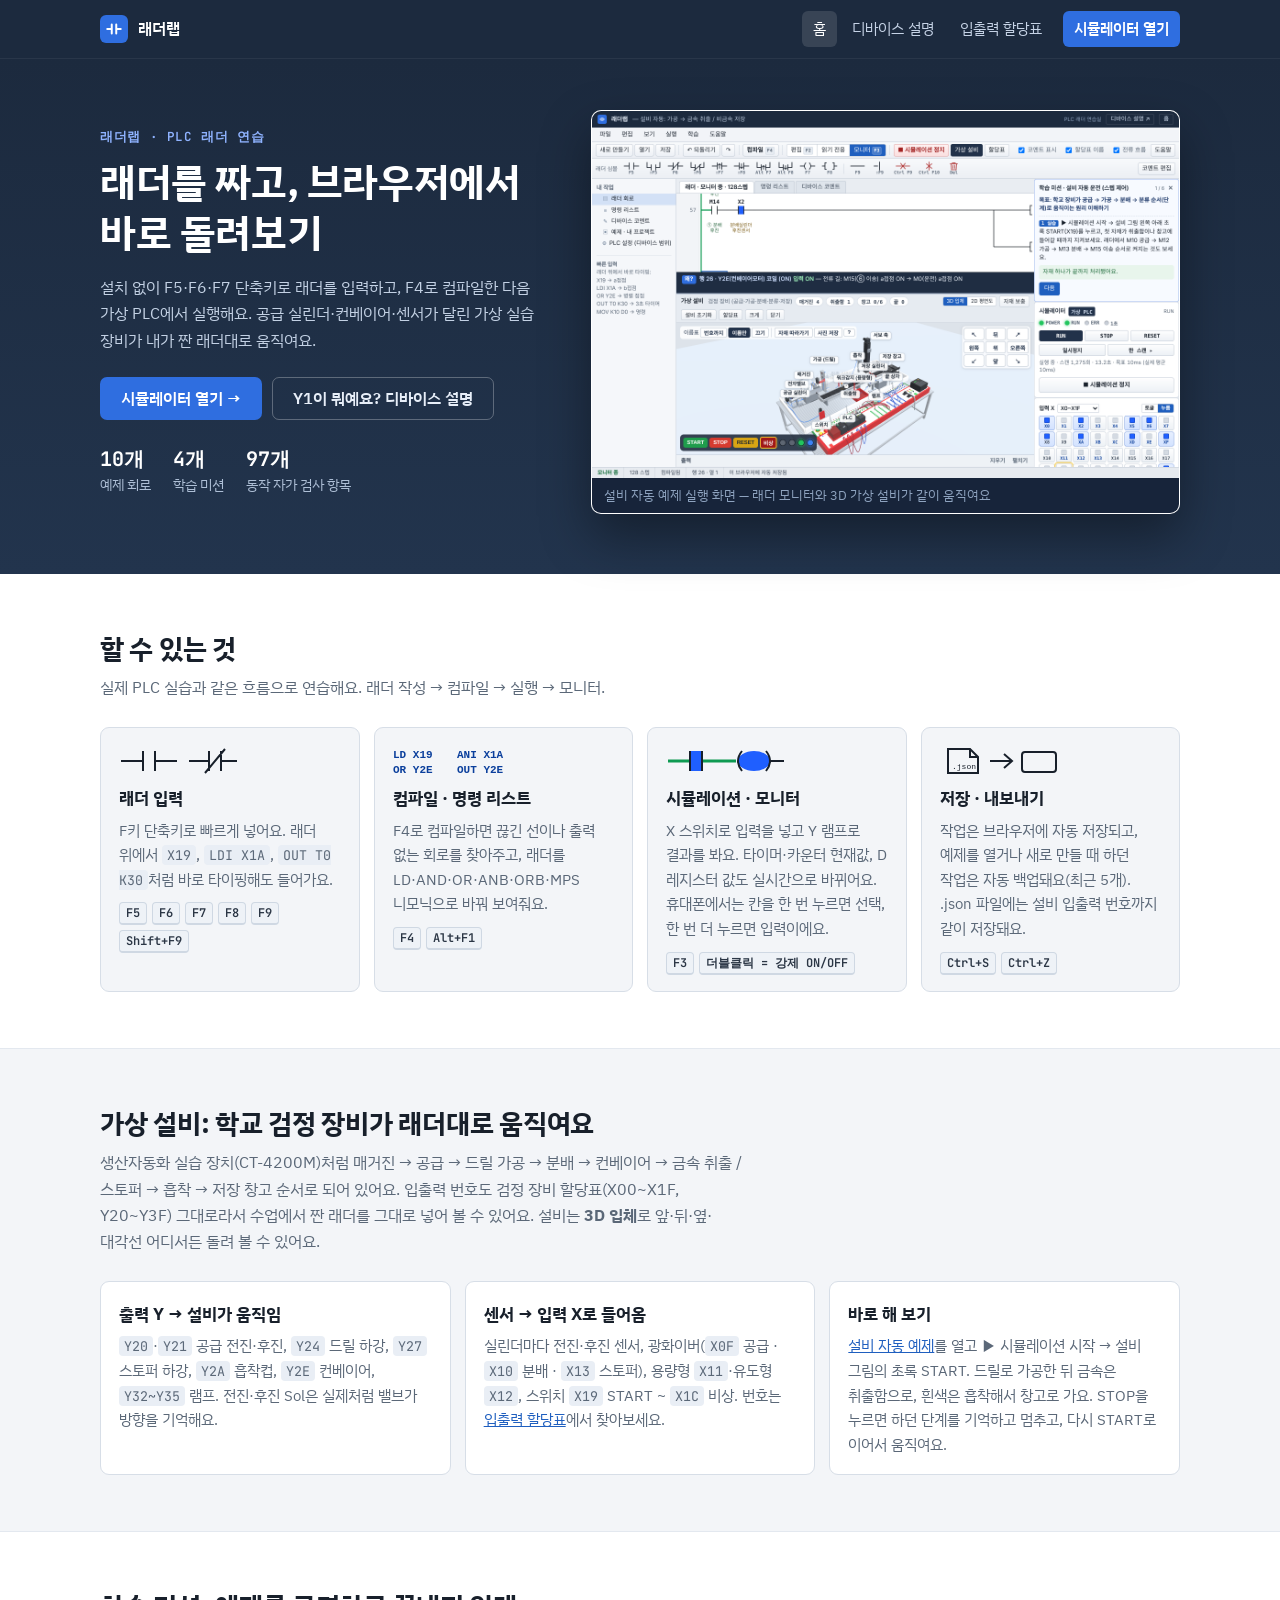
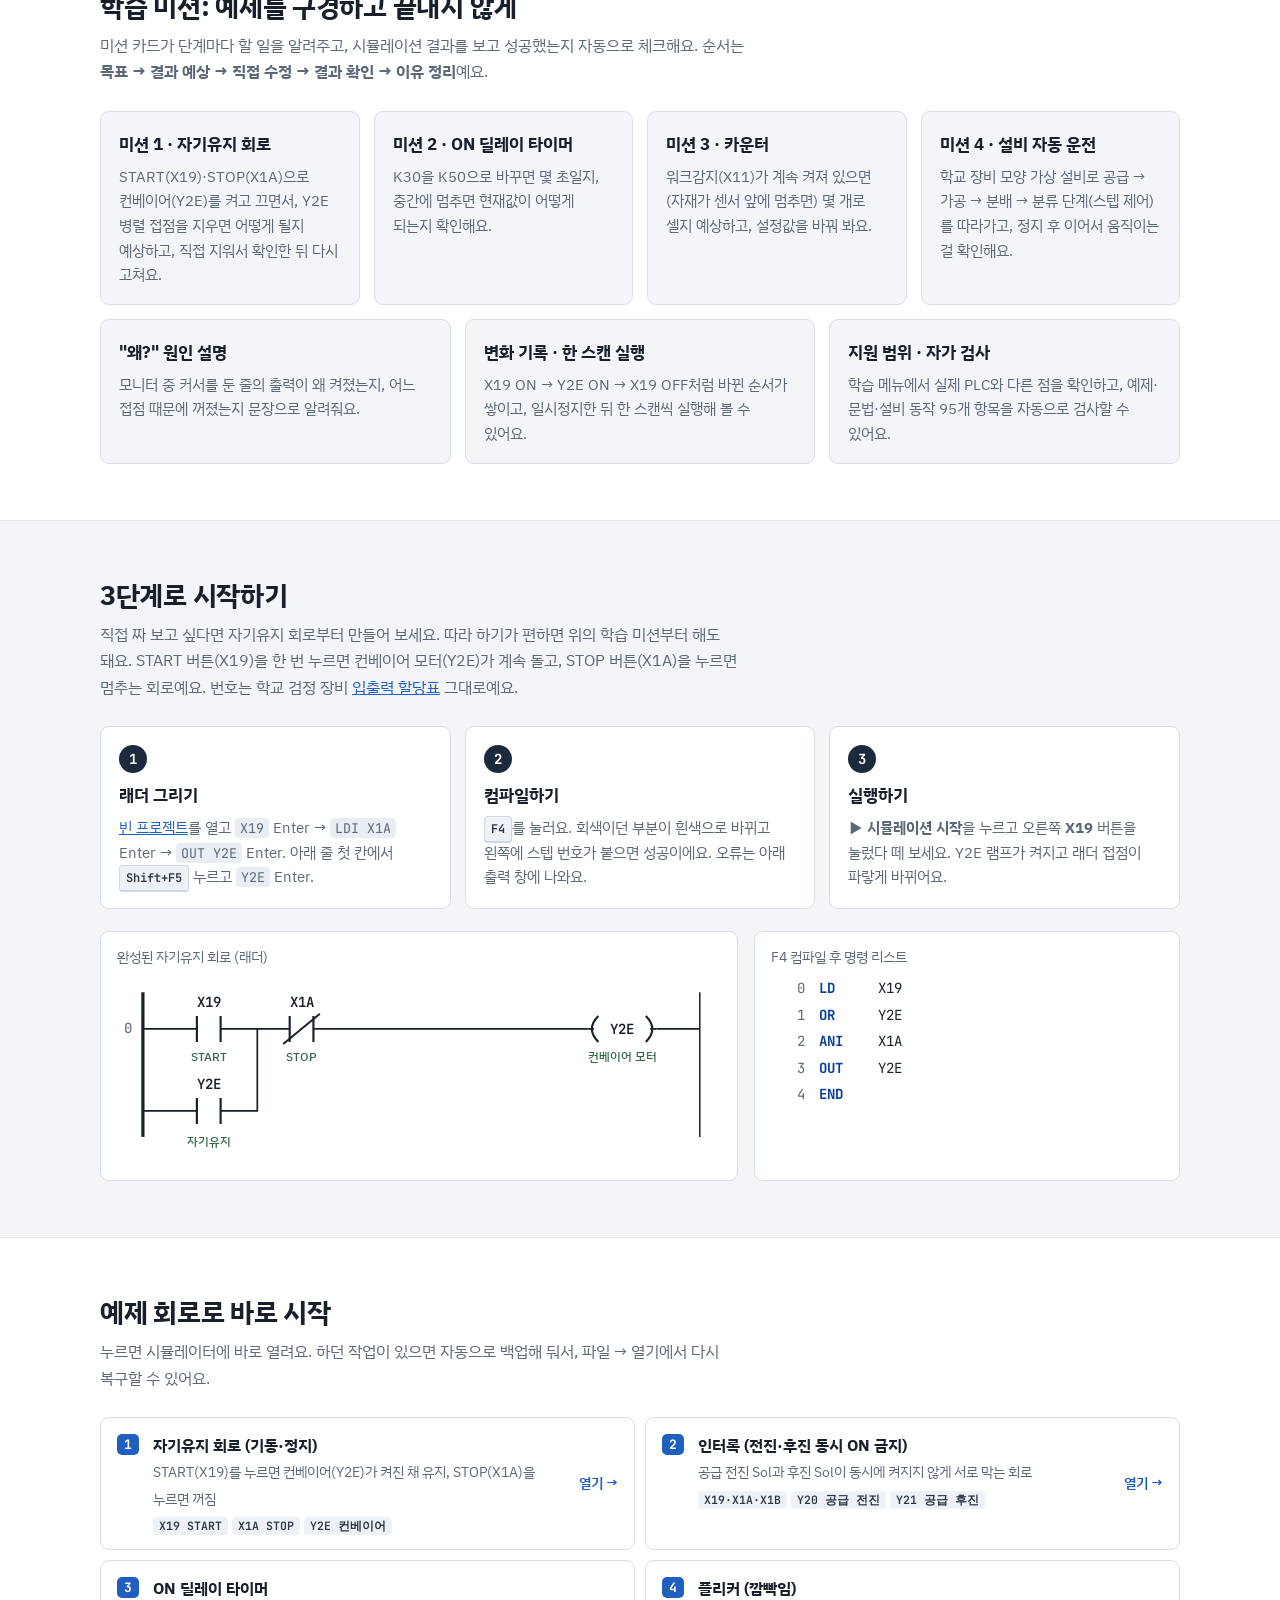
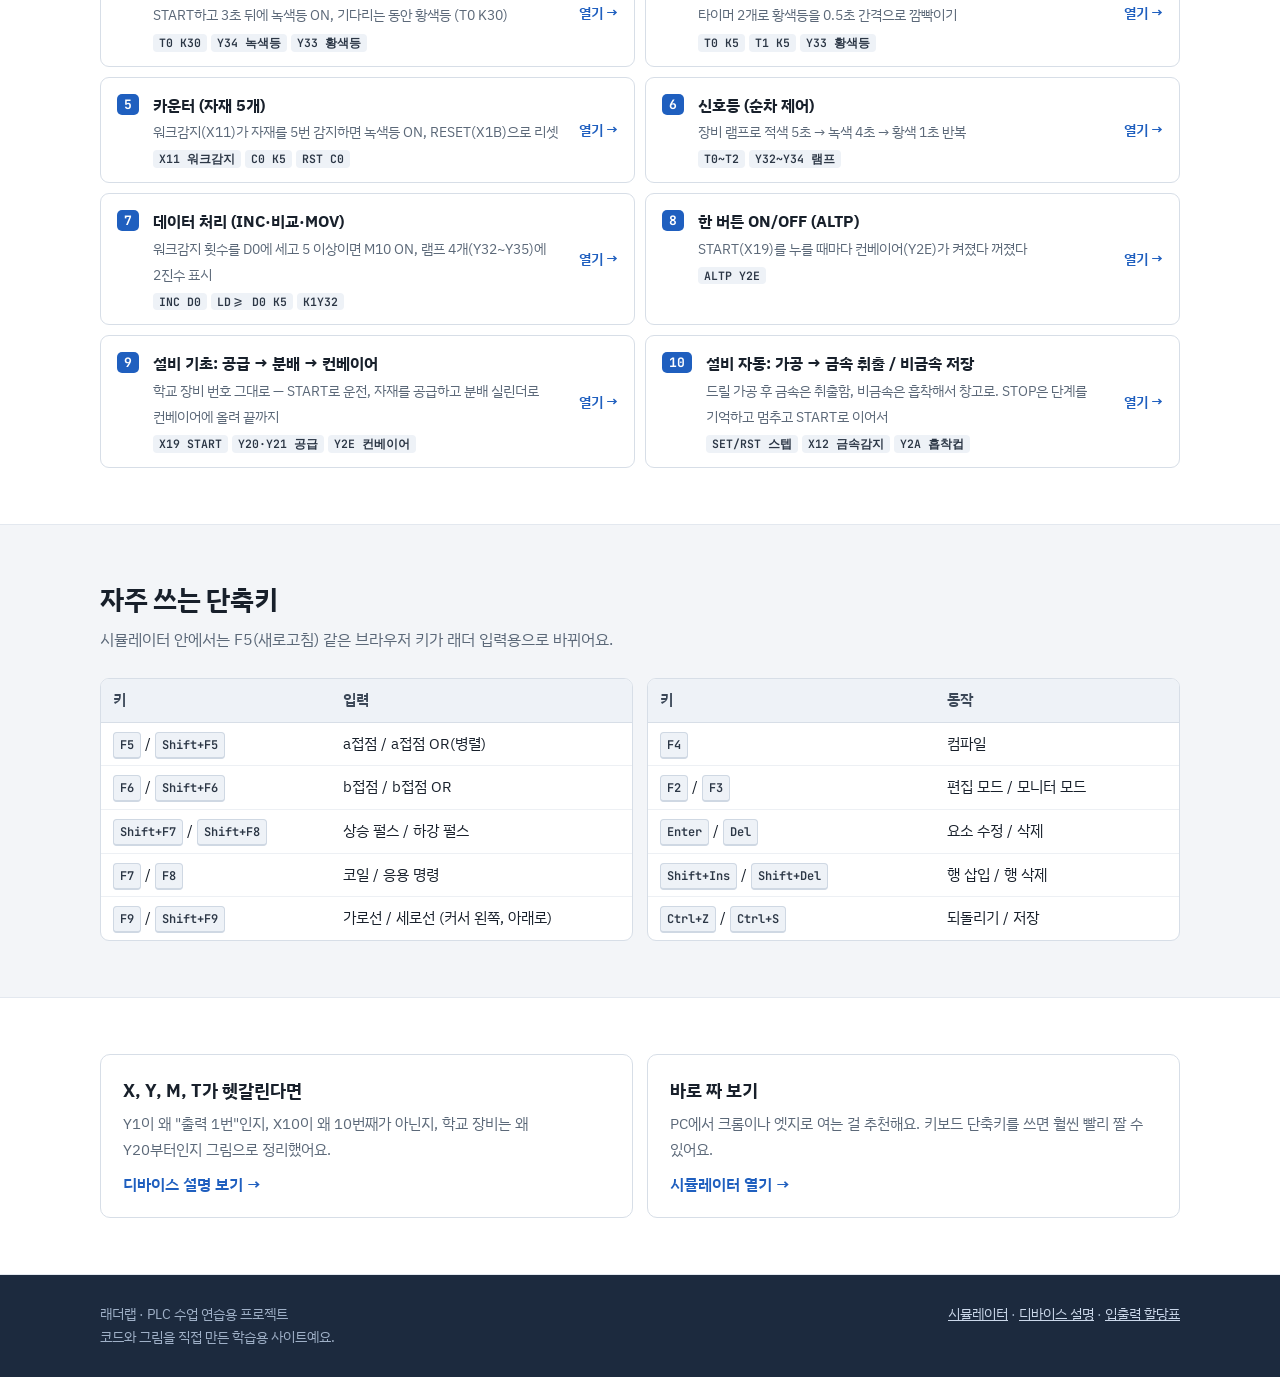
==== commit a29312ce: "'드릴이 걸려 멈추는 버전'(80b071e)으로 되돌림 - 분배가 나와 있으면 드릴이 푸셔 위에서 멈추고, 드릴이 내려와 있으면 분배가 드릴 앞에서 멈춤 - 08ad27c(드릴 옆" ====
--- a/index.html
+++ b/index.html
@@ -105,7 +105,7 @@
 <section id="plant">
   <div class="wrap">
     <h2>가상 설비: 학교 검정 장비가 래더대로 움직여요</h2>
-    <p class="lead">생산자동화 실습 장치(CT-4200M)처럼 매거진 → 공급 → 분배(드릴 밑으로) → 드릴 가공 → 분배 후진 → 컨베이어 → 금속 취출 / 스토퍼 → 흡착 → 저장 창고 순서로 되어 있어요. 입출력 번호도 검정 장비 할당표(X00~X1F, Y20~Y3F) 그대로라서 수업에서 짠 래더를 그대로 넣어 볼 수 있어요. 설비는 <b>3D 입체</b>로 앞·뒤·옆·대각선 어디서든 돌려 볼 수 있어요.</p>
+    <p class="lead">생산자동화 실습 장치(CT-4200M)처럼 매거진 → 공급 → 드릴 가공 → 분배 → 컨베이어 → 금속 취출 / 스토퍼 → 흡착 → 저장 창고 순서로 되어 있어요. 입출력 번호도 검정 장비 할당표(X00~X1F, Y20~Y3F) 그대로라서 수업에서 짠 래더를 그대로 넣어 볼 수 있어요. 설비는 <b>3D 입체</b>로 앞·뒤·옆·대각선 어디서든 돌려 볼 수 있어요.</p>
     <div class="grid3">
       <div class="card"><h3>출력 Y → 설비가 움직임</h3><p><code>Y20</code>·<code>Y21</code> 공급 전진·후진, <code>Y24</code> 드릴 하강, <code>Y27</code> 스토퍼 하강, <code>Y2A</code> 흡착컵, <code>Y2E</code> 컨베이어, <code>Y32~Y35</code> 램프. 전진·후진 Sol은 실제처럼 밸브가 방향을 기억해요.</p></div>
       <div class="card"><h3>센서 → 입력 X로 들어옴</h3><p>실린더마다 전진·후진 센서, 광화이버(<code>X0F</code> 공급 · <code>X10</code> 분배 · <code>X13</code> 스토퍼), 용량형 <code>X11</code>·유도형 <code>X12</code>, 스위치 <code>X19</code> START ~ <code>X1C</code> 비상. 번호는 <a href="io.html">입출력 할당표</a>에서 찾아보세요.</p></div>
@@ -122,7 +122,7 @@
       <a class="card" href="simulator.html#ex-1" style="text-decoration:none;color:inherit"><h3>미션 1 · 자기유지 회로</h3><p>START(X19)·STOP(X1A)으로 컨베이어(Y2E)를 켜고 끄면서, Y2E 병렬 접점을 지우면 어떻게 될지 예상하고, 직접 지워서 확인한 뒤 다시 고쳐요.</p></a>
       <a class="card" href="simulator.html#ex-3" style="text-decoration:none;color:inherit"><h3>미션 2 · ON 딜레이 타이머</h3><p>K30을 K50으로 바꾸면 몇 초일지, 중간에 멈추면 현재값이 어떻게 되는지 확인해요.</p></a>
       <a class="card" href="simulator.html#ex-5" style="text-decoration:none;color:inherit"><h3>미션 3 · 카운터</h3><p>워크감지(X11)가 계속 켜져 있으면(자재가 센서 앞에 멈추면) 몇 개로 셀지 예상하고, 설정값을 바꿔 봐요.</p></a>
-      <a class="card" href="simulator.html#ex-10" style="text-decoration:none;color:inherit"><h3>미션 4 · 설비 자동 운전</h3><p>학교 장비 모양 가상 설비로 공급 → 분배 → 가공 → 분류 단계(스텝 제어)를 따라가고, 정지 후 이어서 움직이는 걸 확인해요.</p></a>
+      <a class="card" href="simulator.html#ex-10" style="text-decoration:none;color:inherit"><h3>미션 4 · 설비 자동 운전</h3><p>학교 장비 모양 가상 설비로 공급 → 가공 → 분배 → 분류 단계(스텝 제어)를 따라가고, 정지 후 이어서 움직이는 걸 확인해요.</p></a>
     </div>
     <div class="grid3" style="margin-top:14px">
       <div class="card"><h3>"왜?" 원인 설명</h3><p>모니터 중 커서를 둔 줄의 출력이 왜 켜졌는지, 어느 접점 때문에 꺼졌는지 문장으로 알려줘요.</p></div>
